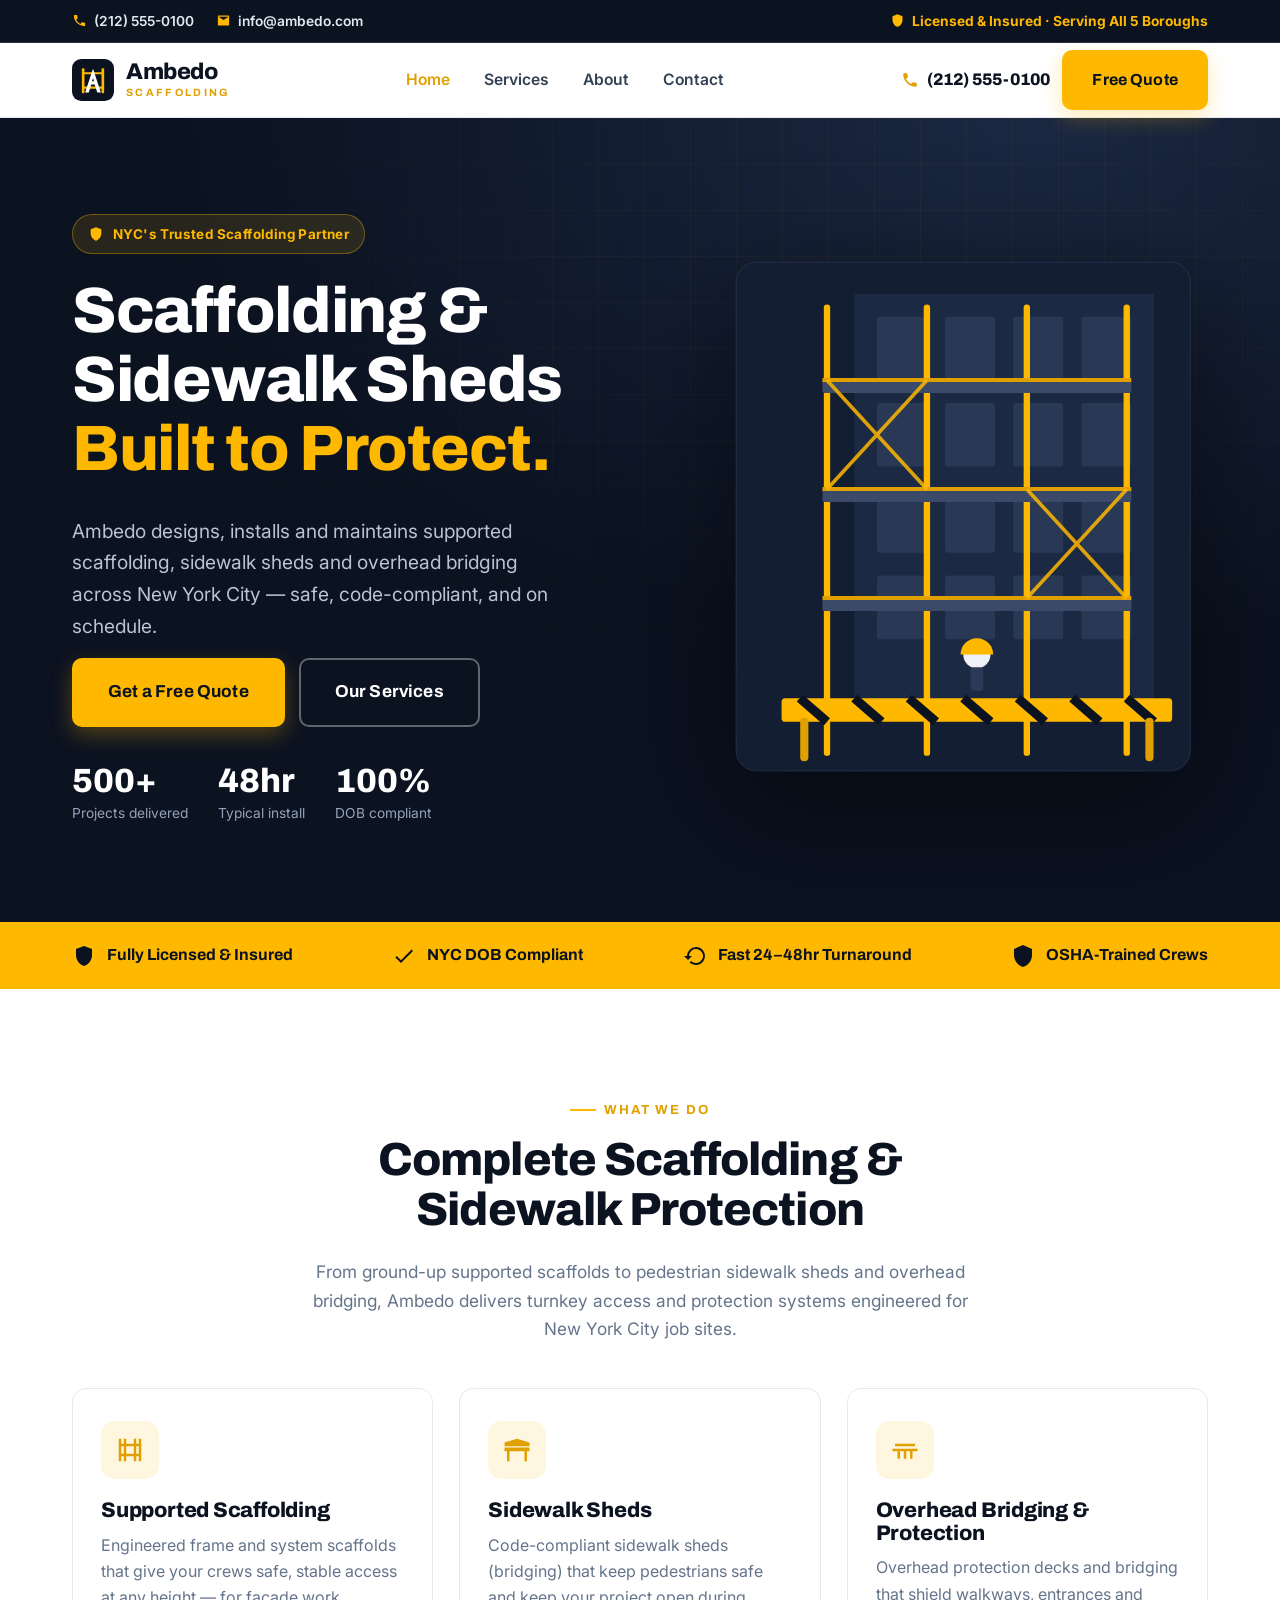
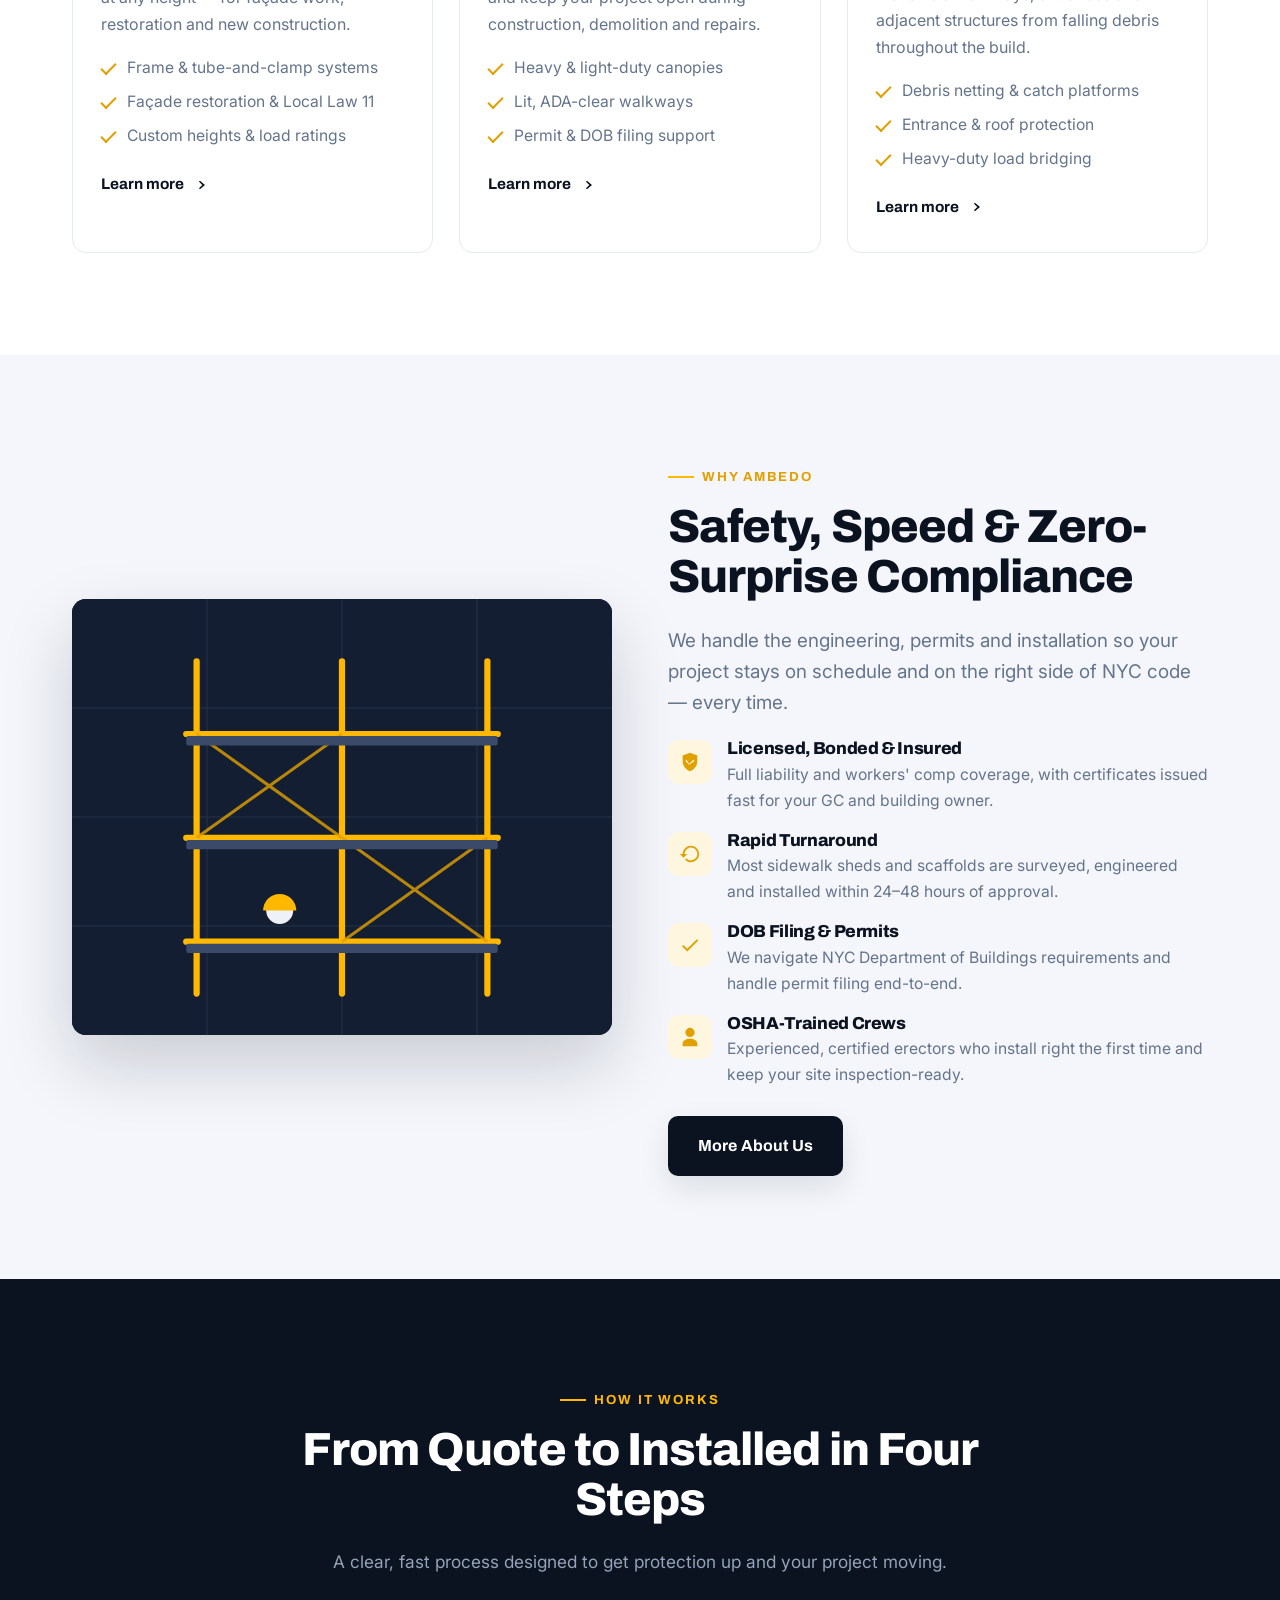
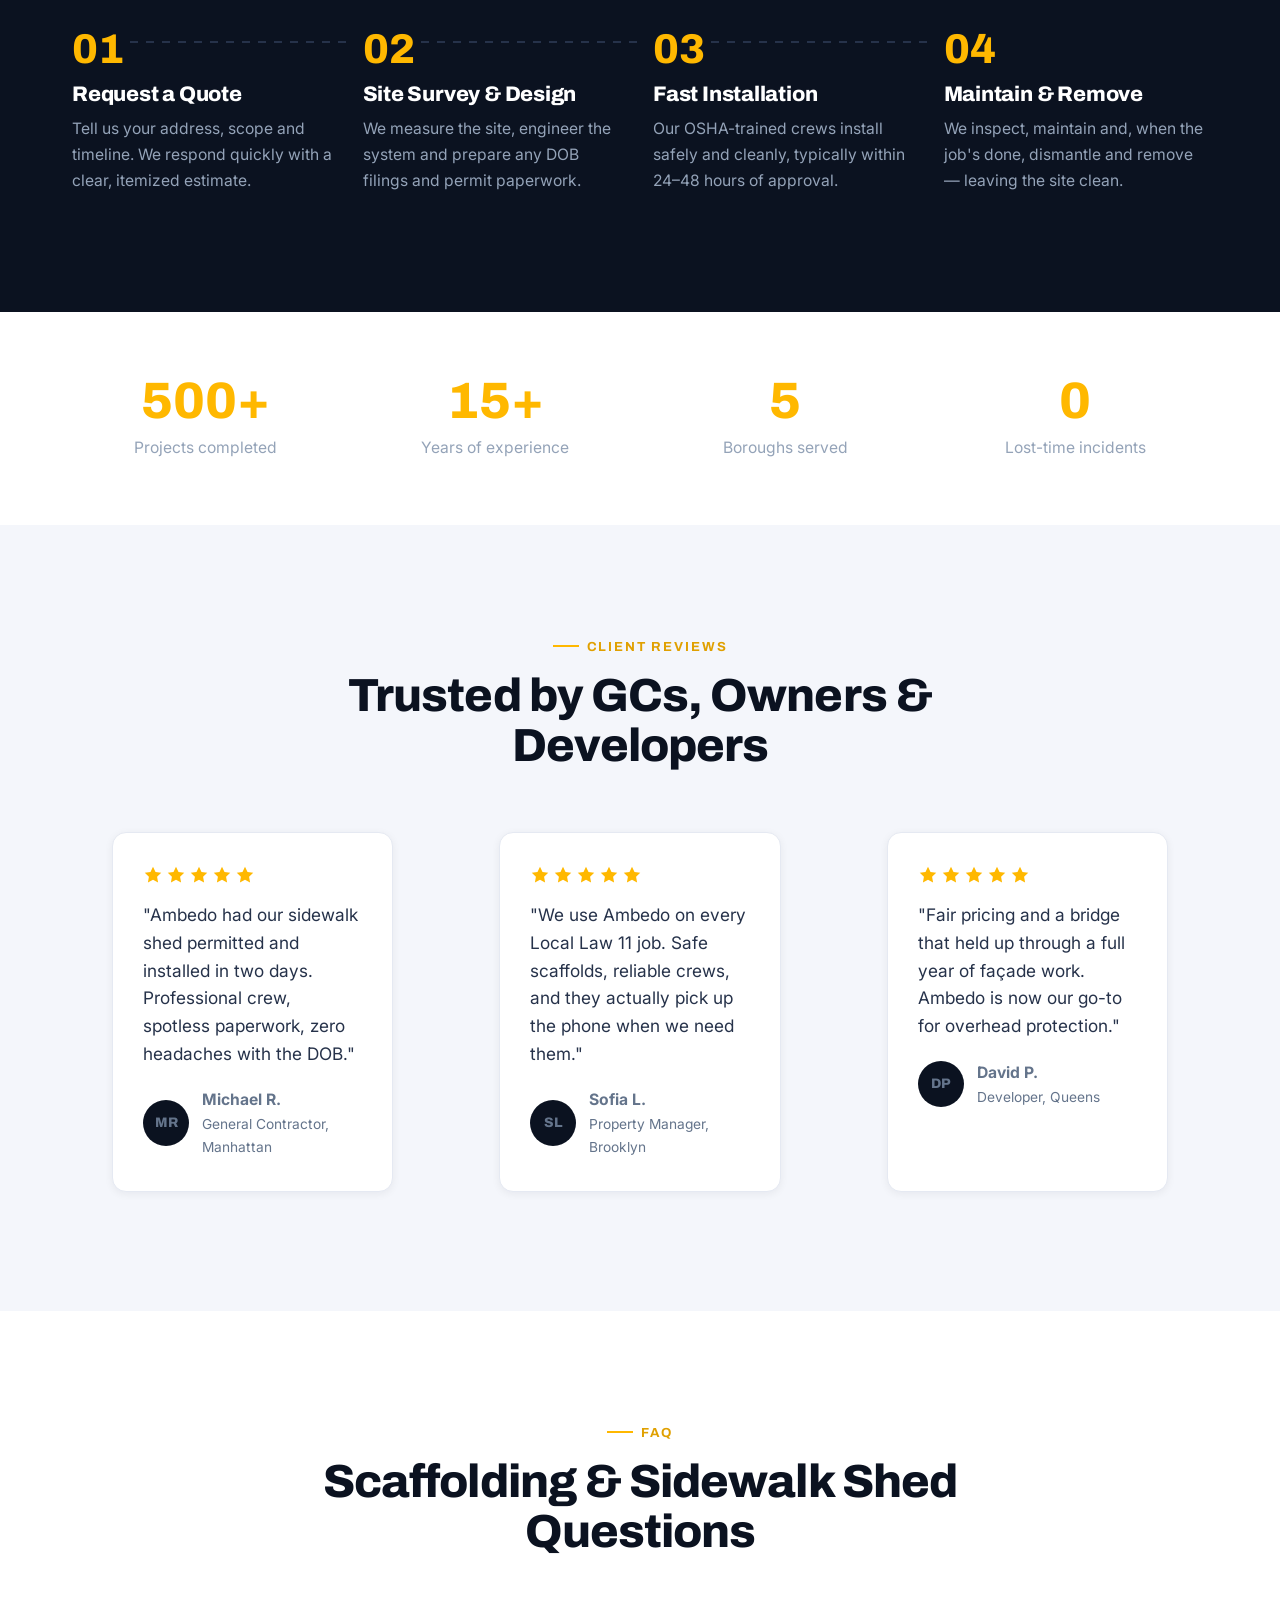
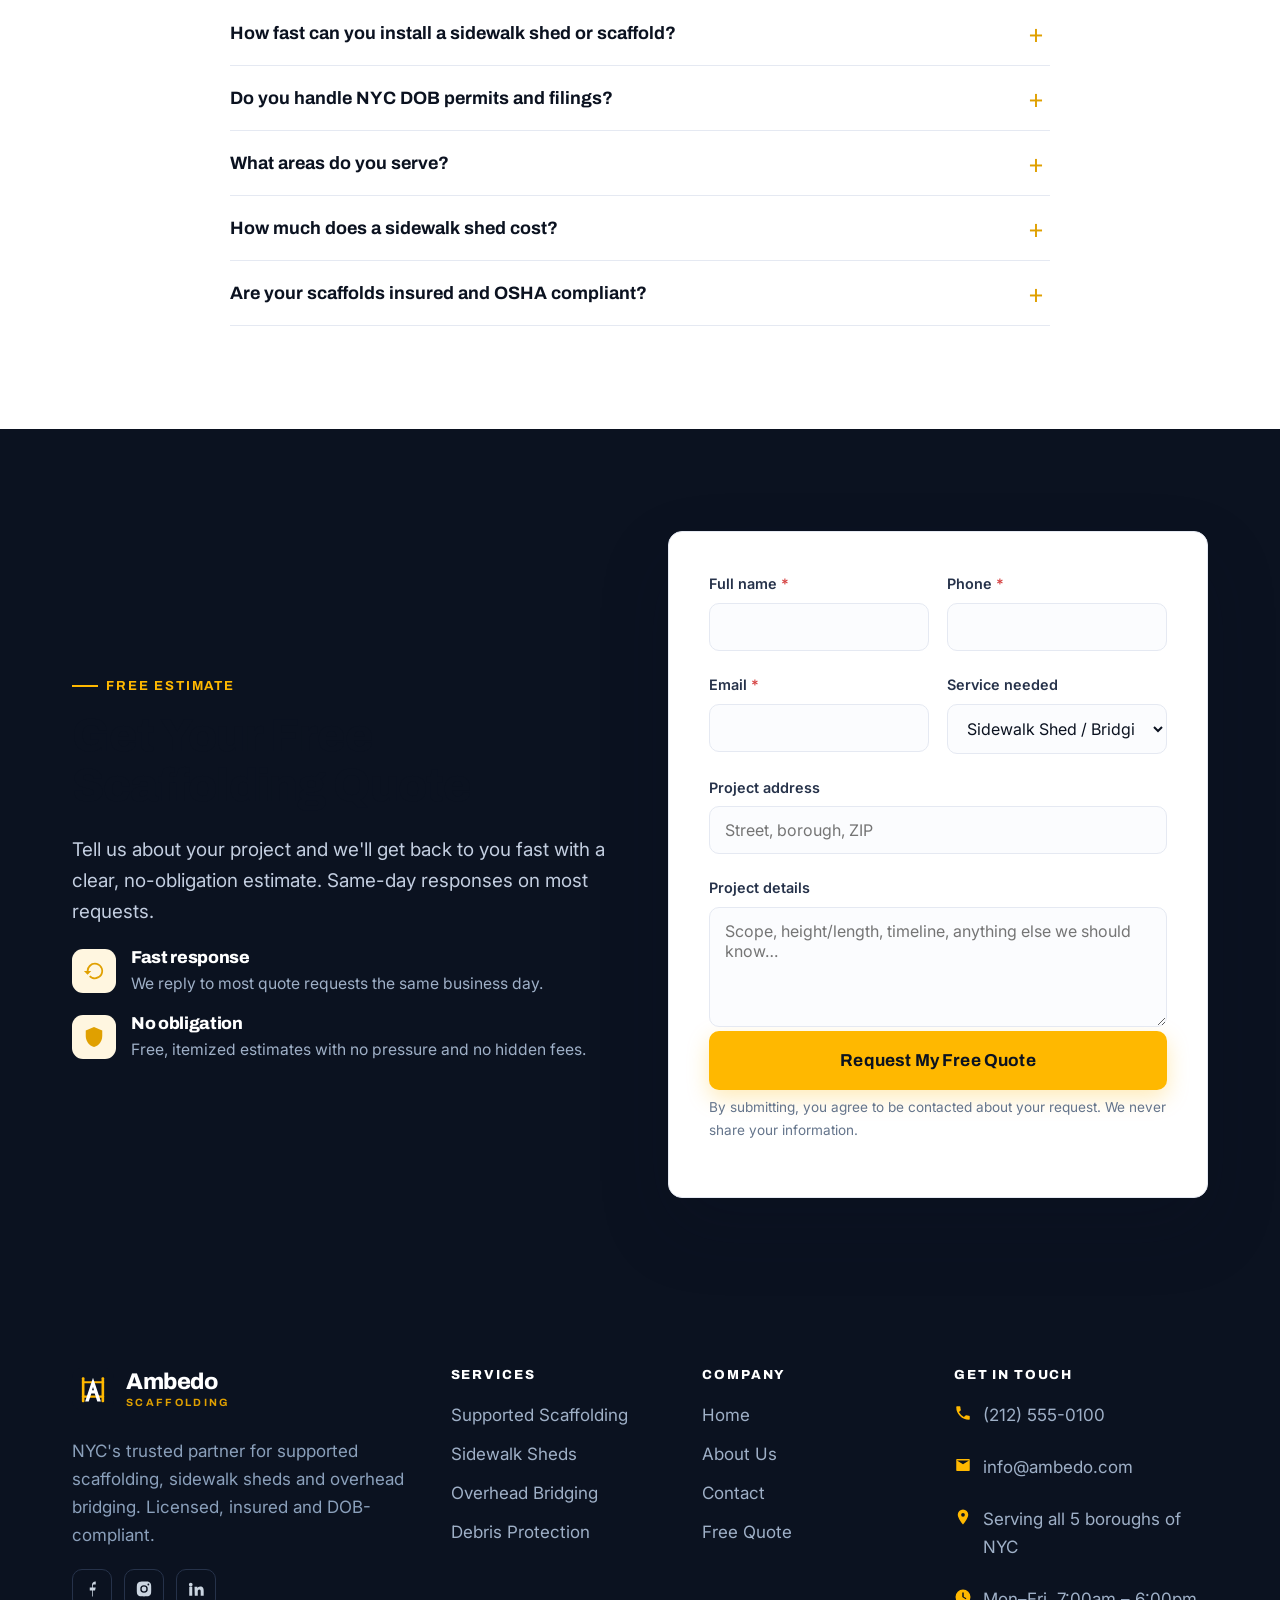
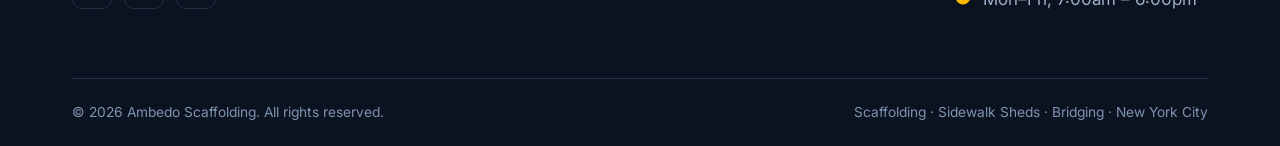
==== index.html @ cbef3834 "Build Ambedo scaffolding marketing website Fast, SEO-optimized static site for a NYC scaffolding com" ====
<!DOCTYPE html>
<html lang="en">
<head>
  <meta charset="utf-8">
  <meta name="viewport" content="width=device-width, initial-scale=1">
  <title>Ambedo Scaffolding NYC | Sidewalk Sheds, Bridging &amp; Scaffolding</title>
  <meta name="description" content="Ambedo is a licensed &amp; insured NYC scaffolding company specializing in supported scaffolding, sidewalk sheds and overhead bridging. Fast installs, DOB-compliant. Get a free quote today.">
  <meta name="keywords" content="scaffolding NYC, sidewalk shed, sidewalk bridging, overhead protection, supported scaffold, construction scaffolding, sidewalk shed rental New York, DOB scaffolding">
  <link rel="canonical" href="https://www.ambedo.com/">
  <meta name="robots" content="index, follow, max-image-preview:large">
  <meta name="theme-color" content="#0b1220">
  <meta name="geo.region" content="US-NY">
  <meta name="geo.placename" content="New York City">

  <!-- Open Graph / Twitter -->
  <meta property="og:type" content="website">
  <meta property="og:site_name" content="Ambedo Scaffolding">
  <meta property="og:title" content="Ambedo Scaffolding NYC | Sidewalk Sheds, Bridging &amp; Scaffolding">
  <meta property="og:description" content="Licensed &amp; insured NYC scaffolding, sidewalk sheds and overhead bridging. Fast, DOB-compliant installs. Get a free quote.">
  <meta property="og:url" content="https://www.ambedo.com/">
  <meta property="og:image" content="https://www.ambedo.com/images/og-image.svg">
  <meta name="twitter:card" content="summary_large_image">
  <meta name="twitter:title" content="Ambedo Scaffolding NYC | Sidewalk Sheds &amp; Bridging">
  <meta name="twitter:description" content="Licensed &amp; insured NYC scaffolding, sidewalk sheds and overhead bridging. Fast, DOB-compliant installs.">
  <meta name="twitter:image" content="https://www.ambedo.com/images/og-image.svg">

  <link rel="icon" href="/favicon.svg" type="image/svg+xml">
  <link rel="apple-touch-icon" href="/favicon.svg">
  <link rel="manifest" href="/site.webmanifest">

  <!-- Fonts -->
  <link rel="preconnect" href="https://fonts.googleapis.com">
  <link rel="preconnect" href="https://fonts.gstatic.com" crossorigin>
  <link href="https://fonts.googleapis.com/css2?family=Archivo:wght@600;700;800;900&family=Inter:wght@400;500;600;700&display=swap" rel="stylesheet">
  <link rel="stylesheet" href="/css/styles.css">

  <!-- Structured data: LocalBusiness -->
  <script type="application/ld+json">
  {
    "@context": "https://schema.org",
    "@type": "GeneralContractor",
    "@id": "https://www.ambedo.com/#business",
    "name": "Ambedo Scaffolding",
    "image": "https://www.ambedo.com/images/og-image.svg",
    "url": "https://www.ambedo.com/",
    "telephone": "+1-212-555-0100",
    "email": "info@ambedo.com",
    "priceRange": "$$",
    "description": "Licensed and insured NYC scaffolding contractor specializing in supported scaffolding, sidewalk sheds and overhead bridging.",
    "address": {
      "@type": "PostalAddress",
      "streetAddress": "123 Example Ave",
      "addressLocality": "New York",
      "addressRegion": "NY",
      "postalCode": "10001",
      "addressCountry": "US"
    },
    "areaServed": [
      { "@type": "City", "name": "Manhattan" },
      { "@type": "City", "name": "Brooklyn" },
      { "@type": "City", "name": "Queens" },
      { "@type": "City", "name": "The Bronx" },
      { "@type": "City", "name": "Staten Island" }
    ],
    "openingHoursSpecification": [{
      "@type": "OpeningHoursSpecification",
      "dayOfWeek": ["Monday","Tuesday","Wednesday","Thursday","Friday"],
      "opens": "07:00", "closes": "18:00"
    }],
    "hasOfferCatalog": {
      "@type": "OfferCatalog",
      "name": "Scaffolding Services",
      "itemListElement": [
        { "@type": "Offer", "itemOffered": { "@type": "Service", "name": "Supported Scaffolding" } },
        { "@type": "Offer", "itemOffered": { "@type": "Service", "name": "Sidewalk Sheds" } },
        { "@type": "Offer", "itemOffered": { "@type": "Service", "name": "Overhead Bridging & Protection" } }
      ]
    },
    "sameAs": []
  }
  </script>
  <!-- Structured data: Website -->
  <script type="application/ld+json">
  {
    "@context": "https://schema.org",
    "@type": "WebSite",
    "name": "Ambedo Scaffolding",
    "url": "https://www.ambedo.com/"
  }
  </script>
</head>
<body>
  <a class="skip-link" href="#main">Skip to content</a>

  <!-- ===== Top bar ===== -->
  <div class="topbar">
    <div class="container">
      <div class="topbar-left">
        <span><svg viewBox="0 0 24 24"><path d="M6.6 10.8a15.9 15.9 0 0 0 6.6 6.6l2.2-2.2a1 1 0 0 1 1-.25 11.4 11.4 0 0 0 3.6.58 1 1 0 0 1 1 1V20a1 1 0 0 1-1 1A17 17 0 0 1 3 4a1 1 0 0 1 1-1h3.5a1 1 0 0 1 1 1 11.4 11.4 0 0 0 .58 3.6 1 1 0 0 1-.25 1z"/></svg><a href="tel:+12125550100">(212) 555-0100</a></span>
        <span><svg viewBox="0 0 24 24"><path d="M4 4h16a1 1 0 0 1 1 1v14a1 1 0 0 1-1 1H4a1 1 0 0 1-1-1V5a1 1 0 0 1 1-1zm8 7 8-5H4z"/></svg><a href="mailto:info@ambedo.com">info@ambedo.com</a></span>
      </div>
      <span class="topbar-badge"><svg viewBox="0 0 24 24"><path d="M12 2 4 5v6c0 5 3.4 9.7 8 11 4.6-1.3 8-6 8-11V5z"/></svg>Licensed &amp; Insured · Serving All 5 Boroughs</span>
    </div>
  </div>

  <!-- ===== Header ===== -->
  <header class="site-header">
    <div class="container nav">
      <a class="brand" href="/" aria-label="Ambedo Scaffolding home">
        <img class="brand-mark" src="/favicon.svg" alt="" width="42" height="42">
        <span class="brand-text">
          <span class="brand-name">Ambedo</span>
          <span class="brand-sub">Scaffolding</span>
        </span>
      </a>
      <nav aria-label="Primary">
        <ul class="nav-links">
          <li><a href="/" class="active">Home</a></li>
          <li><a href="/services.html">Services</a></li>
          <li><a href="/about.html">About</a></li>
          <li><a href="/contact.html">Contact</a></li>
        </ul>
      </nav>
      <div class="nav-cta">
        <a class="nav-phone" href="tel:+12125550100"><svg viewBox="0 0 24 24"><path d="M6.6 10.8a15.9 15.9 0 0 0 6.6 6.6l2.2-2.2a1 1 0 0 1 1-.25 11.4 11.4 0 0 0 3.6.58 1 1 0 0 1 1 1V20a1 1 0 0 1-1 1A17 17 0 0 1 3 4a1 1 0 0 1 1-1h3.5a1 1 0 0 1 1 1 11.4 11.4 0 0 0 .58 3.6 1 1 0 0 1-.25 1z"/></svg>(212) 555-0100</a>
        <a class="btn" href="/contact.html">Free Quote</a>
      </div>
      <button class="nav-toggle" aria-label="Toggle menu" aria-expanded="false" aria-controls="primary-nav"><span></span></button>
    </div>
  </header>

  <main id="main">
    <!-- ===== Hero ===== -->
    <section class="hero">
      <div class="container">
        <div class="hero-copy">
          <span class="hero-badge"><svg viewBox="0 0 24 24"><path d="M12 2 4 5v6c0 5 3.4 9.7 8 11 4.6-1.3 8-6 8-11V5z"/></svg>NYC's Trusted Scaffolding Partner</span>
          <h1>Scaffolding &amp; Sidewalk Sheds <span class="hl">Built to Protect.</span></h1>
          <p>Ambedo designs, installs and maintains supported scaffolding, sidewalk sheds and overhead bridging across New York City — safe, code-compliant, and on schedule.</p>
          <div class="btn-row">
            <a class="btn btn--lg" href="/contact.html">Get a Free Quote</a>
            <a class="btn btn--ghost btn--lg" href="/services.html">Our Services</a>
          </div>
          <div class="hero-stats">
            <div class="hero-stat"><strong>500+</strong><span>Projects delivered</span></div>
            <div class="hero-stat"><strong>48hr</strong><span>Typical install</span></div>
            <div class="hero-stat"><strong>100%</strong><span>DOB compliant</span></div>
          </div>
        </div>
        <div class="hero-visual" aria-hidden="true">
          <svg viewBox="0 0 540 600" xmlns="http://www.w3.org/2000/svg">
            <rect x="20" y="20" width="500" height="560" rx="22" fill="#131e33" stroke="#26324a"/>
            <!-- building facade -->
            <rect x="150" y="55" width="330" height="470" fill="#1c2942"/>
            <g opacity="0.9">
              <g fill="#2b3a58">
                <rect x="175" y="80" width="55" height="70" rx="3"/>
                <rect x="250" y="80" width="55" height="70" rx="3"/>
                <rect x="325" y="80" width="55" height="70" rx="3"/>
                <rect x="400" y="80" width="55" height="70" rx="3"/>
                <rect x="175" y="175" width="55" height="70" rx="3"/>
                <rect x="250" y="175" width="55" height="70" rx="3"/>
                <rect x="325" y="175" width="55" height="70" rx="3"/>
                <rect x="400" y="175" width="55" height="70" rx="3"/>
                <rect x="175" y="270" width="55" height="70" rx="3"/>
                <rect x="250" y="270" width="55" height="70" rx="3"/>
                <rect x="325" y="270" width="55" height="70" rx="3"/>
                <rect x="400" y="270" width="55" height="70" rx="3"/>
                <rect x="175" y="365" width="55" height="70" rx="3"/>
                <rect x="250" y="365" width="55" height="70" rx="3"/>
                <rect x="325" y="365" width="55" height="70" rx="3"/>
                <rect x="400" y="365" width="55" height="70" rx="3"/>
              </g>
            </g>
            <!-- scaffold structure -->
            <g stroke="#ffb800" stroke-width="7" stroke-linecap="round">
              <!-- uprights -->
              <line x1="120" y1="70" x2="120" y2="560"/>
              <line x1="230" y1="70" x2="230" y2="560"/>
              <line x1="340" y1="70" x2="340" y2="560"/>
              <line x1="450" y1="70" x2="450" y2="560"/>
            </g>
            <g stroke="#e0a000" stroke-width="5">
              <!-- ledgers / platforms -->
              <line x1="115" y1="150" x2="455" y2="150"/>
              <line x1="115" y1="270" x2="455" y2="270"/>
              <line x1="115" y1="390" x2="455" y2="390"/>
            </g>
            <!-- planks -->
            <g fill="#3a4a68">
              <rect x="115" y="152" width="340" height="12" rx="2"/>
              <rect x="115" y="272" width="340" height="12" rx="2"/>
              <rect x="115" y="392" width="340" height="12" rx="2"/>
            </g>
            <!-- diagonal braces -->
            <g stroke="#ffb800" stroke-width="4" opacity="0.85">
              <line x1="120" y1="150" x2="230" y2="270"/>
              <line x1="230" y1="150" x2="120" y2="270"/>
              <line x1="340" y1="270" x2="450" y2="390"/>
              <line x1="450" y1="270" x2="340" y2="390"/>
            </g>
            <!-- sidewalk shed deck -->
            <rect x="70" y="500" width="430" height="26" rx="4" fill="#ffb800"/>
            <g stroke="#0b1220" stroke-width="10">
              <line x1="90" y1="500" x2="120" y2="526"/>
              <line x1="150" y1="500" x2="180" y2="526"/>
              <line x1="210" y1="500" x2="240" y2="526"/>
              <line x1="270" y1="500" x2="300" y2="526"/>
              <line x1="330" y1="500" x2="360" y2="526"/>
              <line x1="390" y1="500" x2="420" y2="526"/>
              <line x1="450" y1="500" x2="480" y2="526"/>
            </g>
            <!-- shed posts -->
            <g stroke="#e0a000" stroke-width="9" stroke-linecap="round">
              <line x1="95" y1="526" x2="95" y2="565"/>
              <line x1="475" y1="526" x2="475" y2="565"/>
            </g>
            <!-- hard hat worker -->
            <circle cx="285" cy="452" r="15" fill="#eef2f8"/>
            <path d="M267 452a18 18 0 0 1 36 0z" fill="#ffb800"/>
            <rect x="278" y="466" width="14" height="26" rx="4" fill="#2b3a58"/>
          </svg>
        </div>
      </div>
    </section>

    <!-- ===== Trust bar ===== -->
    <div class="trustbar">
      <div class="container">
        <span class="trust-item"><svg viewBox="0 0 24 24"><path d="M12 2 4 5v6c0 5 3.4 9.7 8 11 4.6-1.3 8-6 8-11V5z"/></svg>Fully Licensed &amp; Insured</span>
        <span class="trust-item"><svg viewBox="0 0 24 24"><path d="M9 16.2 4.8 12l-1.4 1.4L9 19 21 7l-1.4-1.4z"/></svg>NYC DOB Compliant</span>
        <span class="trust-item"><svg viewBox="0 0 24 24"><path d="M13 3a9 9 0 0 0-9 9H1l4 4 4-4H6a7 7 0 1 1 2 4.9l-1.4 1.5A9 9 0 1 0 13 3z"/></svg>Fast 24–48hr Turnaround</span>
        <span class="trust-item"><svg viewBox="0 0 24 24"><path d="M12 1 3 5v6c0 5.6 3.8 10.7 9 12 5.2-1.3 9-6.4 9-12V5z"/></svg>OSHA-Trained Crews</span>
      </div>
    </div>

    <!-- ===== Services ===== -->
    <section class="section" id="services">
      <div class="container">
        <div class="section-head center reveal">
          <span class="eyebrow">What We Do</span>
          <h2>Complete Scaffolding &amp; Sidewalk Protection</h2>
          <p>From ground-up supported scaffolds to pedestrian sidewalk sheds and overhead bridging, Ambedo delivers turnkey access and protection systems engineered for New York City job sites.</p>
        </div>
        <div class="grid grid-3">
          <article class="card reveal">
            <div class="card-icon"><svg viewBox="0 0 24 24"><path d="M3 3h2v18H3zM19 3h2v18h-2zM7 3h2v18H7zM15 3h2v18h-2zM3 7h18v2H3zM3 15h18v2H3z"/></svg></div>
            <h3>Supported Scaffolding</h3>
            <p>Engineered frame and system scaffolds that give your crews safe, stable access at any height — for façade work, restoration and new construction.</p>
            <ul class="card-list">
              <li>Frame &amp; tube-and-clamp systems</li>
              <li>Façade restoration &amp; Local Law 11</li>
              <li>Custom heights &amp; load ratings</li>
            </ul>
            <a class="card-link" href="/services.html#supported-scaffolding">Learn more <svg viewBox="0 0 24 24"><path d="M5 12h12l-5-5 1.4-1.4L21 12l-7.6 6.4L12 17l5-5H5z"/></svg></a>
          </article>
          <article class="card reveal">
            <div class="card-icon"><svg viewBox="0 0 24 24"><path d="M2 10h20v3H2zM4 13h2v8H4zM18 13h2v8h-2zM2 6l10-3 10 3v3H2z"/></svg></div>
            <h3>Sidewalk Sheds</h3>
            <p>Code-compliant sidewalk sheds (bridging) that keep pedestrians safe and keep your project open during construction, demolition and repairs.</p>
            <ul class="card-list">
              <li>Heavy &amp; light-duty canopies</li>
              <li>Lit, ADA-clear walkways</li>
              <li>Permit &amp; DOB filing support</li>
            </ul>
            <a class="card-link" href="/services.html#sidewalk-sheds">Learn more <svg viewBox="0 0 24 24"><path d="M5 12h12l-5-5 1.4-1.4L21 12l-7.6 6.4L12 17l5-5H5z"/></svg></a>
          </article>
          <article class="card reveal">
            <div class="card-icon"><svg viewBox="0 0 24 24"><path d="M2 11h20v2H2zM4 7h16v2H4zM6 13h2v6H6zM16 13h2v6h-2zM11 13h2v6h-2z"/></svg></div>
            <h3>Overhead Bridging &amp; Protection</h3>
            <p>Overhead protection decks and bridging that shield walkways, entrances and adjacent structures from falling debris throughout the build.</p>
            <ul class="card-list">
              <li>Debris netting &amp; catch platforms</li>
              <li>Entrance &amp; roof protection</li>
              <li>Heavy-duty load bridging</li>
            </ul>
            <a class="card-link" href="/services.html#bridging">Learn more <svg viewBox="0 0 24 24"><path d="M5 12h12l-5-5 1.4-1.4L21 12l-7.6 6.4L12 17l5-5H5z"/></svg></a>
          </article>
        </div>
      </div>
    </section>

    <!-- ===== Why choose us (split) ===== -->
    <section class="section section--mist">
      <div class="container split">
        <div class="split-media reveal">
          <div class="media-panel">
            <svg viewBox="0 0 520 420" xmlns="http://www.w3.org/2000/svg" aria-hidden="true">
              <rect width="520" height="420" fill="#131e33"/>
              <g stroke="#26324a" stroke-width="1">
                <path d="M0 105 H520 M0 210 H520 M0 315 H520 M130 0 V420 M260 0 V420 M390 0 V420"/>
              </g>
              <g stroke="#ffb800" stroke-width="6" stroke-linecap="round">
                <line x1="120" y1="60" x2="120" y2="380"/>
                <line x1="260" y1="60" x2="260" y2="380"/>
                <line x1="400" y1="60" x2="400" y2="380"/>
                <line x1="110" y1="130" x2="410" y2="130"/>
                <line x1="110" y1="230" x2="410" y2="230"/>
                <line x1="110" y1="330" x2="410" y2="330"/>
              </g>
              <g stroke="#e0a000" stroke-width="3" opacity="0.8">
                <line x1="120" y1="130" x2="260" y2="230"/>
                <line x1="260" y1="130" x2="120" y2="230"/>
                <line x1="260" y1="230" x2="400" y2="330"/>
                <line x1="400" y1="230" x2="260" y2="330"/>
              </g>
              <g fill="#3a4a68">
                <rect x="110" y="132" width="300" height="9" rx="2"/>
                <rect x="110" y="232" width="300" height="9" rx="2"/>
                <rect x="110" y="332" width="300" height="9" rx="2"/>
              </g>
              <circle cx="200" cy="300" r="13" fill="#eef2f8"/>
              <path d="M184 300a16 16 0 0 1 32 0z" fill="#ffb800"/>
            </svg>
          </div>
        </div>
        <div class="split-copy reveal">
          <span class="eyebrow">Why Ambedo</span>
          <h2>Safety, Speed &amp; Zero-Surprise Compliance</h2>
          <p class="lead">We handle the engineering, permits and installation so your project stays on schedule and on the right side of NYC code — every time.</p>
          <ul class="feature-list">
            <li>
              <span class="feature-ic"><svg viewBox="0 0 24 24"><path d="M12 2 4 5v6c0 5 3.4 9.7 8 11 4.6-1.3 8-6 8-11V5zm-1 13-4-4 1.4-1.4L11 14.2l4.6-4.6L17 11z"/></svg></span>
              <div><h4>Licensed, Bonded &amp; Insured</h4><p>Full liability and workers' comp coverage, with certificates issued fast for your GC and building owner.</p></div>
            </li>
            <li>
              <span class="feature-ic"><svg viewBox="0 0 24 24"><path d="M13 3a9 9 0 0 0-9 9H1l4 4 4-4H6a7 7 0 1 1 2 4.9l-1.4 1.5A9 9 0 1 0 13 3z"/></svg></span>
              <div><h4>Rapid Turnaround</h4><p>Most sidewalk sheds and scaffolds are surveyed, engineered and installed within 24–48 hours of approval.</p></div>
            </li>
            <li>
              <span class="feature-ic"><svg viewBox="0 0 24 24"><path d="M9 16.2 4.8 12l-1.4 1.4L9 19 21 7l-1.4-1.4z"/></svg></span>
              <div><h4>DOB Filing &amp; Permits</h4><p>We navigate NYC Department of Buildings requirements and handle permit filing end-to-end.</p></div>
            </li>
            <li>
              <span class="feature-ic"><svg viewBox="0 0 24 24"><path d="M12 12a5 5 0 1 0-5-5 5 5 0 0 0 5 5zm0 2c-4 0-8 2-8 5v3h16v-3c0-3-4-5-8-5z"/></svg></span>
              <div><h4>OSHA-Trained Crews</h4><p>Experienced, certified erectors who install right the first time and keep your site inspection-ready.</p></div>
            </li>
          </ul>
          <div class="btn-row" style="margin-top:28px">
            <a class="btn btn--dark" href="/about.html">More About Us</a>
          </div>
        </div>
      </div>
    </section>

    <!-- ===== Process ===== -->
    <section class="section section--ink">
      <div class="container">
        <div class="section-head center reveal">
          <span class="eyebrow">How It Works</span>
          <h2>From Quote to Installed in Four Steps</h2>
          <p>A clear, fast process designed to get protection up and your project moving.</p>
        </div>
        <div class="steps">
          <div class="step reveal"><div class="step-num">01</div><h3>Request a Quote</h3><p>Tell us your address, scope and timeline. We respond quickly with a clear, itemized estimate.</p></div>
          <div class="step reveal"><div class="step-num">02</div><h3>Site Survey &amp; Design</h3><p>We measure the site, engineer the system and prepare any DOB filings and permit paperwork.</p></div>
          <div class="step reveal"><div class="step-num">03</div><h3>Fast Installation</h3><p>Our OSHA-trained crews install safely and cleanly, typically within 24–48 hours of approval.</p></div>
          <div class="step reveal"><div class="step-num">04</div><h3>Maintain &amp; Remove</h3><p>We inspect, maintain and, when the job's done, dismantle and remove — leaving the site clean.</p></div>
        </div>
      </div>
    </section>

    <!-- ===== Stats ===== -->
    <section class="section section--tight">
      <div class="container">
        <div class="stats-band reveal">
          <div class="stat-big"><strong>500+</strong><span>Projects completed</span></div>
          <div class="stat-big"><strong>15+</strong><span>Years of experience</span></div>
          <div class="stat-big"><strong>5</strong><span>Boroughs served</span></div>
          <div class="stat-big"><strong>0</strong><span>Lost-time incidents</span></div>
        </div>
      </div>
    </section>

    <!-- ===== Testimonials ===== -->
    <section class="section section--mist">
      <div class="container">
        <div class="section-head center reveal">
          <span class="eyebrow">Client Reviews</span>
          <h2>Trusted by GCs, Owners &amp; Developers</h2>
        </div>
        <div class="grid grid-3">
          <figure class="quote-card reveal">
            <div class="stars" aria-label="5 out of 5 stars">
              <svg viewBox="0 0 24 24"><path d="m12 2 3 6.3 6.9 1-5 4.9 1.2 6.8L12 17.8 5.9 21l1.2-6.8-5-4.9 6.9-1z"/></svg><svg viewBox="0 0 24 24"><path d="m12 2 3 6.3 6.9 1-5 4.9 1.2 6.8L12 17.8 5.9 21l1.2-6.8-5-4.9 6.9-1z"/></svg><svg viewBox="0 0 24 24"><path d="m12 2 3 6.3 6.9 1-5 4.9 1.2 6.8L12 17.8 5.9 21l1.2-6.8-5-4.9 6.9-1z"/></svg><svg viewBox="0 0 24 24"><path d="m12 2 3 6.3 6.9 1-5 4.9 1.2 6.8L12 17.8 5.9 21l1.2-6.8-5-4.9 6.9-1z"/></svg><svg viewBox="0 0 24 24"><path d="m12 2 3 6.3 6.9 1-5 4.9 1.2 6.8L12 17.8 5.9 21l1.2-6.8-5-4.9 6.9-1z"/></svg>
            </div>
            <blockquote>"Ambedo had our sidewalk shed permitted and installed in two days. Professional crew, spotless paperwork, zero headaches with the DOB."</blockquote>
            <figcaption class="quote-meta"><span class="quote-avatar">MR</span><span><strong>Michael R.</strong><span>General Contractor, Manhattan</span></span></figcaption>
          </figure>
          <figure class="quote-card reveal">
            <div class="stars" aria-label="5 out of 5 stars">
              <svg viewBox="0 0 24 24"><path d="m12 2 3 6.3 6.9 1-5 4.9 1.2 6.8L12 17.8 5.9 21l1.2-6.8-5-4.9 6.9-1z"/></svg><svg viewBox="0 0 24 24"><path d="m12 2 3 6.3 6.9 1-5 4.9 1.2 6.8L12 17.8 5.9 21l1.2-6.8-5-4.9 6.9-1z"/></svg><svg viewBox="0 0 24 24"><path d="m12 2 3 6.3 6.9 1-5 4.9 1.2 6.8L12 17.8 5.9 21l1.2-6.8-5-4.9 6.9-1z"/></svg><svg viewBox="0 0 24 24"><path d="m12 2 3 6.3 6.9 1-5 4.9 1.2 6.8L12 17.8 5.9 21l1.2-6.8-5-4.9 6.9-1z"/></svg><svg viewBox="0 0 24 24"><path d="m12 2 3 6.3 6.9 1-5 4.9 1.2 6.8L12 17.8 5.9 21l1.2-6.8-5-4.9 6.9-1z"/></svg>
            </div>
            <blockquote>"We use Ambedo on every Local Law 11 job. Safe scaffolds, reliable crews, and they actually pick up the phone when we need them."</blockquote>
            <figcaption class="quote-meta"><span class="quote-avatar">SL</span><span><strong>Sofia L.</strong><span>Property Manager, Brooklyn</span></span></figcaption>
          </figure>
          <figure class="quote-card reveal">
            <div class="stars" aria-label="5 out of 5 stars">
              <svg viewBox="0 0 24 24"><path d="m12 2 3 6.3 6.9 1-5 4.9 1.2 6.8L12 17.8 5.9 21l1.2-6.8-5-4.9 6.9-1z"/></svg><svg viewBox="0 0 24 24"><path d="m12 2 3 6.3 6.9 1-5 4.9 1.2 6.8L12 17.8 5.9 21l1.2-6.8-5-4.9 6.9-1z"/></svg><svg viewBox="0 0 24 24"><path d="m12 2 3 6.3 6.9 1-5 4.9 1.2 6.8L12 17.8 5.9 21l1.2-6.8-5-4.9 6.9-1z"/></svg><svg viewBox="0 0 24 24"><path d="m12 2 3 6.3 6.9 1-5 4.9 1.2 6.8L12 17.8 5.9 21l1.2-6.8-5-4.9 6.9-1z"/></svg><svg viewBox="0 0 24 24"><path d="m12 2 3 6.3 6.9 1-5 4.9 1.2 6.8L12 17.8 5.9 21l1.2-6.8-5-4.9 6.9-1z"/></svg>
            </div>
            <blockquote>"Fair pricing and a bridge that held up through a full year of façade work. Ambedo is now our go-to for overhead protection."</blockquote>
            <figcaption class="quote-meta"><span class="quote-avatar">DP</span><span><strong>David P.</strong><span>Developer, Queens</span></span></figcaption>
          </figure>
        </div>
      </div>
    </section>

    <!-- ===== FAQ ===== -->
    <section class="section" id="faq">
      <div class="container">
        <div class="section-head center reveal">
          <span class="eyebrow">FAQ</span>
          <h2>Scaffolding &amp; Sidewalk Shed Questions</h2>
        </div>
        <div class="faq reveal">
          <div class="faq-item">
            <button class="faq-q" aria-expanded="false">How fast can you install a sidewalk shed or scaffold?</button>
            <div class="faq-a"><div class="faq-a-inner">Most standard sidewalk sheds and supported scaffolds are surveyed, engineered and installed within 24–48 hours of approval. Larger or specialty systems are scheduled around your project timeline.</div></div>
          </div>
          <div class="faq-item">
            <button class="faq-q" aria-expanded="false">Do you handle NYC DOB permits and filings?</button>
            <div class="faq-a"><div class="faq-a-inner">Yes. We prepare the required engineering and file with the NYC Department of Buildings on your behalf, so your sidewalk shed or scaffold is fully permitted and compliant.</div></div>
          </div>
          <div class="faq-item">
            <button class="faq-q" aria-expanded="false">What areas do you serve?</button>
            <div class="faq-a"><div class="faq-a-inner">We serve all five boroughs of New York City — Manhattan, Brooklyn, Queens, The Bronx and Staten Island — plus select surrounding areas. Contact us with your address to confirm.</div></div>
          </div>
          <div class="faq-item">
            <button class="faq-q" aria-expanded="false">How much does a sidewalk shed cost?</button>
            <div class="faq-a"><div class="faq-a-inner">Pricing depends on length, height, duration and site conditions. We provide free, itemized quotes with no hidden fees — request one and we'll respond quickly.</div></div>
          </div>
          <div class="faq-item">
            <button class="faq-q" aria-expanded="false">Are your scaffolds insured and OSHA compliant?</button>
            <div class="faq-a"><div class="faq-a-inner">Absolutely. Ambedo is fully licensed, bonded and insured, and every installation is performed by OSHA-trained crews to keep your site safe and inspection-ready.</div></div>
          </div>
        </div>
      </div>
    </section>

    <!-- ===== Quote CTA + form ===== -->
    <section class="section section--ink" id="quote">
      <div class="container split">
        <div class="split-copy reveal">
          <span class="eyebrow">Free Estimate</span>
          <h2>Get Your Free Scaffolding Quote</h2>
          <p class="lead" style="color:#c3cee0">Tell us about your project and we'll get back to you fast with a clear, no-obligation estimate. Same-day responses on most requests.</p>
          <ul class="feature-list">
            <li><span class="feature-ic"><svg viewBox="0 0 24 24"><path d="M13 3a9 9 0 0 0-9 9H1l4 4 4-4H6a7 7 0 1 1 2 4.9l-1.4 1.5A9 9 0 1 0 13 3z"/></svg></span><div><h4 style="color:#fff">Fast response</h4><p style="color:#9fb0c7">We reply to most quote requests the same business day.</p></div></li>
            <li><span class="feature-ic"><svg viewBox="0 0 24 24"><path d="M12 1 3 5v6c0 5.6 3.8 10.7 9 12 5.2-1.3 9-6.4 9-12V5z"/></svg></span><div><h4 style="color:#fff">No obligation</h4><p style="color:#9fb0c7">Free, itemized estimates with no pressure and no hidden fees.</p></div></li>
          </ul>
        </div>
        <div class="split-media reveal">
          <div class="form-wrap on-dark">
            <!-- Netlify Forms: submissions appear in your Netlify dashboard (Forms tab) -->
            <form name="quote" method="POST" data-netlify="true" netlify-honeypot="bot-field" action="/thank-you.html">
              <input type="hidden" name="form-name" value="quote">
              <p class="hp"><label>Don't fill this out if you're human: <input name="bot-field"></label></p>
              <div class="form-grid">
                <div class="field">
                  <label for="name">Full name <span class="req">*</span></label>
                  <input id="name" name="name" type="text" autocomplete="name" required>
                </div>
                <div class="field">
                  <label for="phone">Phone <span class="req">*</span></label>
                  <input id="phone" name="phone" type="tel" autocomplete="tel" required>
                </div>
                <div class="field">
                  <label for="email">Email <span class="req">*</span></label>
                  <input id="email" name="email" type="email" autocomplete="email" required>
                </div>
                <div class="field">
                  <label for="service">Service needed</label>
                  <select id="service" name="service">
                    <option value="Sidewalk Shed">Sidewalk Shed / Bridging</option>
                    <option value="Supported Scaffolding">Supported Scaffolding</option>
                    <option value="Overhead Protection">Overhead Bridging &amp; Protection</option>
                    <option value="Other">Other / Not sure</option>
                  </select>
                </div>
                <div class="field full">
                  <label for="address">Project address</label>
                  <input id="address" name="address" type="text" autocomplete="street-address" placeholder="Street, borough, ZIP">
                </div>
                <div class="field full">
                  <label for="message">Project details</label>
                  <textarea id="message" name="message" placeholder="Scope, height/length, timeline, anything else we should know…"></textarea>
                </div>
              </div>
              <button class="btn btn--lg btn--block" type="submit">Request My Free Quote</button>
              <p class="form-note">By submitting, you agree to be contacted about your request. We never share your information.</p>
            </form>
          </div>
        </div>
      </div>
    </section>
  </main>

  <!-- ===== Footer ===== -->
  <footer class="site-footer">
    <div class="container">
      <div class="footer-grid">
        <div class="footer-brand">
          <a class="brand" href="/" aria-label="Ambedo Scaffolding home">
            <img class="brand-mark" src="/favicon.svg" alt="" width="42" height="42">
            <span class="brand-text"><span class="brand-name">Ambedo</span><span class="brand-sub">Scaffolding</span></span>
          </a>
          <p>NYC's trusted partner for supported scaffolding, sidewalk sheds and overhead bridging. Licensed, insured and DOB-compliant.</p>
          <div class="social">
            <a href="#" aria-label="Facebook"><svg viewBox="0 0 24 24"><path d="M13 22v-8h3l1-4h-4V8c0-1.1.3-2 2-2h2V2.1C18.7 2 17.5 2 16.5 2 13.9 2 12 3.6 12 6.7V10H9v4h3v8z"/></svg></a>
            <a href="#" aria-label="Instagram"><svg viewBox="0 0 24 24"><path d="M12 2c2.7 0 3 0 4.1.1 1 0 1.7.2 2.3.4.6.3 1.1.6 1.6 1.1s.8 1 1.1 1.6c.2.6.4 1.3.4 2.3C21.6 8.7 21.6 9 21.6 12s0 3.3-.1 4.4c0 1-.2 1.7-.4 2.3a4.6 4.6 0 0 1-2.7 2.7c-.6.2-1.3.4-2.3.4-1.1.1-1.4.1-4.1.1s-3-.1-4.1-.1c-1 0-1.7-.2-2.3-.4a4.6 4.6 0 0 1-2.7-2.7c-.2-.6-.4-1.3-.4-2.3C2.4 15.3 2.4 15 2.4 12s0-3.3.1-4.4c0-1 .2-1.7.4-2.3A4.6 4.6 0 0 1 5.6 2.6c.6-.2 1.3-.4 2.3-.4C9 2 9.3 2 12 2zm0 5a5 5 0 1 0 0 10 5 5 0 0 0 0-10zm0 8.2A3.2 3.2 0 1 1 12 8.8a3.2 3.2 0 0 1 0 6.4zM17.8 7.2a1.2 1.2 0 1 0 0-2.4 1.2 1.2 0 0 0 0 2.4z"/></svg></a>
            <a href="#" aria-label="LinkedIn"><svg viewBox="0 0 24 24"><path d="M4.98 3.5a2.5 2.5 0 1 1 0 5 2.5 2.5 0 0 1 0-5zM3 9h4v12H3zM10 9h3.8v1.7h.05c.53-1 1.8-2 3.7-2 4 0 4.7 2.6 4.7 6V21h-4v-5.3c0-1.3 0-3-1.8-3s-2.1 1.4-2.1 2.9V21h-4z"/></svg></a>
          </div>
        </div>
        <div class="footer-col">
          <h4>Services</h4>
          <ul>
            <li><a href="/services.html#supported-scaffolding">Supported Scaffolding</a></li>
            <li><a href="/services.html#sidewalk-sheds">Sidewalk Sheds</a></li>
            <li><a href="/services.html#bridging">Overhead Bridging</a></li>
            <li><a href="/services.html#debris">Debris Protection</a></li>
          </ul>
        </div>
        <div class="footer-col">
          <h4>Company</h4>
          <ul>
            <li><a href="/">Home</a></li>
            <li><a href="/about.html">About Us</a></li>
            <li><a href="/contact.html">Contact</a></li>
            <li><a href="/contact.html">Free Quote</a></li>
          </ul>
        </div>
        <div class="footer-col">
          <h4>Get in Touch</h4>
          <ul class="footer-contact">
            <li><svg viewBox="0 0 24 24"><path d="M6.6 10.8a15.9 15.9 0 0 0 6.6 6.6l2.2-2.2a1 1 0 0 1 1-.25 11.4 11.4 0 0 0 3.6.58 1 1 0 0 1 1 1V20a1 1 0 0 1-1 1A17 17 0 0 1 3 4a1 1 0 0 1 1-1h3.5a1 1 0 0 1 1 1 11.4 11.4 0 0 0 .58 3.6 1 1 0 0 1-.25 1z"/></svg><a href="tel:+12125550100">(212) 555-0100</a></li>
            <li><svg viewBox="0 0 24 24"><path d="M4 4h16a1 1 0 0 1 1 1v14a1 1 0 0 1-1 1H4a1 1 0 0 1-1-1V5a1 1 0 0 1 1-1zm8 7 8-5H4z"/></svg><a href="mailto:info@ambedo.com">info@ambedo.com</a></li>
            <li><svg viewBox="0 0 24 24"><path d="M12 2a7 7 0 0 0-7 7c0 5 7 13 7 13s7-8 7-13a7 7 0 0 0-7-7zm0 9.5A2.5 2.5 0 1 1 12 6.5a2.5 2.5 0 0 1 0 5z"/></svg><span>Serving all 5 boroughs of NYC</span></li>
            <li><svg viewBox="0 0 24 24"><path d="M11.99 2a10 10 0 1 0 0 20 10 10 0 0 0 0-20zM13 11.6l3.5 2-.8 1.3L11 12V6h2z"/></svg><span>Mon–Fri, 7:00am – 6:00pm</span></li>
          </ul>
        </div>
      </div>
      <div class="footer-bottom">
        <span>© <span id="year">2026</span> Ambedo Scaffolding. All rights reserved.</span>
        <span>Scaffolding · Sidewalk Sheds · Bridging · New York City</span>
      </div>
    </div>
  </footer>

  <script src="/js/main.js" defer></script>
</body>
</html>
---- css/styles.css ----
/* ==========================================================================
   Ambedo Scaffolding — Design System & Styles
   Palette: industrial navy + safety amber. Fast, accessible, responsive.
   ========================================================================== */

:root {
  /* Brand colors */
  --ink: #0b1220;          /* near-black navy */
  --steel: #141d2e;        /* dark panel */
  --steel-2: #1e2a41;      /* raised panel */
  --amber: #ffb800;        /* safety amber */
  --amber-600: #e0a000;    /* amber hover */
  --amber-050: #fff6e0;    /* amber tint */
  --slate: #64748b;        /* muted text */
  --slate-2: #94a3b8;      /* lighter muted */
  --mist: #f4f6fb;         /* light section bg */
  --line: #e5e9f2;         /* borders on light */
  --line-dark: #26324a;    /* borders on dark */
  --white: #ffffff;
  --ink-70: rgba(11, 18, 32, 0.7);

  /* Typography */
  --font-body: "Inter", system-ui, -apple-system, "Segoe UI", Roboto, Helvetica, Arial, sans-serif;
  --font-display: "Archivo", var(--font-body);

  /* Spacing / radius / shadow */
  --container: 1180px;
  --radius: 14px;
  --radius-sm: 10px;
  --shadow-sm: 0 2px 8px rgba(11, 18, 32, 0.06);
  --shadow-md: 0 12px 30px rgba(11, 18, 32, 0.10);
  --shadow-lg: 0 30px 70px rgba(11, 18, 32, 0.18);
  --ease: cubic-bezier(0.22, 1, 0.36, 1);
}

/* ---------- Reset / base ---------- */
*,
*::before,
*::after { box-sizing: border-box; }

html { scroll-behavior: smooth; -webkit-text-size-adjust: 100%; }

body {
  margin: 0;
  font-family: var(--font-body);
  color: var(--ink);
  background: var(--white);
  line-height: 1.65;
  font-size: 17px;
  -webkit-font-smoothing: antialiased;
  text-rendering: optimizeLegibility;
}

img { max-width: 100%; display: block; height: auto; }

a { color: inherit; text-decoration: none; }

h1, h2, h3, h4 {
  font-family: var(--font-display);
  font-weight: 800;
  line-height: 1.08;
  letter-spacing: -0.02em;
  margin: 0 0 0.5em;
  color: var(--ink);
}

h1 { font-size: clamp(2.3rem, 5.2vw, 4rem); }
h2 { font-size: clamp(1.9rem, 3.8vw, 2.9rem); }
h3 { font-size: 1.32rem; letter-spacing: -0.01em; }

p { margin: 0 0 1rem; }

:focus-visible {
  outline: 3px solid var(--amber);
  outline-offset: 2px;
  border-radius: 4px;
}

/* ---------- Layout helpers ---------- */
.container {
  width: 100%;
  max-width: var(--container);
  margin-inline: auto;
  padding-inline: 22px;
}

.section { padding: clamp(56px, 8vw, 108px) 0; }
.section--mist { background: var(--mist); }
.section--ink { background: var(--ink); color: #dbe3f0; }
.section--tight { padding-block: clamp(40px, 5vw, 64px); }

.eyebrow {
  display: inline-flex;
  align-items: center;
  gap: 8px;
  font-family: var(--font-display);
  font-weight: 700;
  font-size: 0.82rem;
  letter-spacing: 0.14em;
  text-transform: uppercase;
  color: var(--amber-600);
  margin-bottom: 14px;
}
.section--ink .eyebrow { color: var(--amber); }
.eyebrow::before {
  content: "";
  width: 26px;
  height: 2px;
  background: var(--amber);
  display: inline-block;
}

.section-head { max-width: 680px; margin-bottom: 44px; }
.section-head.center { margin-inline: auto; text-align: center; }
.section-head p { color: var(--slate); font-size: 1.08rem; }
.section--ink .section-head h2 { color: #fff; }
.section--ink .section-head p { color: var(--slate-2); }

.lead { font-size: 1.18rem; color: var(--slate); }

/* ---------- Buttons ---------- */
.btn {
  --bg: var(--amber);
  --fg: var(--ink);
  display: inline-flex;
  align-items: center;
  justify-content: center;
  gap: 10px;
  padding: 15px 28px;
  font-family: var(--font-display);
  font-weight: 700;
  font-size: 1rem;
  letter-spacing: 0.01em;
  border-radius: 10px;
  border: 2px solid transparent;
  background: var(--bg);
  color: var(--fg);
  cursor: pointer;
  transition: transform 0.2s var(--ease), box-shadow 0.2s var(--ease), background 0.2s;
  box-shadow: 0 8px 22px rgba(255, 184, 0, 0.28);
  white-space: nowrap;
}
.btn:hover { background: var(--amber-600); transform: translateY(-2px); box-shadow: 0 12px 26px rgba(255, 184, 0, 0.36); }
.btn:active { transform: translateY(0); }

.btn--ghost {
  --bg: transparent;
  --fg: #fff;
  border-color: rgba(255, 255, 255, 0.35);
  box-shadow: none;
}
.btn--ghost:hover { background: rgba(255, 255, 255, 0.08); border-color: #fff; }

.btn--dark {
  --bg: var(--ink);
  --fg: #fff;
  box-shadow: var(--shadow-md);
}
.btn--dark:hover { background: var(--steel-2); }

.btn--lg { padding: 18px 34px; font-size: 1.08rem; }
.btn--block { display: flex; width: 100%; }

.btn-row { display: flex; flex-wrap: wrap; gap: 14px; }

/* ---------- Top bar ---------- */
.topbar {
  background: var(--ink);
  color: #cbd5e1;
  font-size: 0.86rem;
  border-bottom: 1px solid var(--line-dark);
}
.topbar .container {
  display: flex;
  justify-content: space-between;
  align-items: center;
  gap: 16px;
  min-height: 42px;
  flex-wrap: wrap;
}
.topbar a { color: #e2e8f0; font-weight: 600; }
.topbar a:hover { color: var(--amber); }
.topbar .topbar-left { display: flex; gap: 22px; flex-wrap: wrap; }
.topbar .topbar-left span { display: inline-flex; align-items: center; gap: 7px; }
.topbar svg { width: 15px; height: 15px; fill: var(--amber); flex: none; }
.topbar-badge {
  display: inline-flex; align-items: center; gap: 7px;
  color: var(--amber); font-weight: 700;
}

/* ---------- Header / nav ---------- */
.site-header {
  position: sticky;
  top: 0;
  z-index: 60;
  background: rgba(255, 255, 255, 0.92);
  backdrop-filter: saturate(140%) blur(10px);
  border-bottom: 1px solid var(--line);
}
.nav {
  display: flex;
  align-items: center;
  justify-content: space-between;
  min-height: 74px;
  gap: 18px;
}
.brand { display: inline-flex; align-items: center; gap: 12px; font-family: var(--font-display); }
.brand-mark { width: 42px; height: 42px; flex: none; }
.brand-text { display: flex; flex-direction: column; line-height: 1; }
.brand-name { font-size: 1.42rem; font-weight: 800; letter-spacing: -0.02em; color: var(--ink); }
.brand-sub { font-size: 0.66rem; font-weight: 700; letter-spacing: 0.22em; text-transform: uppercase; color: var(--amber-600); margin-top: 4px; }

.nav-links { display: flex; align-items: center; gap: 4px; list-style: none; margin: 0; padding: 0; }
.nav-links a {
  display: inline-block;
  padding: 10px 15px;
  font-weight: 600;
  font-size: 0.98rem;
  color: #334155;
  border-radius: 8px;
  transition: color 0.15s, background 0.15s;
}
.nav-links a:hover { color: var(--ink); background: var(--mist); }
.nav-links a.active { color: var(--amber-600); }

.nav-cta { display: flex; align-items: center; gap: 12px; }
.nav-phone { font-family: var(--font-display); font-weight: 800; font-size: 1.05rem; color: var(--ink); display: inline-flex; align-items: center; gap: 8px; }
.nav-phone svg { width: 18px; height: 18px; fill: var(--amber-600); }

.nav-toggle {
  display: none;
  width: 46px; height: 46px;
  border: 1px solid var(--line);
  background: #fff;
  border-radius: 10px;
  cursor: pointer;
  align-items: center;
  justify-content: center;
}
.nav-toggle span, .nav-toggle span::before, .nav-toggle span::after {
  content: "";
  display: block;
  width: 22px; height: 2px;
  background: var(--ink);
  position: relative;
  transition: transform 0.25s var(--ease), opacity 0.2s;
}
.nav-toggle span::before { position: absolute; top: -7px; }
.nav-toggle span::after { position: absolute; top: 7px; }
.nav-toggle[aria-expanded="true"] span { background: transparent; }
.nav-toggle[aria-expanded="true"] span::before { transform: translateY(7px) rotate(45deg); }
.nav-toggle[aria-expanded="true"] span::after { transform: translateY(-7px) rotate(-45deg); }

/* ---------- Hero ---------- */
.hero {
  position: relative;
  background: radial-gradient(120% 120% at 80% 0%, #1b2842 0%, var(--ink) 55%);
  color: #e8edf6;
  overflow: hidden;
}
.hero::before {
  content: "";
  position: absolute; inset: 0;
  background-image:
    linear-gradient(90deg, rgba(255,184,0,0.05) 1px, transparent 1px),
    linear-gradient(rgba(255,184,0,0.05) 1px, transparent 1px);
  background-size: 46px 46px;
  mask-image: radial-gradient(90% 80% at 70% 20%, #000 0%, transparent 75%);
  pointer-events: none;
}
.hero .container {
  position: relative;
  display: grid;
  grid-template-columns: 1.1fr 0.9fr;
  gap: 46px;
  align-items: center;
  padding-block: clamp(56px, 8vw, 96px);
}
.hero h1 { color: #fff; }
.hero h1 .hl { color: var(--amber); }
.hero p { color: #b9c4d6; font-size: 1.2rem; max-width: 40ch; }
.hero-badge {
  display: inline-flex; align-items: center; gap: 9px;
  padding: 8px 15px;
  background: rgba(255, 184, 0, 0.12);
  border: 1px solid rgba(255, 184, 0, 0.35);
  color: var(--amber);
  border-radius: 999px;
  font-size: 0.84rem;
  font-weight: 700;
  letter-spacing: 0.03em;
  margin-bottom: 22px;
}
.hero-badge svg { width: 16px; height: 16px; fill: var(--amber); }
.hero-stats {
  display: flex;
  gap: 30px;
  margin-top: 38px;
  flex-wrap: wrap;
}
.hero-stat strong {
  display: block;
  font-family: var(--font-display);
  font-size: 2.1rem;
  font-weight: 800;
  color: #fff;
  line-height: 1;
}
.hero-stat span { font-size: 0.86rem; color: var(--slate-2); }
.hero-visual { position: relative; }
.hero-visual svg { width: 100%; height: auto; filter: drop-shadow(0 30px 60px rgba(0,0,0,0.5)); }

/* ---------- Trust bar ---------- */
.trustbar {
  background: var(--amber);
  color: var(--ink);
}
.trustbar .container {
  display: flex;
  flex-wrap: wrap;
  justify-content: space-between;
  gap: 18px 30px;
  padding-block: 20px;
}
.trustbar .trust-item {
  display: inline-flex;
  align-items: center;
  gap: 11px;
  font-family: var(--font-display);
  font-weight: 700;
  font-size: 1rem;
}
.trustbar svg { width: 24px; height: 24px; fill: var(--ink); flex: none; }

/* ---------- Service cards ---------- */
.grid { display: grid; gap: 26px; }
.grid-3 { grid-template-columns: repeat(3, 1fr); }
.grid-2 { grid-template-columns: repeat(2, 1fr); }
.grid-4 { grid-template-columns: repeat(4, 1fr); }

.card {
  background: #fff;
  border: 1px solid var(--line);
  border-radius: var(--radius);
  padding: 32px 28px;
  transition: transform 0.25s var(--ease), box-shadow 0.25s var(--ease), border-color 0.25s;
  position: relative;
  overflow: hidden;
}
.card::after {
  content: "";
  position: absolute; left: 0; top: 0; bottom: 0;
  width: 4px; background: var(--amber);
  transform: scaleY(0); transform-origin: top;
  transition: transform 0.3s var(--ease);
}
.card:hover { transform: translateY(-6px); box-shadow: var(--shadow-md); border-color: transparent; }
.card:hover::after { transform: scaleY(1); }
.card-icon {
  width: 58px; height: 58px;
  border-radius: 14px;
  background: var(--amber-050);
  display: grid; place-items: center;
  margin-bottom: 20px;
}
.card-icon svg { width: 30px; height: 30px; fill: var(--amber-600); }
.card h3 { margin-bottom: 10px; }
.card p { color: var(--slate); margin-bottom: 18px; font-size: 1rem; }
.card-link {
  font-family: var(--font-display);
  font-weight: 700;
  color: var(--ink);
  display: inline-flex; align-items: center; gap: 7px;
  font-size: 0.96rem;
}
.card-link svg { width: 16px; height: 16px; fill: currentColor; transition: transform 0.2s; }
.card-link:hover { color: var(--amber-600); }
.card-link:hover svg { transform: translateX(4px); }

.card-list { list-style: none; margin: 0 0 20px; padding: 0; }
.card-list li { position: relative; padding-left: 26px; margin-bottom: 8px; color: var(--slate); font-size: 0.98rem; }
.card-list li::before {
  content: ""; position: absolute; left: 0; top: 8px;
  width: 15px; height: 8px; border-left: 2.5px solid var(--amber-600);
  border-bottom: 2.5px solid var(--amber-600); transform: rotate(-45deg);
}

/* ---------- Feature / split ---------- */
.split { display: grid; grid-template-columns: 1fr 1fr; gap: 56px; align-items: center; }
.split--reverse .split-media { order: 2; }
.feature-list { list-style: none; margin: 22px 0 0; padding: 0; display: grid; gap: 18px; }
.feature-list li { display: flex; gap: 15px; }
.feature-ic {
  flex: none; width: 44px; height: 44px; border-radius: 11px;
  background: var(--amber-050); display: grid; place-items: center;
}
.feature-ic svg { width: 22px; height: 22px; fill: var(--amber-600); }
.feature-list h4 { margin: 0 0 3px; font-family: var(--font-display); font-size: 1.08rem; }
.feature-list p { margin: 0; color: var(--slate); font-size: 0.98rem; }

.media-panel {
  border-radius: var(--radius);
  overflow: hidden;
  background: var(--ink);
  box-shadow: var(--shadow-lg);
}
.media-panel svg { width: 100%; height: auto; display: block; }

/* ---------- Process steps ---------- */
.steps { display: grid; grid-template-columns: repeat(4, 1fr); gap: 26px; counter-reset: step; }
.step { position: relative; padding-top: 8px; }
.step-num {
  font-family: var(--font-display);
  font-weight: 800; font-size: 2.6rem;
  color: var(--amber);
  line-height: 1; margin-bottom: 12px;
  -webkit-text-stroke: 0;
}
.section--ink .step h3 { color: #fff; }
.step p { color: var(--slate); font-size: 0.98rem; }
.section--ink .step p { color: var(--slate-2); }
.step::before {
  content: ""; position: absolute; top: 20px; left: 58px; right: -13px;
  height: 2px; background: repeating-linear-gradient(90deg, var(--line-dark) 0 8px, transparent 8px 16px);
}
.step:last-child::before { display: none; }

/* ---------- Stats band ---------- */
.stats-band { display: grid; grid-template-columns: repeat(4, 1fr); gap: 24px; text-align: center; }
.stat-big strong {
  font-family: var(--font-display); font-weight: 800;
  font-size: clamp(2.4rem, 4vw, 3.4rem); color: var(--amber); display: block; line-height: 1;
}
.stat-big span { color: var(--slate-2); font-size: 0.98rem; margin-top: 8px; display: block; }

/* ---------- Testimonials ---------- */
.quote-card {
  background: #fff; border: 1px solid var(--line); border-radius: var(--radius);
  padding: 32px 30px; box-shadow: var(--shadow-sm);
}
.quote-card .stars { display: flex; gap: 3px; margin-bottom: 16px; }
.quote-card .stars svg { width: 20px; height: 20px; fill: var(--amber); }
.quote-card blockquote { margin: 0 0 20px; font-size: 1.08rem; color: #26324a; line-height: 1.6; }
.quote-meta { display: flex; align-items: center; gap: 13px; }
.quote-avatar {
  width: 46px; height: 46px; border-radius: 50%;
  background: var(--ink); color: var(--amber);
  display: grid; place-items: center; font-family: var(--font-display); font-weight: 800;
  flex: none;
}
.quote-meta strong { display: block; font-size: 0.98rem; }
.quote-meta span { color: var(--slate); font-size: 0.86rem; }

/* ---------- FAQ ---------- */
.faq { max-width: 820px; margin-inline: auto; }
.faq-item { border-bottom: 1px solid var(--line); }
.faq-q {
  width: 100%; text-align: left; background: none; border: none; cursor: pointer;
  padding: 22px 44px 22px 0; position: relative;
  font-family: var(--font-display); font-weight: 700; font-size: 1.12rem; color: var(--ink);
}
.faq-q::after {
  content: "+"; position: absolute; right: 6px; top: 50%; transform: translateY(-50%);
  font-size: 1.6rem; color: var(--amber-600); font-weight: 400; transition: transform 0.25s;
}
.faq-q[aria-expanded="true"]::after { content: "−"; }
.faq-a { max-height: 0; overflow: hidden; transition: max-height 0.3s var(--ease); }
.faq-a-inner { padding: 0 44px 24px 0; color: var(--slate); }

/* ---------- CTA band ---------- */
.cta-band {
  background: linear-gradient(120deg, var(--ink) 0%, #1c2a45 100%);
  color: #fff; border-radius: 20px; padding: clamp(38px, 5vw, 60px);
  display: grid; grid-template-columns: 1.4fr 1fr; gap: 32px; align-items: center;
  position: relative; overflow: hidden;
}
.cta-band::before {
  content: ""; position: absolute; right: -60px; top: -60px; width: 320px; height: 320px;
  background: radial-gradient(circle, rgba(255,184,0,0.22), transparent 70%);
}
.cta-band h2 { color: #fff; position: relative; }
.cta-band p { color: #c3cee0; position: relative; margin: 0; }
.cta-band .btn-row { position: relative; justify-content: flex-end; }

/* ---------- Forms ---------- */
.form-wrap {
  background: #fff; border: 1px solid var(--line); border-radius: var(--radius);
  padding: clamp(26px, 4vw, 40px); box-shadow: var(--shadow-md);
}
.form-wrap.on-dark { box-shadow: var(--shadow-lg); }
.form-grid { display: grid; grid-template-columns: 1fr 1fr; gap: 18px; }
.field { display: flex; flex-direction: column; gap: 7px; margin-bottom: 4px; }
.field.full { grid-column: 1 / -1; }
.field label { font-weight: 600; font-size: 0.9rem; color: #26324a; }
.field label .req { color: #d64545; }
.field input, .field select, .field textarea {
  font-family: var(--font-body); font-size: 1rem;
  padding: 13px 15px; border: 1.5px solid var(--line); border-radius: 10px;
  background: #fbfcfe; color: var(--ink); transition: border-color 0.15s, box-shadow 0.15s;
  width: 100%;
}
.field textarea { resize: vertical; min-height: 120px; }
.field input:focus, .field select:focus, .field textarea:focus {
  outline: none; border-color: var(--amber); box-shadow: 0 0 0 4px rgba(255,184,0,0.16); background: #fff;
}
.form-note { font-size: 0.85rem; color: var(--slate); margin-top: 6px; }
.hp { position: absolute; left: -5000px; opacity: 0; height: 0; overflow: hidden; }

/* ---------- Contact info blocks ---------- */
.info-list { list-style: none; margin: 0; padding: 0; display: grid; gap: 22px; }
.info-list li { display: flex; gap: 16px; }
.info-ic {
  flex: none; width: 50px; height: 50px; border-radius: 12px; background: var(--amber-050);
  display: grid; place-items: center;
}
.info-ic svg { width: 24px; height: 24px; fill: var(--amber-600); }
.info-list h4 { margin: 0 0 3px; font-size: 1.05rem; font-family: var(--font-display); }
.info-list a, .info-list p { color: var(--slate); margin: 0; }
.info-list a:hover { color: var(--amber-600); }

/* ---------- Page hero (inner pages) ---------- */
.page-hero {
  background: radial-gradient(120% 140% at 85% 0%, #1b2842 0%, var(--ink) 60%);
  color: #fff; position: relative; overflow: hidden;
}
.page-hero::before {
  content: ""; position: absolute; inset: 0;
  background-image: linear-gradient(90deg, rgba(255,184,0,0.04) 1px, transparent 1px), linear-gradient(rgba(255,184,0,0.04) 1px, transparent 1px);
  background-size: 46px 46px;
  mask-image: radial-gradient(80% 80% at 80% 10%, #000, transparent 70%);
}
.page-hero .container { position: relative; padding-block: clamp(52px, 7vw, 84px); }
.page-hero h1 { color: #fff; max-width: 18ch; }
.page-hero p { color: #b9c4d6; font-size: 1.16rem; max-width: 60ch; }
.crumbs { display: flex; gap: 8px; font-size: 0.88rem; color: var(--slate-2); margin-bottom: 18px; }
.crumbs a { color: var(--amber); font-weight: 600; }
.crumbs span { color: var(--slate); }

/* ---------- Detailed service block ---------- */
.svc-block { display: grid; grid-template-columns: 1fr 1fr; gap: 50px; align-items: center; padding-block: clamp(40px, 6vw, 72px); }
.svc-block:not(:last-child) { border-bottom: 1px solid var(--line); }
.svc-block.flip .svc-media { order: 2; }
.svc-block h2 { font-size: clamp(1.7rem, 3vw, 2.3rem); }
.svc-tag {
  display: inline-block; font-family: var(--font-display); font-weight: 700; font-size: 0.78rem;
  letter-spacing: 0.14em; text-transform: uppercase; color: var(--amber-600);
  background: var(--amber-050); padding: 6px 13px; border-radius: 999px; margin-bottom: 16px;
}

/* ---------- Footer ---------- */
.site-footer { background: var(--ink); color: #9fb0c7; padding-top: 68px; }
.footer-grid { display: grid; grid-template-columns: 1.6fr 1fr 1fr 1.2fr; gap: 40px; padding-bottom: 52px; }
.footer-brand .brand-name { color: #fff; }
.footer-brand p { margin: 18px 0; max-width: 32ch; color: #8ba0bb; }
.footer-col h4 {
  color: #fff; font-family: var(--font-display); font-size: 0.82rem; letter-spacing: 0.14em;
  text-transform: uppercase; margin-bottom: 18px;
}
.footer-col ul { list-style: none; margin: 0; padding: 0; display: grid; gap: 11px; }
.footer-col a:hover { color: var(--amber); }
.footer-contact li { display: flex; gap: 11px; margin-bottom: 13px; }
.footer-contact svg { width: 18px; height: 18px; fill: var(--amber); flex: none; margin-top: 3px; }
.social { display: flex; gap: 12px; margin-top: 20px; }
.social a {
  width: 40px; height: 40px; border-radius: 10px; border: 1px solid var(--line-dark);
  display: grid; place-items: center; transition: background 0.2s, border-color 0.2s;
}
.social a:hover { background: var(--amber); border-color: var(--amber); }
.social svg { width: 18px; height: 18px; fill: #cbd5e1; }
.social a:hover svg { fill: var(--ink); }
.footer-bottom {
  border-top: 1px solid var(--line-dark); padding: 22px 0;
  display: flex; justify-content: space-between; gap: 14px; flex-wrap: wrap;
  font-size: 0.86rem; color: #7f93af;
}
.footer-bottom a:hover { color: var(--amber); }

/* ---------- Utility ---------- */
.text-center { text-align: center; }
.mt-0 { margin-top: 0; }
.mb-0 { margin-bottom: 0; }
.reveal { opacity: 0; transform: translateY(24px); transition: opacity 0.6s var(--ease), transform 0.6s var(--ease); }
.reveal.in { opacity: 1; transform: none; }

/* Skip link */
.skip-link {
  position: absolute; left: 12px; top: -60px; z-index: 200;
  background: var(--amber); color: var(--ink); padding: 10px 18px; border-radius: 8px;
  font-weight: 700; transition: top 0.2s;
}
.skip-link:focus { top: 12px; }

/* ---------- Responsive ---------- */
@media (max-width: 1024px) {
  .footer-grid { grid-template-columns: 1fr 1fr; gap: 36px; }
  .hero .container { gap: 34px; }
}

@media (max-width: 900px) {
  .grid-3, .grid-4 { grid-template-columns: repeat(2, 1fr); }
  .steps { grid-template-columns: repeat(2, 1fr); }
  .step::before { display: none; }
  .stats-band { grid-template-columns: repeat(2, 1fr); gap: 32px 20px; }
  .hero .container { grid-template-columns: 1fr; }
  .hero-visual { max-width: 480px; }
  .split, .svc-block, .cta-band { grid-template-columns: 1fr; gap: 34px; }
  .split--reverse .split-media, .svc-block.flip .svc-media { order: 0; }
  .cta-band .btn-row { justify-content: flex-start; }
}

@media (max-width: 760px) {
  body { font-size: 16px; }
  .nav-links, .nav-phone { display: none; }
  .nav-toggle { display: inline-flex; }
  .site-header.open .nav-links {
    display: flex; position: absolute; top: 100%; left: 0; right: 0;
    flex-direction: column; align-items: stretch; gap: 2px;
    background: #fff; padding: 14px; border-bottom: 1px solid var(--line);
    box-shadow: var(--shadow-md);
  }
  .site-header.open .nav-links a { padding: 13px 16px; }
  .topbar .topbar-left { gap: 16px; font-size: 0.8rem; }
  .form-grid { grid-template-columns: 1fr; }
  .footer-grid { grid-template-columns: 1fr; }
  .trustbar .container { justify-content: flex-start; }
}

@media (max-width: 480px) {
  .grid-3, .grid-4, .grid-2 { grid-template-columns: 1fr; }
  .stats-band { grid-template-columns: 1fr 1fr; }
  .hero-stats { gap: 22px; }
  .btn { width: 100%; }
  .btn-row .btn { flex: 1 1 auto; }
}

@media (prefers-reduced-motion: reduce) {
  * { scroll-behavior: auto !important; }
  .reveal { opacity: 1 !important; transform: none !important; transition: none !important; }
}
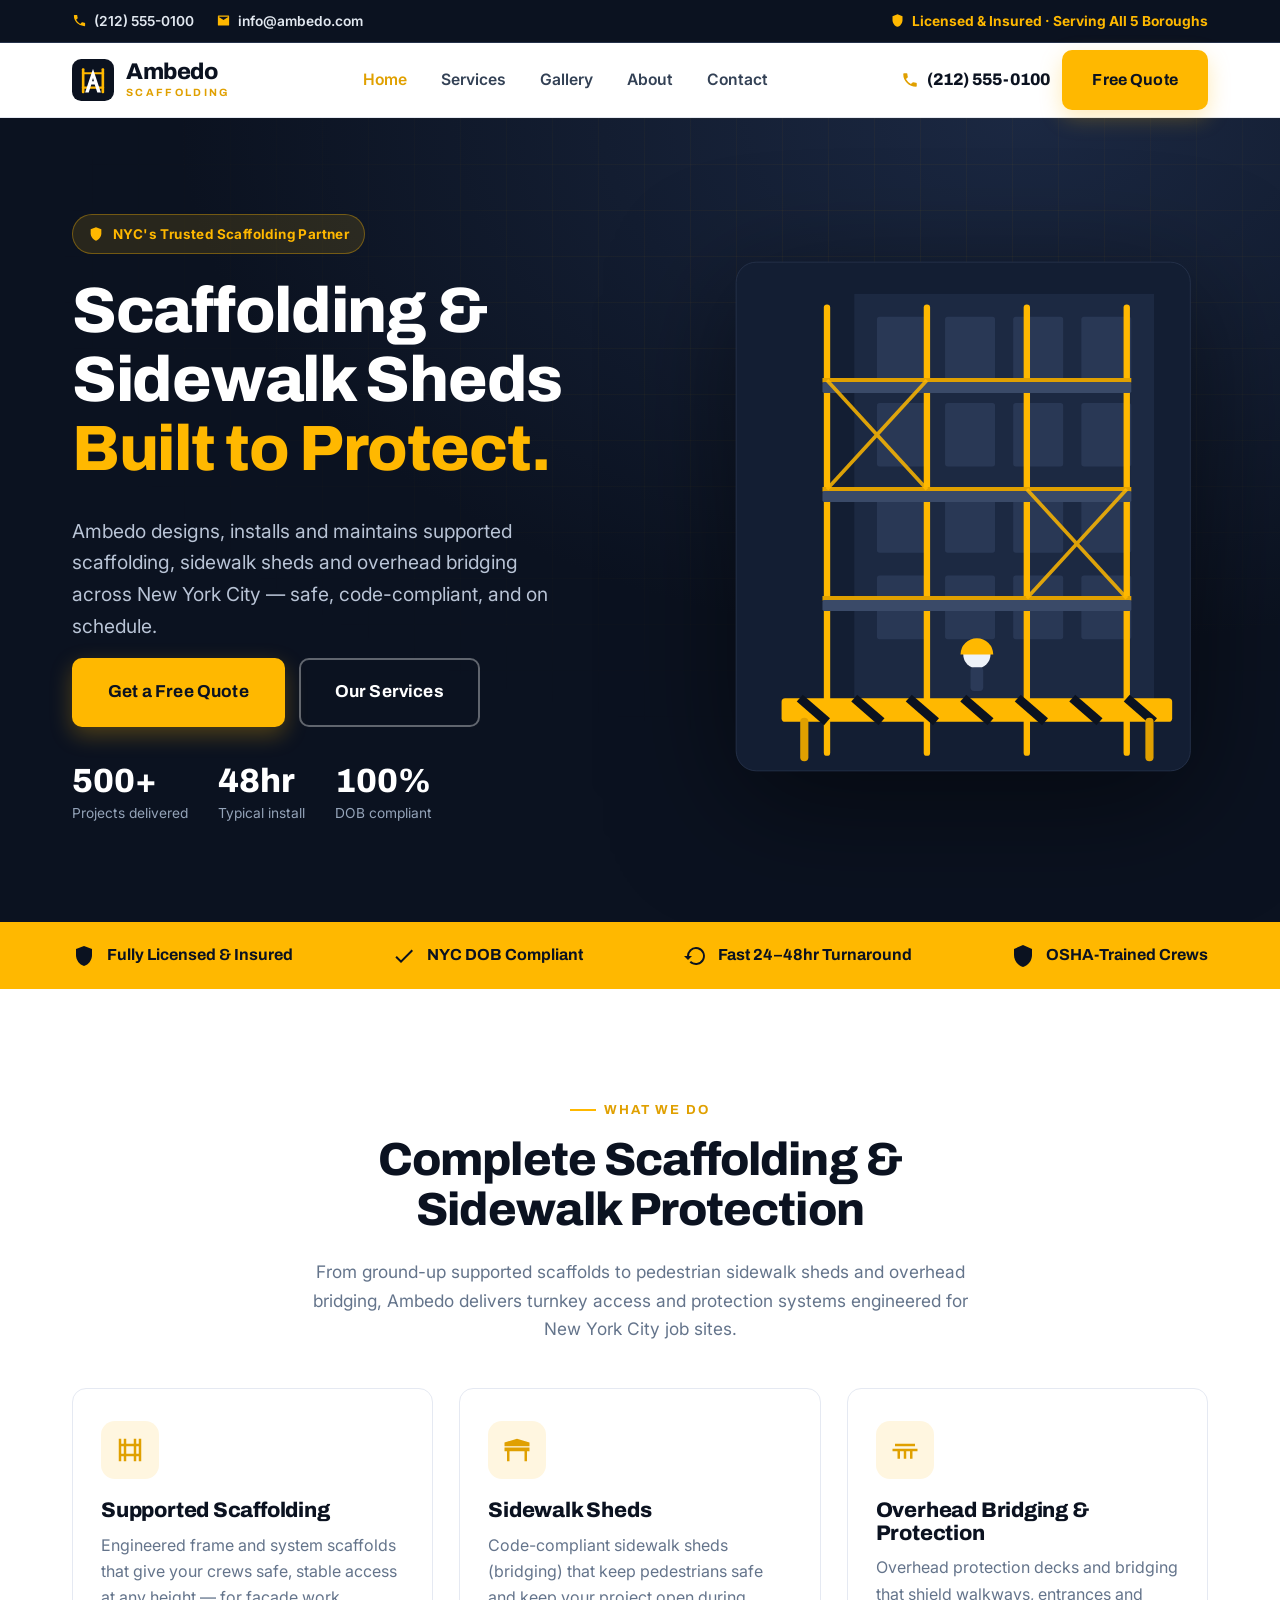
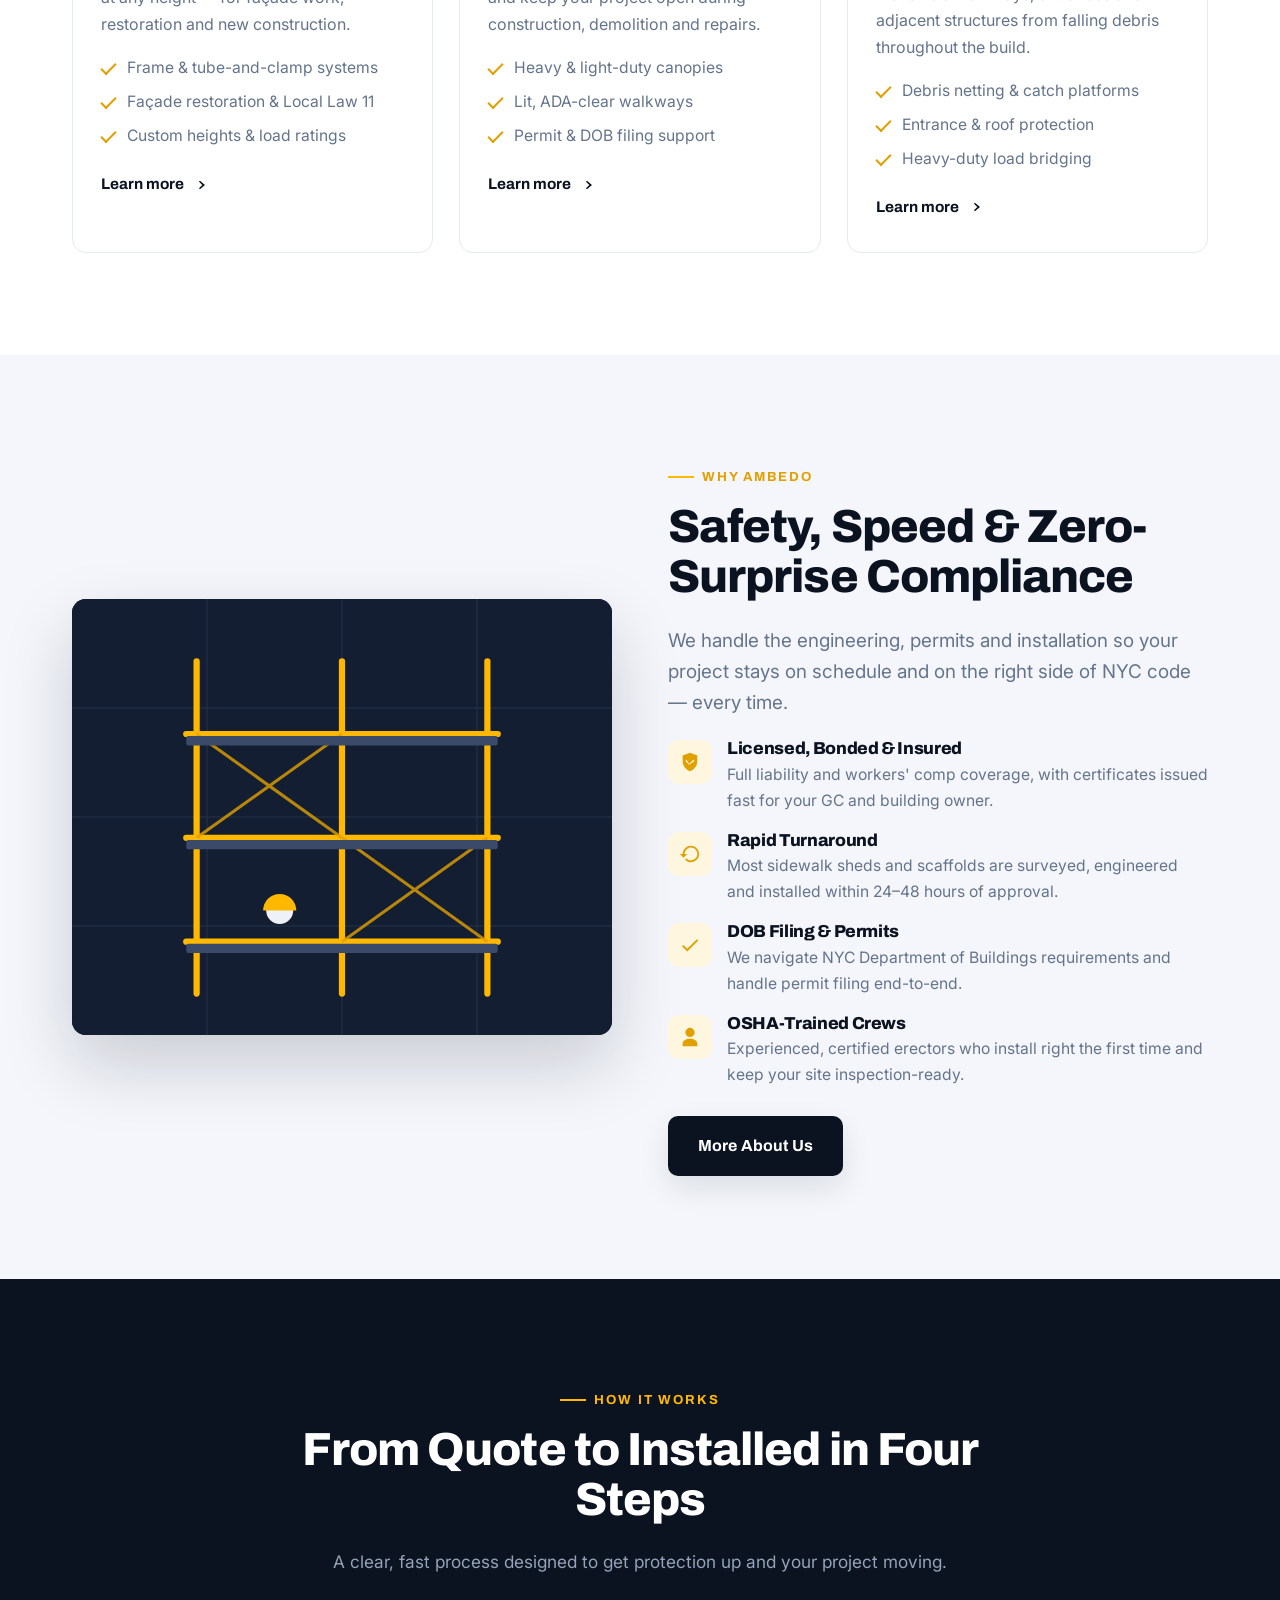
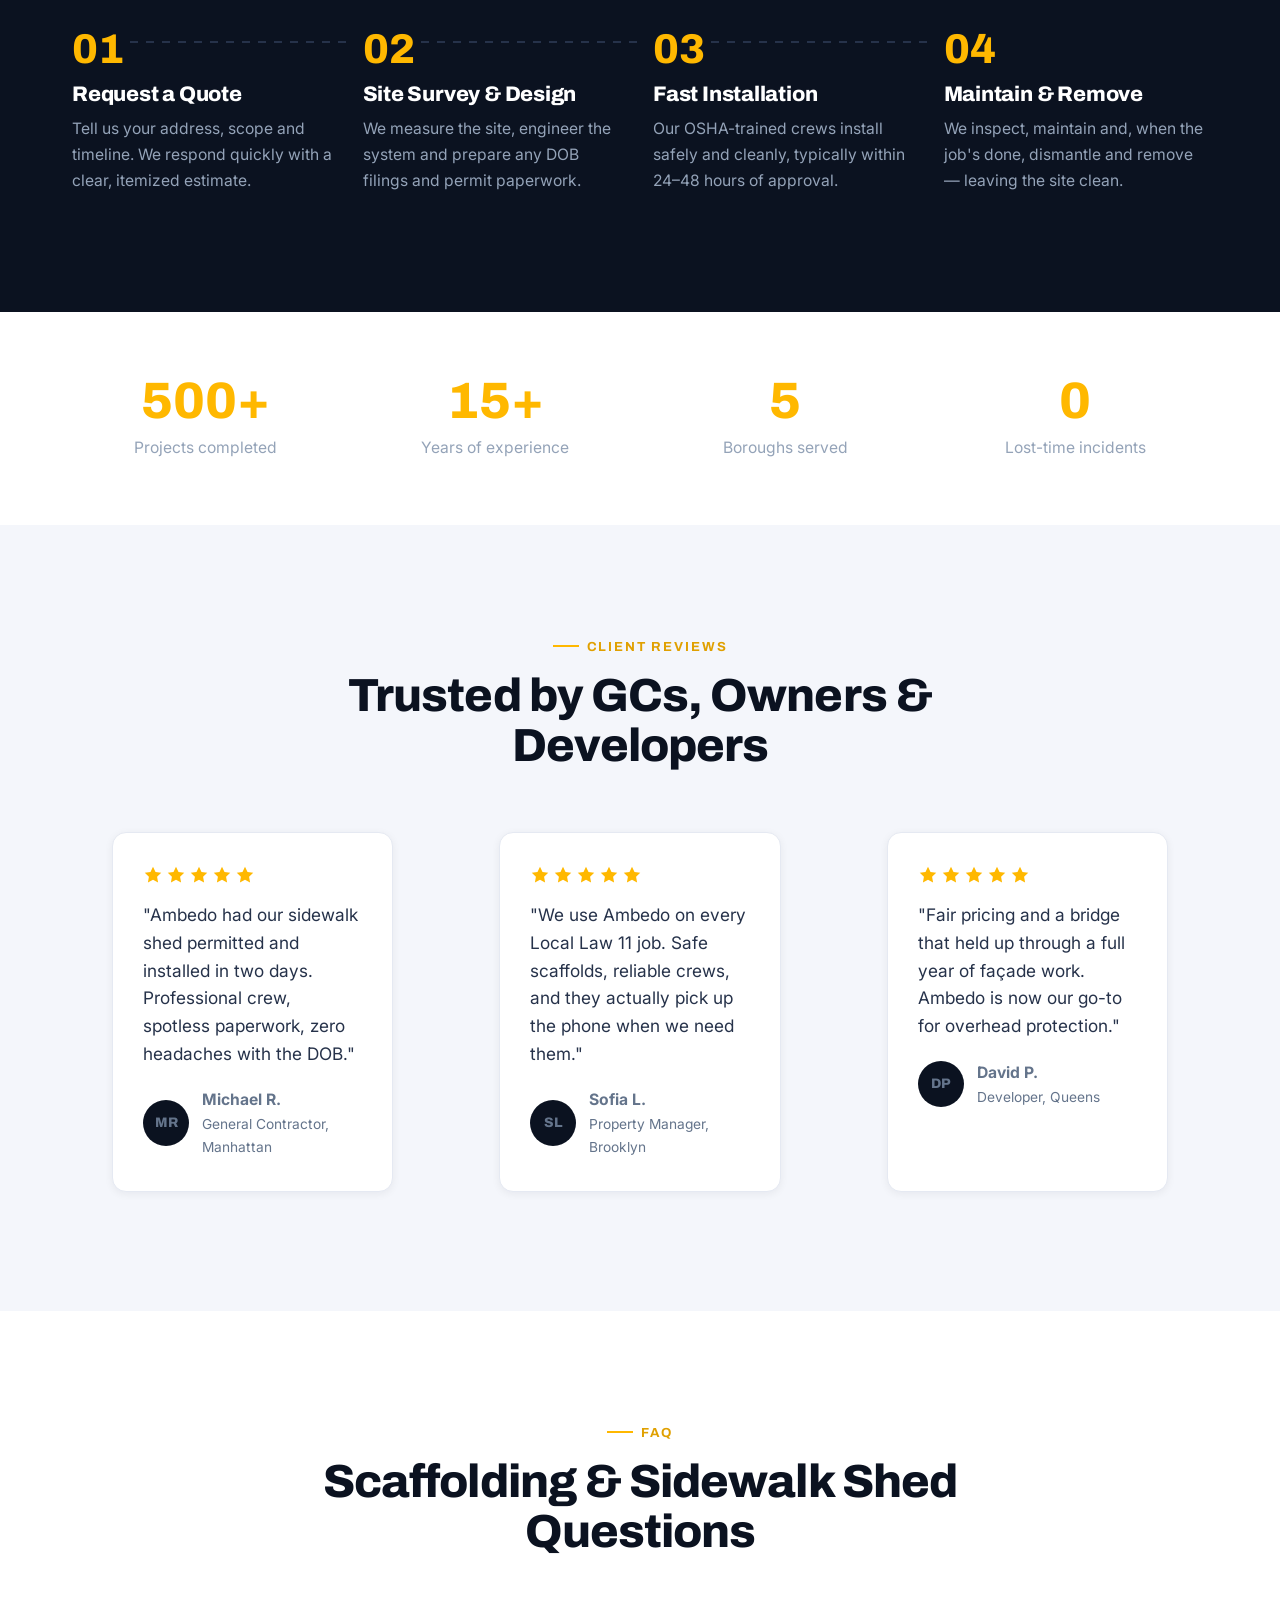
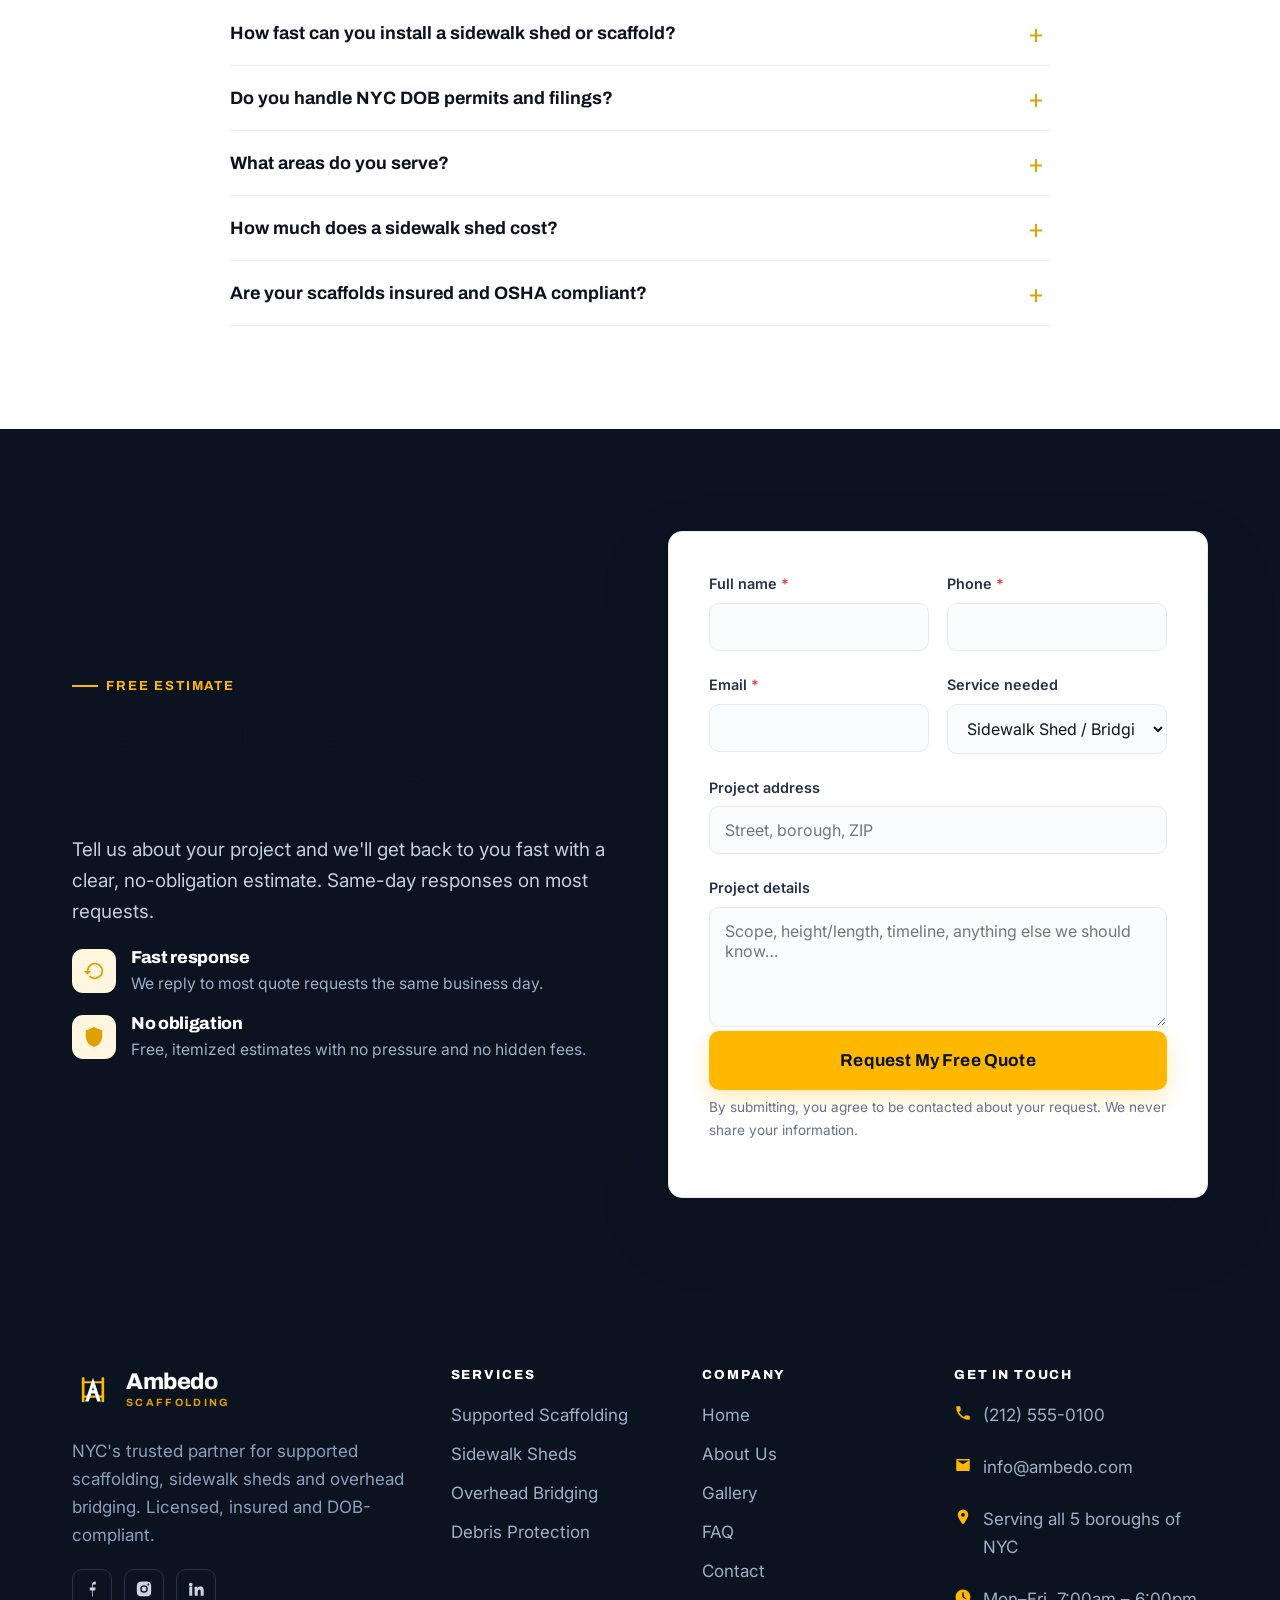
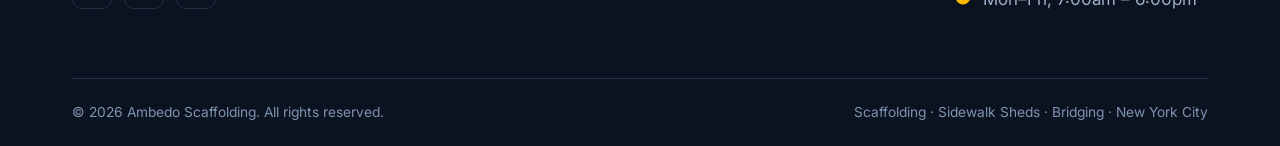
==== commit 544216cc: "Add service landing pages, gallery, FAQ page and conversion hook Expands the site for Google Ads and" ====
--- a/index.html
+++ b/index.html
@@ -117,6 +117,7 @@
         <ul class="nav-links">
           <li><a href="/" class="active">Home</a></li>
           <li><a href="/services.html">Services</a></li>
+          <li><a href="/gallery.html">Gallery</a></li>
           <li><a href="/about.html">About</a></li>
           <li><a href="/contact.html">Contact</a></li>
         </ul>
@@ -252,7 +253,7 @@
               <li>Façade restoration &amp; Local Law 11</li>
               <li>Custom heights &amp; load ratings</li>
             </ul>
-            <a class="card-link" href="/services.html#supported-scaffolding">Learn more <svg viewBox="0 0 24 24"><path d="M5 12h12l-5-5 1.4-1.4L21 12l-7.6 6.4L12 17l5-5H5z"/></svg></a>
+            <a class="card-link" href="/scaffolding.html">Learn more <svg viewBox="0 0 24 24"><path d="M5 12h12l-5-5 1.4-1.4L21 12l-7.6 6.4L12 17l5-5H5z"/></svg></a>
           </article>
           <article class="card reveal">
             <div class="card-icon"><svg viewBox="0 0 24 24"><path d="M2 10h20v3H2zM4 13h2v8H4zM18 13h2v8h-2zM2 6l10-3 10 3v3H2z"/></svg></div>
@@ -263,7 +264,7 @@
               <li>Lit, ADA-clear walkways</li>
               <li>Permit &amp; DOB filing support</li>
             </ul>
-            <a class="card-link" href="/services.html#sidewalk-sheds">Learn more <svg viewBox="0 0 24 24"><path d="M5 12h12l-5-5 1.4-1.4L21 12l-7.6 6.4L12 17l5-5H5z"/></svg></a>
+            <a class="card-link" href="/sidewalk-sheds.html">Learn more <svg viewBox="0 0 24 24"><path d="M5 12h12l-5-5 1.4-1.4L21 12l-7.6 6.4L12 17l5-5H5z"/></svg></a>
           </article>
           <article class="card reveal">
             <div class="card-icon"><svg viewBox="0 0 24 24"><path d="M2 11h20v2H2zM4 7h16v2H4zM6 13h2v6H6zM16 13h2v6h-2zM11 13h2v6h-2z"/></svg></div>
@@ -274,7 +275,7 @@
               <li>Entrance &amp; roof protection</li>
               <li>Heavy-duty load bridging</li>
             </ul>
-            <a class="card-link" href="/services.html#bridging">Learn more <svg viewBox="0 0 24 24"><path d="M5 12h12l-5-5 1.4-1.4L21 12l-7.6 6.4L12 17l5-5H5z"/></svg></a>
+            <a class="card-link" href="/bridging.html">Learn more <svg viewBox="0 0 24 24"><path d="M5 12h12l-5-5 1.4-1.4L21 12l-7.6 6.4L12 17l5-5H5z"/></svg></a>
           </article>
         </div>
       </div>
@@ -514,9 +515,9 @@
         <div class="footer-col">
           <h4>Services</h4>
           <ul>
-            <li><a href="/services.html#supported-scaffolding">Supported Scaffolding</a></li>
-            <li><a href="/services.html#sidewalk-sheds">Sidewalk Sheds</a></li>
-            <li><a href="/services.html#bridging">Overhead Bridging</a></li>
+            <li><a href="/scaffolding.html">Supported Scaffolding</a></li>
+            <li><a href="/sidewalk-sheds.html">Sidewalk Sheds</a></li>
+            <li><a href="/bridging.html">Overhead Bridging</a></li>
             <li><a href="/services.html#debris">Debris Protection</a></li>
           </ul>
         </div>
@@ -525,8 +526,9 @@
           <ul>
             <li><a href="/">Home</a></li>
             <li><a href="/about.html">About Us</a></li>
+            <li><a href="/gallery.html">Gallery</a></li>
+            <li><a href="/faq.html">FAQ</a></li>
             <li><a href="/contact.html">Contact</a></li>
-            <li><a href="/contact.html">Free Quote</a></li>
           </ul>
         </div>
         <div class="footer-col">
--- a/css/styles.css
+++ b/css/styles.css
@@ -575,6 +575,30 @@
 }
 .footer-bottom a:hover { color: var(--amber); }
 
+/* ---------- Gallery ---------- */
+.gallery-grid { display: grid; grid-template-columns: repeat(3, 1fr); gap: 24px; }
+.project {
+  position: relative; border-radius: var(--radius); overflow: hidden;
+  border: 1px solid var(--line); background: var(--ink);
+  box-shadow: var(--shadow-sm); transition: transform 0.25s var(--ease), box-shadow 0.25s var(--ease);
+}
+.project:hover { transform: translateY(-6px); box-shadow: var(--shadow-md); }
+.project svg { width: 100%; height: auto; display: block; }
+.project-tag {
+  position: absolute; top: 14px; left: 14px;
+  font-family: var(--font-display); font-weight: 700; font-size: 0.72rem;
+  letter-spacing: 0.1em; text-transform: uppercase; color: var(--ink);
+  background: var(--amber); padding: 5px 11px; border-radius: 999px;
+}
+.project-cap {
+  position: absolute; left: 0; right: 0; bottom: 0;
+  padding: 34px 18px 16px;
+  background: linear-gradient(transparent, rgba(11,18,32,0.92));
+  color: #fff;
+}
+.project-cap h3 { color: #fff; font-size: 1.1rem; margin: 0 0 2px; }
+.project-cap span { color: var(--slate-2); font-size: 0.85rem; }
+
 /* ---------- Utility ---------- */
 .text-center { text-align: center; }
 .mt-0 { margin-top: 0; }
@@ -598,6 +622,7 @@
 
 @media (max-width: 900px) {
   .grid-3, .grid-4 { grid-template-columns: repeat(2, 1fr); }
+  .gallery-grid { grid-template-columns: repeat(2, 1fr); }
   .steps { grid-template-columns: repeat(2, 1fr); }
   .step::before { display: none; }
   .stats-band { grid-template-columns: repeat(2, 1fr); gap: 32px 20px; }
@@ -627,6 +652,7 @@
 
 @media (max-width: 480px) {
   .grid-3, .grid-4, .grid-2 { grid-template-columns: 1fr; }
+  .gallery-grid { grid-template-columns: 1fr; }
   .stats-band { grid-template-columns: 1fr 1fr; }
   .hero-stats { gap: 22px; }
   .btn { width: 100%; }
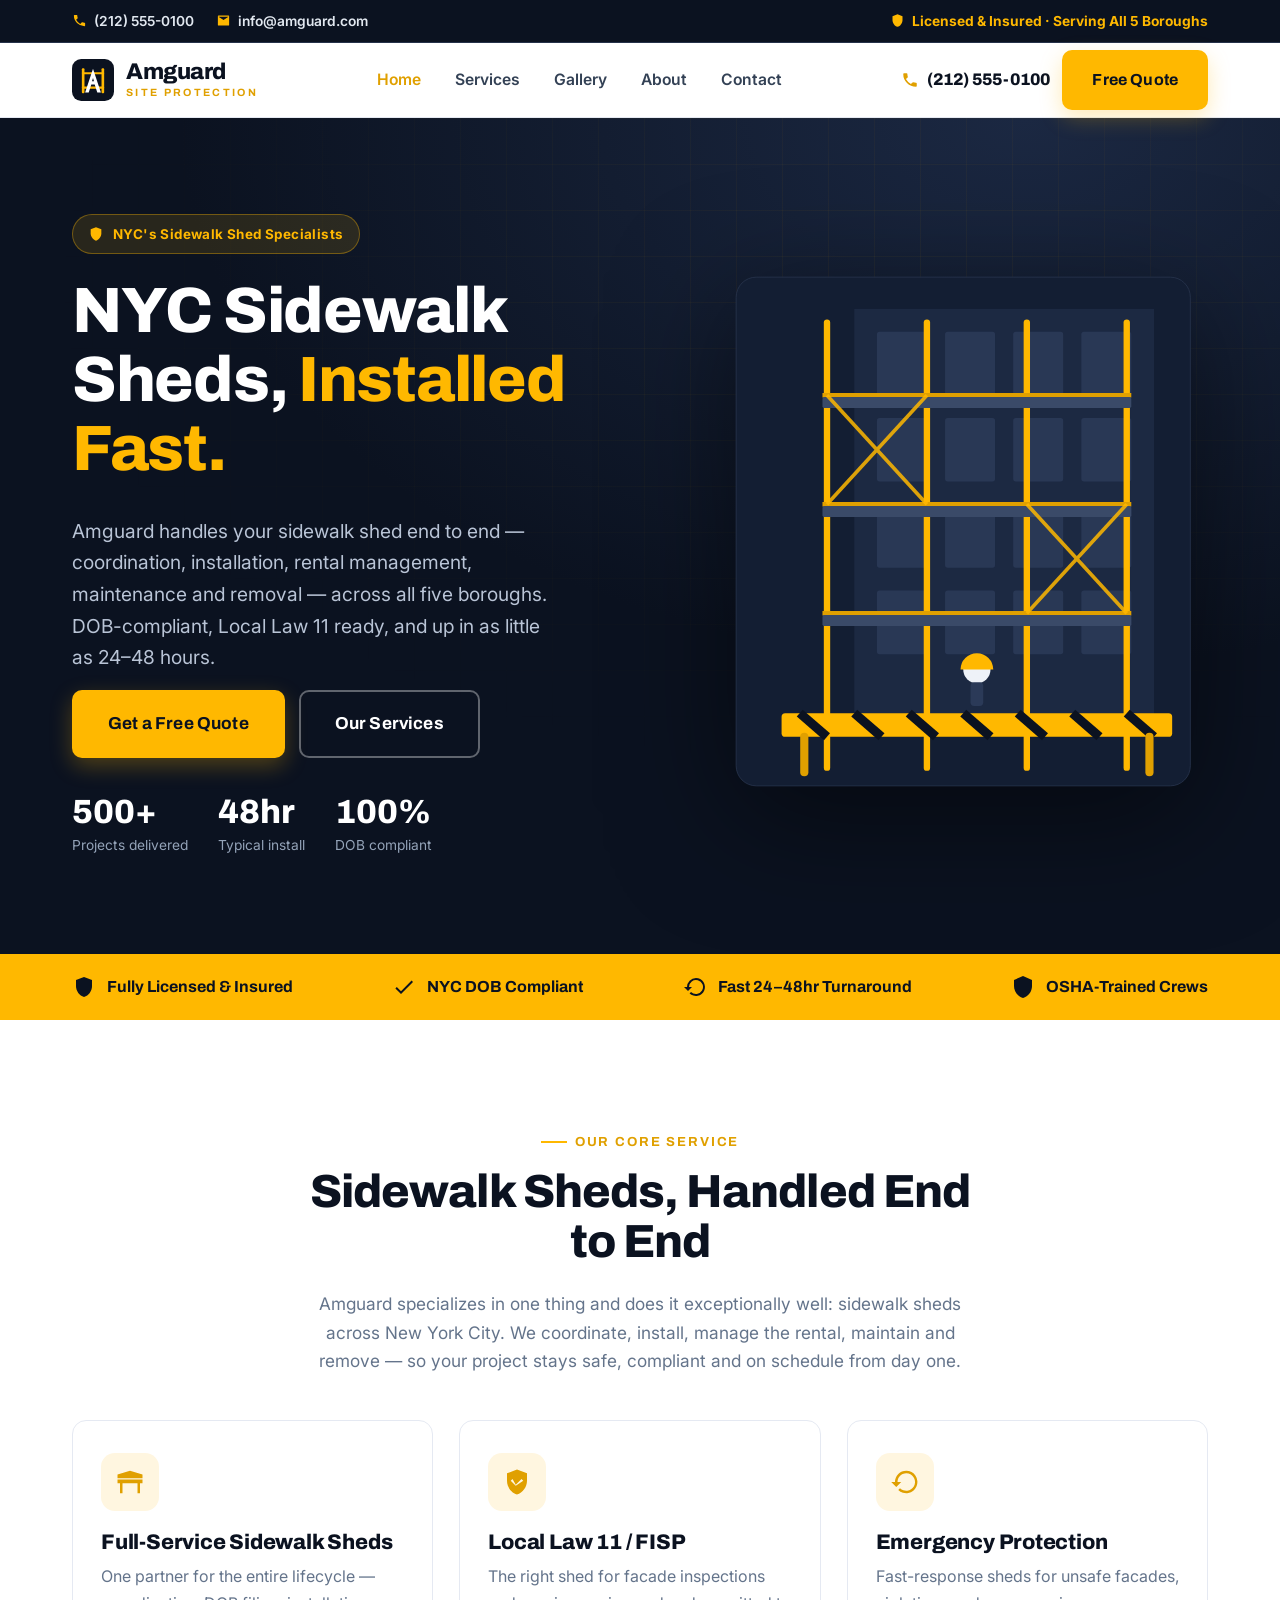
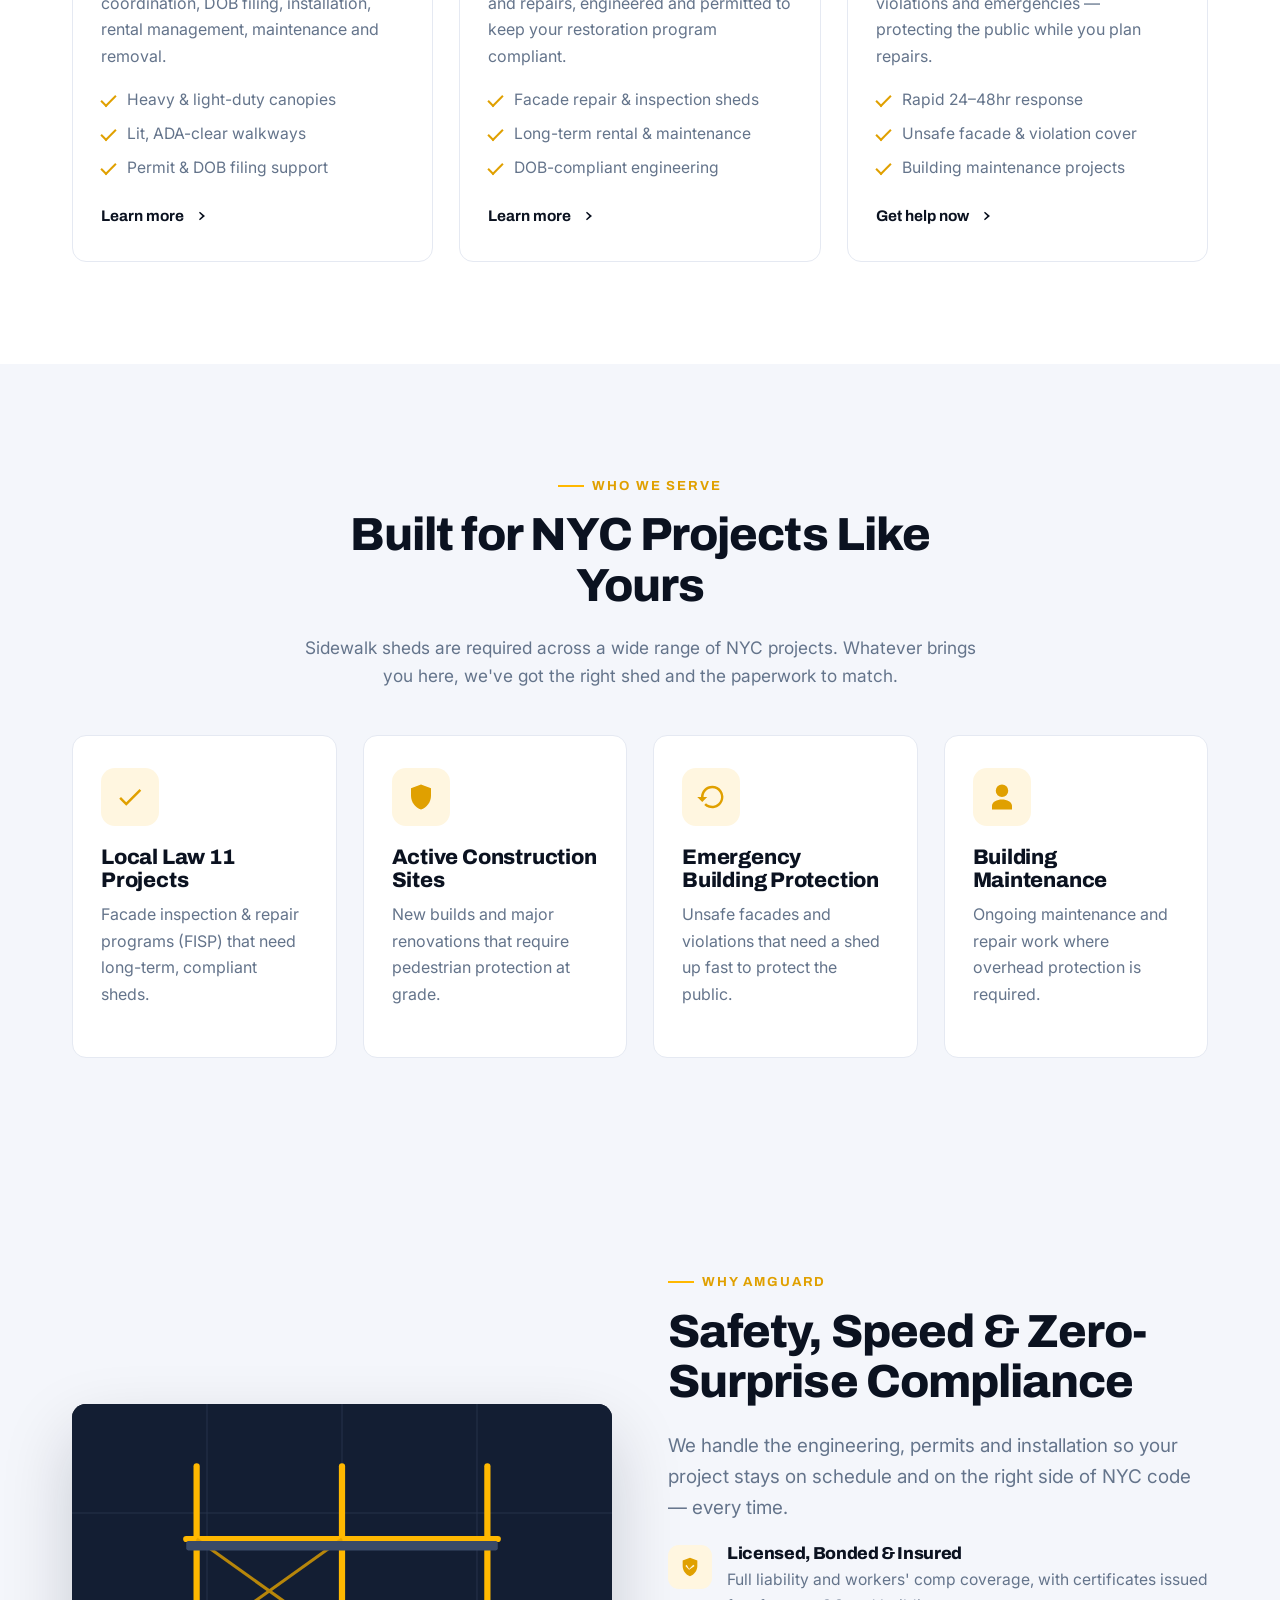
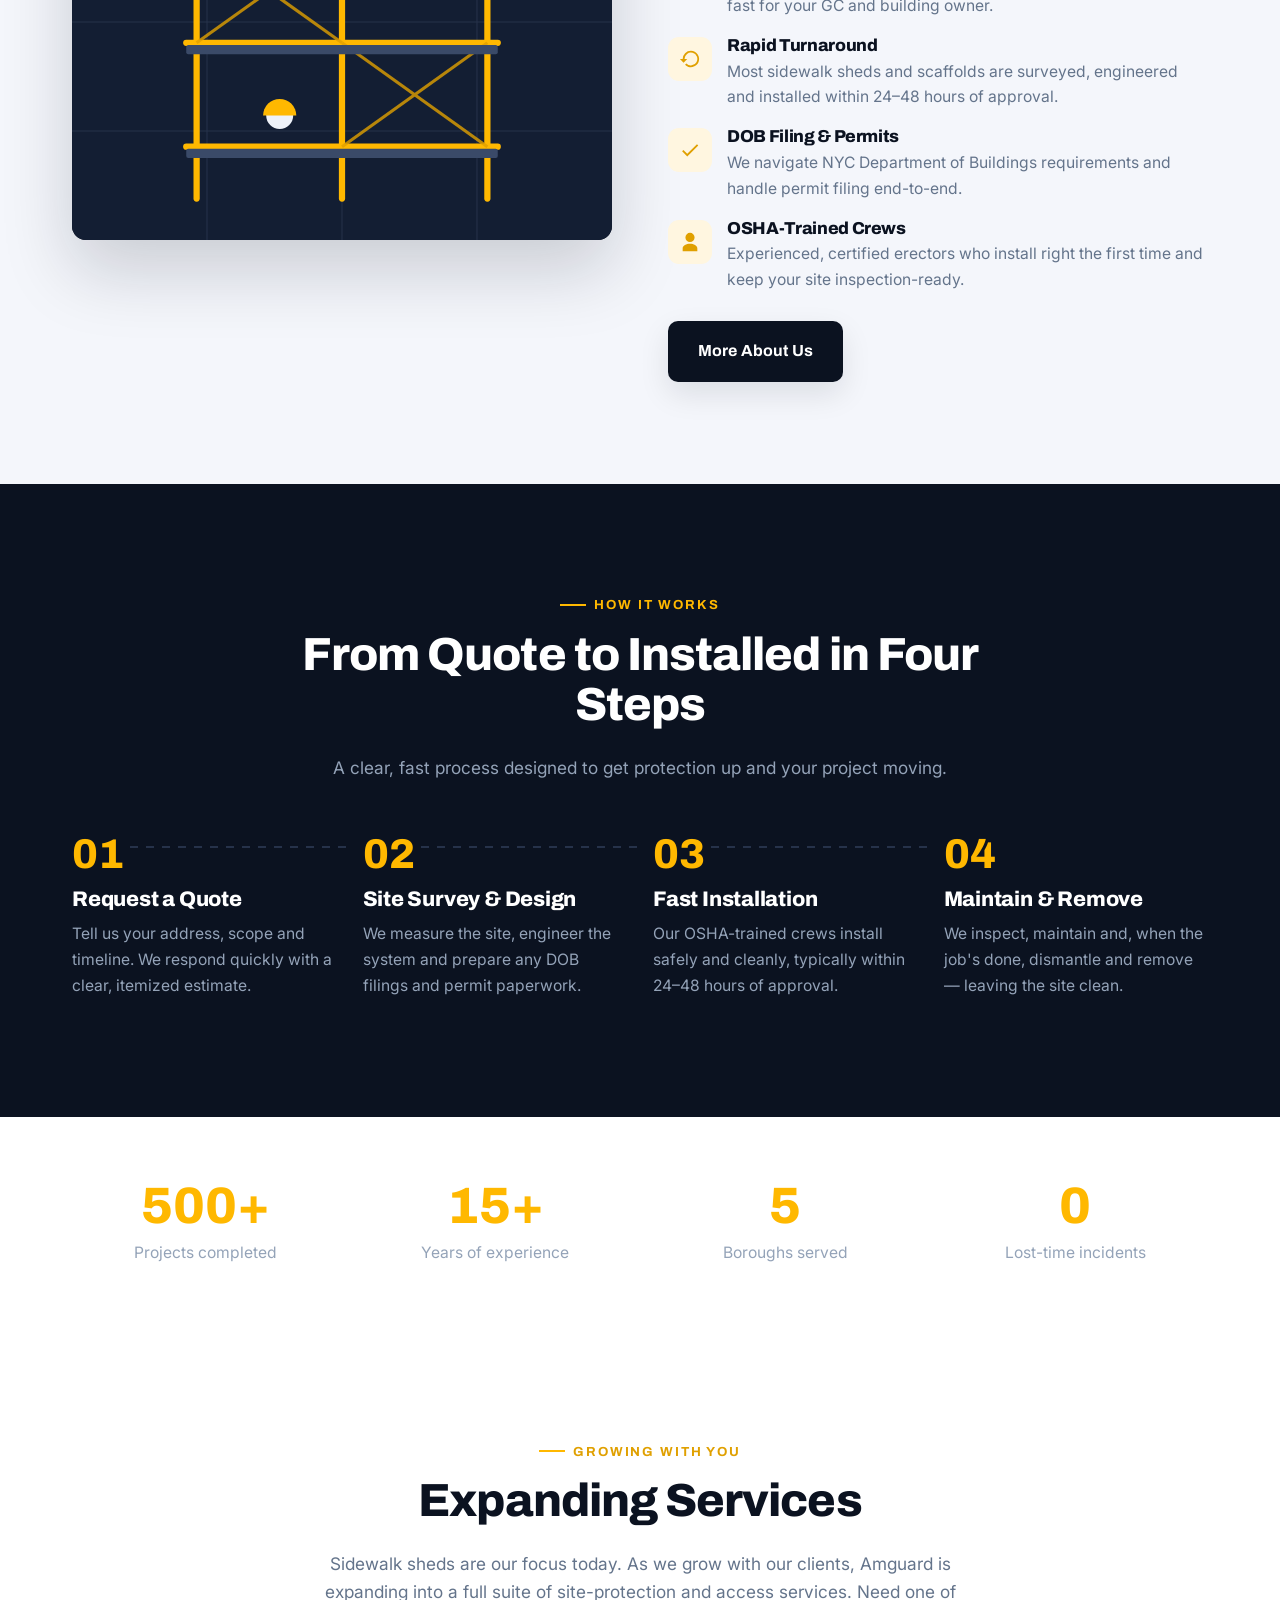
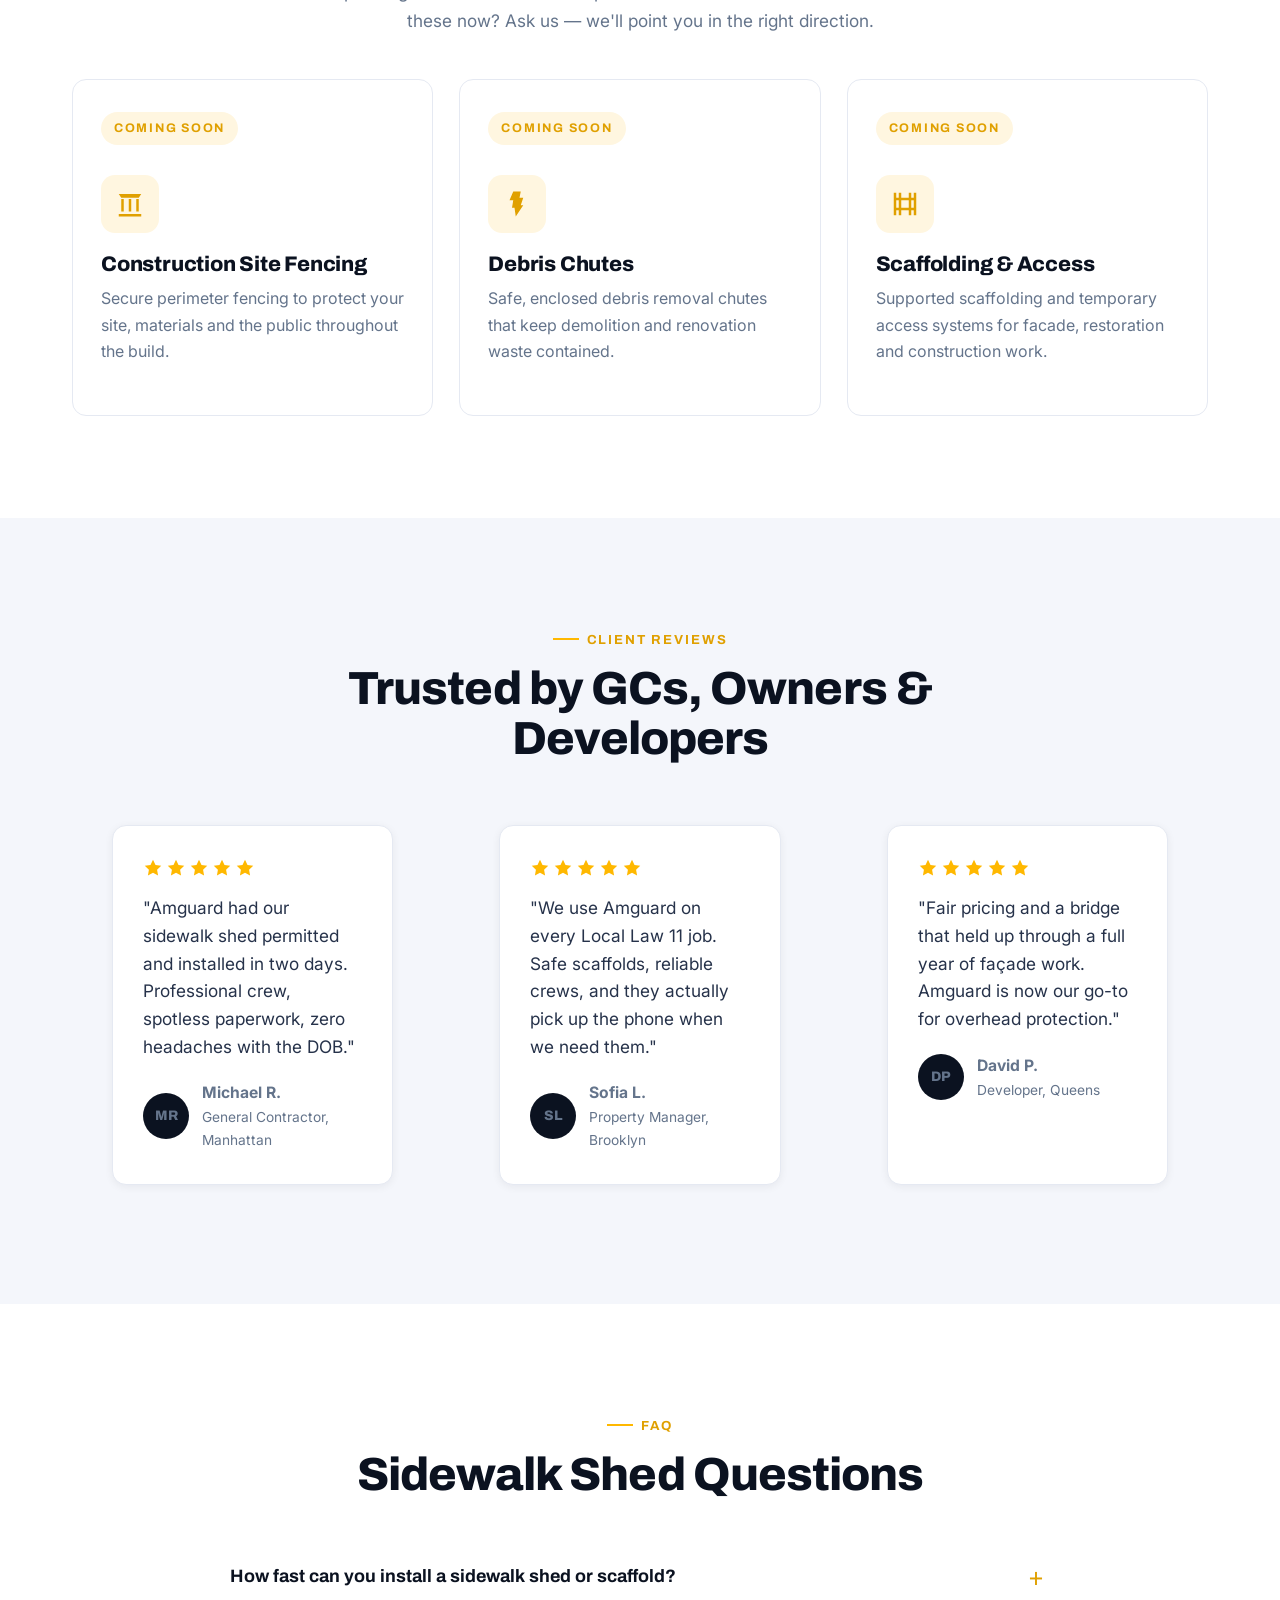
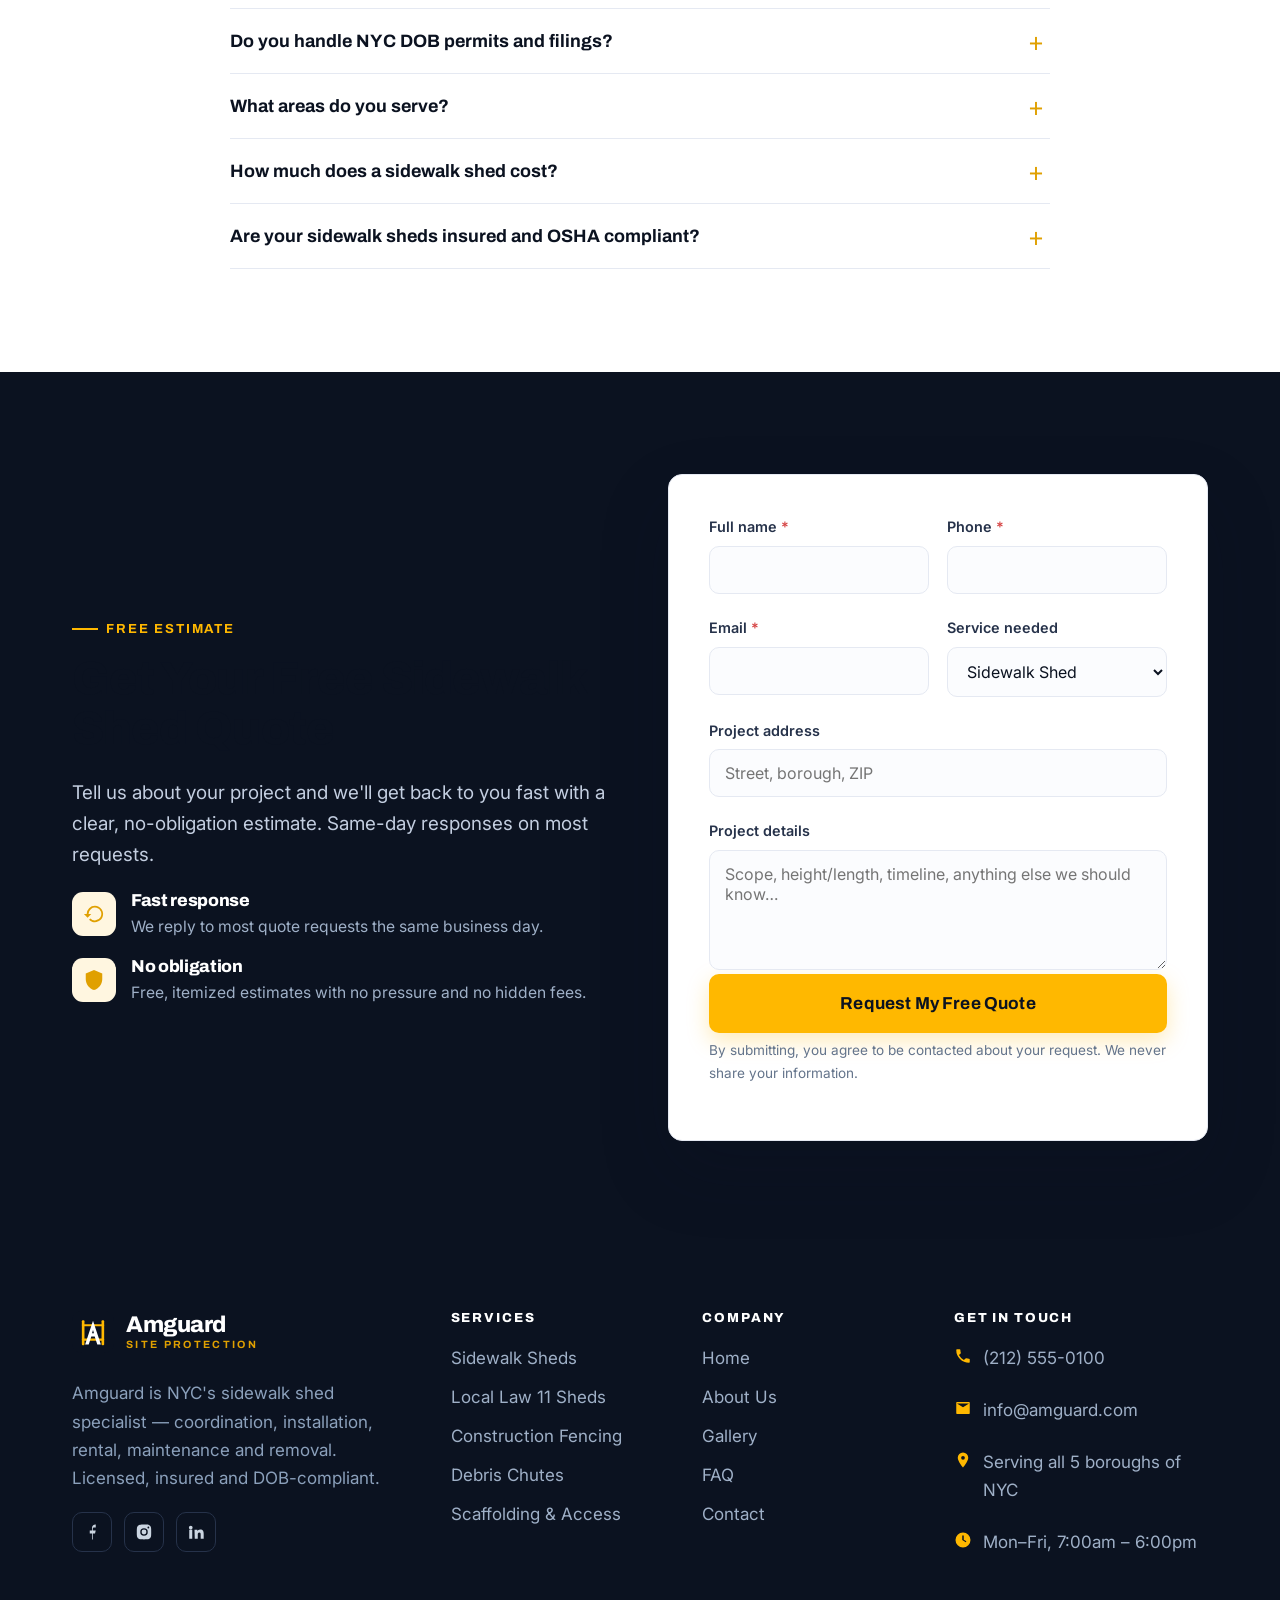
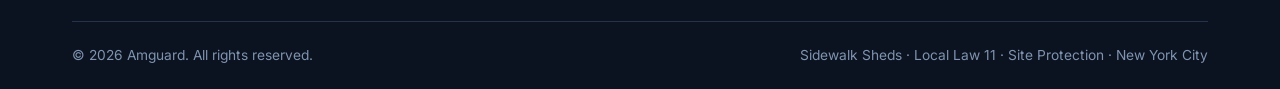
==== commit bd176eb5: "Rebrand to Amguard and reposition around sidewalk sheds Business pivot: renamed Ambedo → Amguard and" ====
--- a/index.html
+++ b/index.html
@@ -3,10 +3,10 @@
 <head>
   <meta charset="utf-8">
   <meta name="viewport" content="width=device-width, initial-scale=1">
-  <title>Ambedo Scaffolding NYC | Sidewalk Sheds, Bridging &amp; Scaffolding</title>
-  <meta name="description" content="Ambedo is a licensed &amp; insured NYC scaffolding company specializing in supported scaffolding, sidewalk sheds and overhead bridging. Fast installs, DOB-compliant. Get a free quote today.">
-  <meta name="keywords" content="scaffolding NYC, sidewalk shed, sidewalk bridging, overhead protection, supported scaffold, construction scaffolding, sidewalk shed rental New York, DOB scaffolding">
-  <link rel="canonical" href="https://www.ambedo.com/">
+  <title>Sidewalk Sheds NYC | Install, Rental &amp; Removal | Amguard</title>
+  <meta name="description" content="Amguard is NYC's sidewalk shed specialist — installation, rental management, maintenance and removal. DOB-compliant &amp; Local Law 11 ready, installed in 24–48 hours. Licensed &amp; insured. Free quote.">
+  <meta name="keywords" content="sidewalk shed NYC, sidewalk shed rental, sidewalk shed installation, sidewalk bridging, Local Law 11 sidewalk shed, DOB sidewalk shed, pedestrian protection NYC, emergency building protection">
+  <link rel="canonical" href="https://www.amguard.com/">
   <meta name="robots" content="index, follow, max-image-preview:large">
   <meta name="theme-color" content="#0b1220">
   <meta name="geo.region" content="US-NY">
@@ -14,15 +14,15 @@
 
   <!-- Open Graph / Twitter -->
   <meta property="og:type" content="website">
-  <meta property="og:site_name" content="Ambedo Scaffolding">
-  <meta property="og:title" content="Ambedo Scaffolding NYC | Sidewalk Sheds, Bridging &amp; Scaffolding">
-  <meta property="og:description" content="Licensed &amp; insured NYC scaffolding, sidewalk sheds and overhead bridging. Fast, DOB-compliant installs. Get a free quote.">
-  <meta property="og:url" content="https://www.ambedo.com/">
-  <meta property="og:image" content="https://www.ambedo.com/images/og-image.svg">
+  <meta property="og:site_name" content="Amguard">
+  <meta property="og:title" content="Sidewalk Sheds NYC | Install, Rental &amp; Removal | Amguard">
+  <meta property="og:description" content="NYC's sidewalk shed specialist — install, rental, maintenance &amp; removal. DOB-compliant, Local Law 11 ready, up in 24–48 hours. Get a free quote.">
+  <meta property="og:url" content="https://www.amguard.com/">
+  <meta property="og:image" content="https://www.amguard.com/images/og-image.svg">
   <meta name="twitter:card" content="summary_large_image">
-  <meta name="twitter:title" content="Ambedo Scaffolding NYC | Sidewalk Sheds &amp; Bridging">
-  <meta name="twitter:description" content="Licensed &amp; insured NYC scaffolding, sidewalk sheds and overhead bridging. Fast, DOB-compliant installs.">
-  <meta name="twitter:image" content="https://www.ambedo.com/images/og-image.svg">
+  <meta name="twitter:title" content="Sidewalk Sheds NYC | Amguard">
+  <meta name="twitter:description" content="NYC's sidewalk shed specialist — install, rental, maintenance &amp; removal. DOB-compliant, up in 24–48 hours.">
+  <meta name="twitter:image" content="https://www.amguard.com/images/og-image.svg">
 
   <link rel="icon" href="/favicon.svg" type="image/svg+xml">
   <link rel="apple-touch-icon" href="/favicon.svg">
@@ -39,14 +39,14 @@
   {
     "@context": "https://schema.org",
     "@type": "GeneralContractor",
-    "@id": "https://www.ambedo.com/#business",
-    "name": "Ambedo Scaffolding",
-    "image": "https://www.ambedo.com/images/og-image.svg",
-    "url": "https://www.ambedo.com/",
+    "@id": "https://www.amguard.com/#business",
+    "name": "Amguard",
+    "image": "https://www.amguard.com/images/og-image.svg",
+    "url": "https://www.amguard.com/",
     "telephone": "+1-212-555-0100",
-    "email": "info@ambedo.com",
+    "email": "info@amguard.com",
     "priceRange": "$$",
-    "description": "Licensed and insured NYC scaffolding contractor specializing in supported scaffolding, sidewalk sheds and overhead bridging.",
+    "description": "Licensed and insured NYC sidewalk shed specialist — coordination, installation, rental management, maintenance and removal for Local Law 11, construction, emergency protection and building maintenance projects.",
     "address": {
       "@type": "PostalAddress",
       "streetAddress": "123 Example Ave",
@@ -69,11 +69,14 @@
     }],
     "hasOfferCatalog": {
       "@type": "OfferCatalog",
-      "name": "Scaffolding Services",
+      "name": "Amguard Services",
       "itemListElement": [
-        { "@type": "Offer", "itemOffered": { "@type": "Service", "name": "Supported Scaffolding" } },
         { "@type": "Offer", "itemOffered": { "@type": "Service", "name": "Sidewalk Sheds" } },
-        { "@type": "Offer", "itemOffered": { "@type": "Service", "name": "Overhead Bridging & Protection" } }
+        { "@type": "Offer", "itemOffered": { "@type": "Service", "name": "Local Law 11 Sidewalk Sheds" } },
+        { "@type": "Offer", "itemOffered": { "@type": "Service", "name": "Sidewalk Shed Rental & Maintenance" } },
+        { "@type": "Offer", "itemOffered": { "@type": "Service", "name": "Construction Site Fencing" } },
+        { "@type": "Offer", "itemOffered": { "@type": "Service", "name": "Debris Chutes" } },
+        { "@type": "Offer", "itemOffered": { "@type": "Service", "name": "Scaffolding & Temporary Access Systems" } }
       ]
     },
     "sameAs": []
@@ -84,8 +87,8 @@
   {
     "@context": "https://schema.org",
     "@type": "WebSite",
-    "name": "Ambedo Scaffolding",
-    "url": "https://www.ambedo.com/"
+    "name": "Amguard",
+    "url": "https://www.amguard.com/"
   }
   </script>
 </head>
@@ -97,7 +100,7 @@
     <div class="container">
       <div class="topbar-left">
         <span><svg viewBox="0 0 24 24"><path d="M6.6 10.8a15.9 15.9 0 0 0 6.6 6.6l2.2-2.2a1 1 0 0 1 1-.25 11.4 11.4 0 0 0 3.6.58 1 1 0 0 1 1 1V20a1 1 0 0 1-1 1A17 17 0 0 1 3 4a1 1 0 0 1 1-1h3.5a1 1 0 0 1 1 1 11.4 11.4 0 0 0 .58 3.6 1 1 0 0 1-.25 1z"/></svg><a href="tel:+12125550100">(212) 555-0100</a></span>
-        <span><svg viewBox="0 0 24 24"><path d="M4 4h16a1 1 0 0 1 1 1v14a1 1 0 0 1-1 1H4a1 1 0 0 1-1-1V5a1 1 0 0 1 1-1zm8 7 8-5H4z"/></svg><a href="mailto:info@ambedo.com">info@ambedo.com</a></span>
+        <span><svg viewBox="0 0 24 24"><path d="M4 4h16a1 1 0 0 1 1 1v14a1 1 0 0 1-1 1H4a1 1 0 0 1-1-1V5a1 1 0 0 1 1-1zm8 7 8-5H4z"/></svg><a href="mailto:info@amguard.com">info@amguard.com</a></span>
       </div>
       <span class="topbar-badge"><svg viewBox="0 0 24 24"><path d="M12 2 4 5v6c0 5 3.4 9.7 8 11 4.6-1.3 8-6 8-11V5z"/></svg>Licensed &amp; Insured · Serving All 5 Boroughs</span>
     </div>
@@ -106,11 +109,11 @@
   <!-- ===== Header ===== -->
   <header class="site-header">
     <div class="container nav">
-      <a class="brand" href="/" aria-label="Ambedo Scaffolding home">
+      <a class="brand" href="/" aria-label="Amguard home">
         <img class="brand-mark" src="/favicon.svg" alt="" width="42" height="42">
         <span class="brand-text">
-          <span class="brand-name">Ambedo</span>
-          <span class="brand-sub">Scaffolding</span>
+          <span class="brand-name">Amguard</span>
+          <span class="brand-sub">Site Protection</span>
         </span>
       </a>
       <nav aria-label="Primary">
@@ -135,9 +138,9 @@
     <section class="hero">
       <div class="container">
         <div class="hero-copy">
-          <span class="hero-badge"><svg viewBox="0 0 24 24"><path d="M12 2 4 5v6c0 5 3.4 9.7 8 11 4.6-1.3 8-6 8-11V5z"/></svg>NYC's Trusted Scaffolding Partner</span>
-          <h1>Scaffolding &amp; Sidewalk Sheds <span class="hl">Built to Protect.</span></h1>
-          <p>Ambedo designs, installs and maintains supported scaffolding, sidewalk sheds and overhead bridging across New York City — safe, code-compliant, and on schedule.</p>
+          <span class="hero-badge"><svg viewBox="0 0 24 24"><path d="M12 2 4 5v6c0 5 3.4 9.7 8 11 4.6-1.3 8-6 8-11V5z"/></svg>NYC's Sidewalk Shed Specialists</span>
+          <h1>NYC Sidewalk Sheds, <span class="hl">Installed Fast.</span></h1>
+          <p>Amguard handles your sidewalk shed end to end — coordination, installation, rental management, maintenance and removal — across all five boroughs. DOB-compliant, Local Law 11 ready, and up in as little as 24–48 hours.</p>
           <div class="btn-row">
             <a class="btn btn--lg" href="/contact.html">Get a Free Quote</a>
             <a class="btn btn--ghost btn--lg" href="/services.html">Our Services</a>
@@ -235,30 +238,19 @@
       </div>
     </div>
 
-    <!-- ===== Services ===== -->
+    <!-- ===== Core service: Sidewalk Sheds ===== -->
     <section class="section" id="services">
       <div class="container">
         <div class="section-head center reveal">
-          <span class="eyebrow">What We Do</span>
-          <h2>Complete Scaffolding &amp; Sidewalk Protection</h2>
-          <p>From ground-up supported scaffolds to pedestrian sidewalk sheds and overhead bridging, Ambedo delivers turnkey access and protection systems engineered for New York City job sites.</p>
+          <span class="eyebrow">Our Core Service</span>
+          <h2>Sidewalk Sheds, Handled End to End</h2>
+          <p>Amguard specializes in one thing and does it exceptionally well: sidewalk sheds across New York City. We coordinate, install, manage the rental, maintain and remove — so your project stays safe, compliant and on schedule from day one.</p>
         </div>
         <div class="grid grid-3">
           <article class="card reveal">
-            <div class="card-icon"><svg viewBox="0 0 24 24"><path d="M3 3h2v18H3zM19 3h2v18h-2zM7 3h2v18H7zM15 3h2v18h-2zM3 7h18v2H3zM3 15h18v2H3z"/></svg></div>
-            <h3>Supported Scaffolding</h3>
-            <p>Engineered frame and system scaffolds that give your crews safe, stable access at any height — for façade work, restoration and new construction.</p>
-            <ul class="card-list">
-              <li>Frame &amp; tube-and-clamp systems</li>
-              <li>Façade restoration &amp; Local Law 11</li>
-              <li>Custom heights &amp; load ratings</li>
-            </ul>
-            <a class="card-link" href="/scaffolding.html">Learn more <svg viewBox="0 0 24 24"><path d="M5 12h12l-5-5 1.4-1.4L21 12l-7.6 6.4L12 17l5-5H5z"/></svg></a>
-          </article>
-          <article class="card reveal">
             <div class="card-icon"><svg viewBox="0 0 24 24"><path d="M2 10h20v3H2zM4 13h2v8H4zM18 13h2v8h-2zM2 6l10-3 10 3v3H2z"/></svg></div>
-            <h3>Sidewalk Sheds</h3>
-            <p>Code-compliant sidewalk sheds (bridging) that keep pedestrians safe and keep your project open during construction, demolition and repairs.</p>
+            <h3>Full-Service Sidewalk Sheds</h3>
+            <p>One partner for the entire lifecycle — coordination, DOB filing, installation, rental management, maintenance and removal.</p>
             <ul class="card-list">
               <li>Heavy &amp; light-duty canopies</li>
               <li>Lit, ADA-clear walkways</li>
@@ -267,16 +259,44 @@
             <a class="card-link" href="/sidewalk-sheds.html">Learn more <svg viewBox="0 0 24 24"><path d="M5 12h12l-5-5 1.4-1.4L21 12l-7.6 6.4L12 17l5-5H5z"/></svg></a>
           </article>
           <article class="card reveal">
-            <div class="card-icon"><svg viewBox="0 0 24 24"><path d="M2 11h20v2H2zM4 7h16v2H4zM6 13h2v6H6zM16 13h2v6h-2zM11 13h2v6h-2z"/></svg></div>
-            <h3>Overhead Bridging &amp; Protection</h3>
-            <p>Overhead protection decks and bridging that shield walkways, entrances and adjacent structures from falling debris throughout the build.</p>
+            <div class="card-icon"><svg viewBox="0 0 24 24"><path d="M12 2 4 5v6c0 5 3.4 9.7 8 11 4.6-1.3 8-6 8-11V5zm-1 13-4-4 1.4-1.4L11 14.2l4.6-4.6L17 11z"/></svg></div>
+            <h3>Local Law 11 / FISP</h3>
+            <p>The right shed for facade inspections and repairs, engineered and permitted to keep your restoration program compliant.</p>
             <ul class="card-list">
-              <li>Debris netting &amp; catch platforms</li>
-              <li>Entrance &amp; roof protection</li>
-              <li>Heavy-duty load bridging</li>
+              <li>Facade repair &amp; inspection sheds</li>
+              <li>Long-term rental &amp; maintenance</li>
+              <li>DOB-compliant engineering</li>
             </ul>
-            <a class="card-link" href="/bridging.html">Learn more <svg viewBox="0 0 24 24"><path d="M5 12h12l-5-5 1.4-1.4L21 12l-7.6 6.4L12 17l5-5H5z"/></svg></a>
+            <a class="card-link" href="/sidewalk-sheds.html#who-we-serve">Learn more <svg viewBox="0 0 24 24"><path d="M5 12h12l-5-5 1.4-1.4L21 12l-7.6 6.4L12 17l5-5H5z"/></svg></a>
           </article>
+          <article class="card reveal">
+            <div class="card-icon"><svg viewBox="0 0 24 24"><path d="M13 3a9 9 0 0 0-9 9H1l4 4 4-4H6a7 7 0 1 1 2 4.9l-1.4 1.5A9 9 0 1 0 13 3z"/></svg></div>
+            <h3>Emergency Protection</h3>
+            <p>Fast-response sheds for unsafe facades, violations and emergencies — protecting the public while you plan repairs.</p>
+            <ul class="card-list">
+              <li>Rapid 24–48hr response</li>
+              <li>Unsafe facade &amp; violation cover</li>
+              <li>Building maintenance projects</li>
+            </ul>
+            <a class="card-link" href="/contact.html">Get help now <svg viewBox="0 0 24 24"><path d="M5 12h12l-5-5 1.4-1.4L21 12l-7.6 6.4L12 17l5-5H5z"/></svg></a>
+          </article>
+        </div>
+      </div>
+    </section>
+
+    <!-- ===== Who we serve ===== -->
+    <section class="section section--mist" id="who-we-serve">
+      <div class="container">
+        <div class="section-head center reveal">
+          <span class="eyebrow">Who We Serve</span>
+          <h2>Built for NYC Projects Like Yours</h2>
+          <p>Sidewalk sheds are required across a wide range of NYC projects. Whatever brings you here, we've got the right shed and the paperwork to match.</p>
+        </div>
+        <div class="grid grid-4">
+          <div class="card reveal"><div class="card-icon"><svg viewBox="0 0 24 24"><path d="M9 16.2 4.8 12l-1.4 1.4L9 19 21 7l-1.4-1.4z"/></svg></div><h3>Local Law 11 Projects</h3><p class="mb-0">Facade inspection &amp; repair programs (FISP) that need long-term, compliant sheds.</p></div>
+          <div class="card reveal"><div class="card-icon"><svg viewBox="0 0 24 24"><path d="M12 2 4 5v6c0 5 3.4 9.7 8 11 4.6-1.3 8-6 8-11V5z"/></svg></div><h3>Active Construction Sites</h3><p class="mb-0">New builds and major renovations that require pedestrian protection at grade.</p></div>
+          <div class="card reveal"><div class="card-icon"><svg viewBox="0 0 24 24"><path d="M13 3a9 9 0 0 0-9 9H1l4 4 4-4H6a7 7 0 1 1 2 4.9l-1.4 1.5A9 9 0 1 0 13 3z"/></svg></div><h3>Emergency Building Protection</h3><p class="mb-0">Unsafe facades and violations that need a shed up fast to protect the public.</p></div>
+          <div class="card reveal"><div class="card-icon"><svg viewBox="0 0 24 24"><path d="M12 12a5 5 0 1 0-5-5 5 5 0 0 0 5 5zm0 2c-4 0-8 2-8 5v3h16v-3c0-3-4-5-8-5z"/></svg></div><h3>Building Maintenance</h3><p class="mb-0">Ongoing maintenance and repair work where overhead protection is required.</p></div>
         </div>
       </div>
     </section>
@@ -316,7 +336,7 @@
           </div>
         </div>
         <div class="split-copy reveal">
-          <span class="eyebrow">Why Ambedo</span>
+          <span class="eyebrow">Why Amguard</span>
           <h2>Safety, Speed &amp; Zero-Surprise Compliance</h2>
           <p class="lead">We handle the engineering, permits and installation so your project stays on schedule and on the right side of NYC code — every time.</p>
           <ul class="feature-list">
@@ -373,6 +393,37 @@
       </div>
     </section>
 
+    <!-- ===== Expanding services ===== -->
+    <section class="section" id="expanding">
+      <div class="container">
+        <div class="section-head center reveal">
+          <span class="eyebrow">Growing With You</span>
+          <h2>Expanding Services</h2>
+          <p>Sidewalk sheds are our focus today. As we grow with our clients, Amguard is expanding into a full suite of site-protection and access services. Need one of these now? Ask us — we'll point you in the right direction.</p>
+        </div>
+        <div class="grid grid-3">
+          <div class="card reveal">
+            <span class="svc-tag">Coming Soon</span>
+            <div class="card-icon" style="margin-top:14px"><svg viewBox="0 0 24 24"><path d="M3 20h18v2H3zM5 8h2v10H5zM11 8h2v10h-2zM17 8h2v10h-2zM3 4h18l-2 3H5z"/></svg></div>
+            <h3>Construction Site Fencing</h3>
+            <p class="mb-0">Secure perimeter fencing to protect your site, materials and the public throughout the build.</p>
+          </div>
+          <div class="card reveal">
+            <span class="svc-tag">Coming Soon</span>
+            <div class="card-icon" style="margin-top:14px"><svg viewBox="0 0 24 24"><path d="M9 2h6l-1 5h3l-2 6h2l-6 9-1-7H8l1-6H6z"/></svg></div>
+            <h3>Debris Chutes</h3>
+            <p class="mb-0">Safe, enclosed debris removal chutes that keep demolition and renovation waste contained.</p>
+          </div>
+          <div class="card reveal">
+            <span class="svc-tag">Coming Soon</span>
+            <div class="card-icon" style="margin-top:14px"><svg viewBox="0 0 24 24"><path d="M3 3h2v18H3zM19 3h2v18h-2zM7 3h2v18H7zM15 3h2v18h-2zM3 7h18v2H3zM3 15h18v2H3z"/></svg></div>
+            <h3>Scaffolding &amp; Access</h3>
+            <p class="mb-0">Supported scaffolding and temporary access systems for facade, restoration and construction work.</p>
+          </div>
+        </div>
+      </div>
+    </section>
+
     <!-- ===== Testimonials ===== -->
     <section class="section section--mist">
       <div class="container">
@@ -385,21 +436,21 @@
             <div class="stars" aria-label="5 out of 5 stars">
               <svg viewBox="0 0 24 24"><path d="m12 2 3 6.3 6.9 1-5 4.9 1.2 6.8L12 17.8 5.9 21l1.2-6.8-5-4.9 6.9-1z"/></svg><svg viewBox="0 0 24 24"><path d="m12 2 3 6.3 6.9 1-5 4.9 1.2 6.8L12 17.8 5.9 21l1.2-6.8-5-4.9 6.9-1z"/></svg><svg viewBox="0 0 24 24"><path d="m12 2 3 6.3 6.9 1-5 4.9 1.2 6.8L12 17.8 5.9 21l1.2-6.8-5-4.9 6.9-1z"/></svg><svg viewBox="0 0 24 24"><path d="m12 2 3 6.3 6.9 1-5 4.9 1.2 6.8L12 17.8 5.9 21l1.2-6.8-5-4.9 6.9-1z"/></svg><svg viewBox="0 0 24 24"><path d="m12 2 3 6.3 6.9 1-5 4.9 1.2 6.8L12 17.8 5.9 21l1.2-6.8-5-4.9 6.9-1z"/></svg>
             </div>
-            <blockquote>"Ambedo had our sidewalk shed permitted and installed in two days. Professional crew, spotless paperwork, zero headaches with the DOB."</blockquote>
+            <blockquote>"Amguard had our sidewalk shed permitted and installed in two days. Professional crew, spotless paperwork, zero headaches with the DOB."</blockquote>
             <figcaption class="quote-meta"><span class="quote-avatar">MR</span><span><strong>Michael R.</strong><span>General Contractor, Manhattan</span></span></figcaption>
           </figure>
           <figure class="quote-card reveal">
             <div class="stars" aria-label="5 out of 5 stars">
               <svg viewBox="0 0 24 24"><path d="m12 2 3 6.3 6.9 1-5 4.9 1.2 6.8L12 17.8 5.9 21l1.2-6.8-5-4.9 6.9-1z"/></svg><svg viewBox="0 0 24 24"><path d="m12 2 3 6.3 6.9 1-5 4.9 1.2 6.8L12 17.8 5.9 21l1.2-6.8-5-4.9 6.9-1z"/></svg><svg viewBox="0 0 24 24"><path d="m12 2 3 6.3 6.9 1-5 4.9 1.2 6.8L12 17.8 5.9 21l1.2-6.8-5-4.9 6.9-1z"/></svg><svg viewBox="0 0 24 24"><path d="m12 2 3 6.3 6.9 1-5 4.9 1.2 6.8L12 17.8 5.9 21l1.2-6.8-5-4.9 6.9-1z"/></svg><svg viewBox="0 0 24 24"><path d="m12 2 3 6.3 6.9 1-5 4.9 1.2 6.8L12 17.8 5.9 21l1.2-6.8-5-4.9 6.9-1z"/></svg>
             </div>
-            <blockquote>"We use Ambedo on every Local Law 11 job. Safe scaffolds, reliable crews, and they actually pick up the phone when we need them."</blockquote>
+            <blockquote>"We use Amguard on every Local Law 11 job. Safe scaffolds, reliable crews, and they actually pick up the phone when we need them."</blockquote>
             <figcaption class="quote-meta"><span class="quote-avatar">SL</span><span><strong>Sofia L.</strong><span>Property Manager, Brooklyn</span></span></figcaption>
           </figure>
           <figure class="quote-card reveal">
             <div class="stars" aria-label="5 out of 5 stars">
               <svg viewBox="0 0 24 24"><path d="m12 2 3 6.3 6.9 1-5 4.9 1.2 6.8L12 17.8 5.9 21l1.2-6.8-5-4.9 6.9-1z"/></svg><svg viewBox="0 0 24 24"><path d="m12 2 3 6.3 6.9 1-5 4.9 1.2 6.8L12 17.8 5.9 21l1.2-6.8-5-4.9 6.9-1z"/></svg><svg viewBox="0 0 24 24"><path d="m12 2 3 6.3 6.9 1-5 4.9 1.2 6.8L12 17.8 5.9 21l1.2-6.8-5-4.9 6.9-1z"/></svg><svg viewBox="0 0 24 24"><path d="m12 2 3 6.3 6.9 1-5 4.9 1.2 6.8L12 17.8 5.9 21l1.2-6.8-5-4.9 6.9-1z"/></svg><svg viewBox="0 0 24 24"><path d="m12 2 3 6.3 6.9 1-5 4.9 1.2 6.8L12 17.8 5.9 21l1.2-6.8-5-4.9 6.9-1z"/></svg>
             </div>
-            <blockquote>"Fair pricing and a bridge that held up through a full year of façade work. Ambedo is now our go-to for overhead protection."</blockquote>
+            <blockquote>"Fair pricing and a bridge that held up through a full year of façade work. Amguard is now our go-to for overhead protection."</blockquote>
             <figcaption class="quote-meta"><span class="quote-avatar">DP</span><span><strong>David P.</strong><span>Developer, Queens</span></span></figcaption>
           </figure>
         </div>
@@ -411,7 +462,7 @@
       <div class="container">
         <div class="section-head center reveal">
           <span class="eyebrow">FAQ</span>
-          <h2>Scaffolding &amp; Sidewalk Shed Questions</h2>
+          <h2>Sidewalk Shed Questions</h2>
         </div>
         <div class="faq reveal">
           <div class="faq-item">
@@ -431,8 +482,8 @@
             <div class="faq-a"><div class="faq-a-inner">Pricing depends on length, height, duration and site conditions. We provide free, itemized quotes with no hidden fees — request one and we'll respond quickly.</div></div>
           </div>
           <div class="faq-item">
-            <button class="faq-q" aria-expanded="false">Are your scaffolds insured and OSHA compliant?</button>
-            <div class="faq-a"><div class="faq-a-inner">Absolutely. Ambedo is fully licensed, bonded and insured, and every installation is performed by OSHA-trained crews to keep your site safe and inspection-ready.</div></div>
+            <button class="faq-q" aria-expanded="false">Are your sidewalk sheds insured and OSHA compliant?</button>
+            <div class="faq-a"><div class="faq-a-inner">Absolutely. Amguard is fully licensed, bonded and insured, and every installation is performed by OSHA-trained crews to keep your site safe and inspection-ready.</div></div>
           </div>
         </div>
       </div>
@@ -443,7 +494,7 @@
       <div class="container split">
         <div class="split-copy reveal">
           <span class="eyebrow">Free Estimate</span>
-          <h2>Get Your Free Scaffolding Quote</h2>
+          <h2>Get Your Free Sidewalk Shed Quote</h2>
           <p class="lead" style="color:#c3cee0">Tell us about your project and we'll get back to you fast with a clear, no-obligation estimate. Same-day responses on most requests.</p>
           <ul class="feature-list">
             <li><span class="feature-ic"><svg viewBox="0 0 24 24"><path d="M13 3a9 9 0 0 0-9 9H1l4 4 4-4H6a7 7 0 1 1 2 4.9l-1.4 1.5A9 9 0 1 0 13 3z"/></svg></span><div><h4 style="color:#fff">Fast response</h4><p style="color:#9fb0c7">We reply to most quote requests the same business day.</p></div></li>
@@ -472,9 +523,13 @@
                 <div class="field">
                   <label for="service">Service needed</label>
                   <select id="service" name="service">
-                    <option value="Sidewalk Shed">Sidewalk Shed / Bridging</option>
-                    <option value="Supported Scaffolding">Supported Scaffolding</option>
-                    <option value="Overhead Protection">Overhead Bridging &amp; Protection</option>
+                    <option value="Sidewalk Shed">Sidewalk Shed</option>
+                    <option value="Local Law 11 Shed">Local Law 11 / FISP Shed</option>
+                    <option value="Emergency Protection">Emergency Building Protection</option>
+                    <option value="Shed Rental / Maintenance">Shed Rental / Maintenance</option>
+                    <option value="Construction Fencing">Construction Fencing (coming soon)</option>
+                    <option value="Debris Chutes">Debris Chutes (coming soon)</option>
+                    <option value="Scaffolding">Scaffolding &amp; Access (coming soon)</option>
                     <option value="Other">Other / Not sure</option>
                   </select>
                 </div>
@@ -501,11 +556,11 @@
     <div class="container">
       <div class="footer-grid">
         <div class="footer-brand">
-          <a class="brand" href="/" aria-label="Ambedo Scaffolding home">
+          <a class="brand" href="/" aria-label="Amguard home">
             <img class="brand-mark" src="/favicon.svg" alt="" width="42" height="42">
-            <span class="brand-text"><span class="brand-name">Ambedo</span><span class="brand-sub">Scaffolding</span></span>
+            <span class="brand-text"><span class="brand-name">Amguard</span><span class="brand-sub">Site Protection</span></span>
           </a>
-          <p>NYC's trusted partner for supported scaffolding, sidewalk sheds and overhead bridging. Licensed, insured and DOB-compliant.</p>
+          <p>Amguard is NYC's sidewalk shed specialist — coordination, installation, rental, maintenance and removal. Licensed, insured and DOB-compliant.</p>
           <div class="social">
             <a href="#" aria-label="Facebook"><svg viewBox="0 0 24 24"><path d="M13 22v-8h3l1-4h-4V8c0-1.1.3-2 2-2h2V2.1C18.7 2 17.5 2 16.5 2 13.9 2 12 3.6 12 6.7V10H9v4h3v8z"/></svg></a>
             <a href="#" aria-label="Instagram"><svg viewBox="0 0 24 24"><path d="M12 2c2.7 0 3 0 4.1.1 1 0 1.7.2 2.3.4.6.3 1.1.6 1.6 1.1s.8 1 1.1 1.6c.2.6.4 1.3.4 2.3C21.6 8.7 21.6 9 21.6 12s0 3.3-.1 4.4c0 1-.2 1.7-.4 2.3a4.6 4.6 0 0 1-2.7 2.7c-.6.2-1.3.4-2.3.4-1.1.1-1.4.1-4.1.1s-3-.1-4.1-.1c-1 0-1.7-.2-2.3-.4a4.6 4.6 0 0 1-2.7-2.7c-.2-.6-.4-1.3-.4-2.3C2.4 15.3 2.4 15 2.4 12s0-3.3.1-4.4c0-1 .2-1.7.4-2.3A4.6 4.6 0 0 1 5.6 2.6c.6-.2 1.3-.4 2.3-.4C9 2 9.3 2 12 2zm0 5a5 5 0 1 0 0 10 5 5 0 0 0 0-10zm0 8.2A3.2 3.2 0 1 1 12 8.8a3.2 3.2 0 0 1 0 6.4zM17.8 7.2a1.2 1.2 0 1 0 0-2.4 1.2 1.2 0 0 0 0 2.4z"/></svg></a>
@@ -515,10 +570,11 @@
         <div class="footer-col">
           <h4>Services</h4>
           <ul>
-            <li><a href="/scaffolding.html">Supported Scaffolding</a></li>
             <li><a href="/sidewalk-sheds.html">Sidewalk Sheds</a></li>
-            <li><a href="/bridging.html">Overhead Bridging</a></li>
-            <li><a href="/services.html#debris">Debris Protection</a></li>
+            <li><a href="/sidewalk-sheds.html#who-we-serve">Local Law 11 Sheds</a></li>
+            <li><a href="/services.html#expanding">Construction Fencing</a></li>
+            <li><a href="/services.html#expanding">Debris Chutes</a></li>
+            <li><a href="/scaffolding.html">Scaffolding &amp; Access</a></li>
           </ul>
         </div>
         <div class="footer-col">
@@ -535,15 +591,15 @@
           <h4>Get in Touch</h4>
           <ul class="footer-contact">
             <li><svg viewBox="0 0 24 24"><path d="M6.6 10.8a15.9 15.9 0 0 0 6.6 6.6l2.2-2.2a1 1 0 0 1 1-.25 11.4 11.4 0 0 0 3.6.58 1 1 0 0 1 1 1V20a1 1 0 0 1-1 1A17 17 0 0 1 3 4a1 1 0 0 1 1-1h3.5a1 1 0 0 1 1 1 11.4 11.4 0 0 0 .58 3.6 1 1 0 0 1-.25 1z"/></svg><a href="tel:+12125550100">(212) 555-0100</a></li>
-            <li><svg viewBox="0 0 24 24"><path d="M4 4h16a1 1 0 0 1 1 1v14a1 1 0 0 1-1 1H4a1 1 0 0 1-1-1V5a1 1 0 0 1 1-1zm8 7 8-5H4z"/></svg><a href="mailto:info@ambedo.com">info@ambedo.com</a></li>
+            <li><svg viewBox="0 0 24 24"><path d="M4 4h16a1 1 0 0 1 1 1v14a1 1 0 0 1-1 1H4a1 1 0 0 1-1-1V5a1 1 0 0 1 1-1zm8 7 8-5H4z"/></svg><a href="mailto:info@amguard.com">info@amguard.com</a></li>
             <li><svg viewBox="0 0 24 24"><path d="M12 2a7 7 0 0 0-7 7c0 5 7 13 7 13s7-8 7-13a7 7 0 0 0-7-7zm0 9.5A2.5 2.5 0 1 1 12 6.5a2.5 2.5 0 0 1 0 5z"/></svg><span>Serving all 5 boroughs of NYC</span></li>
             <li><svg viewBox="0 0 24 24"><path d="M11.99 2a10 10 0 1 0 0 20 10 10 0 0 0 0-20zM13 11.6l3.5 2-.8 1.3L11 12V6h2z"/></svg><span>Mon–Fri, 7:00am – 6:00pm</span></li>
           </ul>
         </div>
       </div>
       <div class="footer-bottom">
-        <span>© <span id="year">2026</span> Ambedo Scaffolding. All rights reserved.</span>
-        <span>Scaffolding · Sidewalk Sheds · Bridging · New York City</span>
+        <span>© <span id="year">2026</span> Amguard. All rights reserved.</span>
+        <span>Sidewalk Sheds · Local Law 11 · Site Protection · New York City</span>
       </div>
     </div>
   </footer>
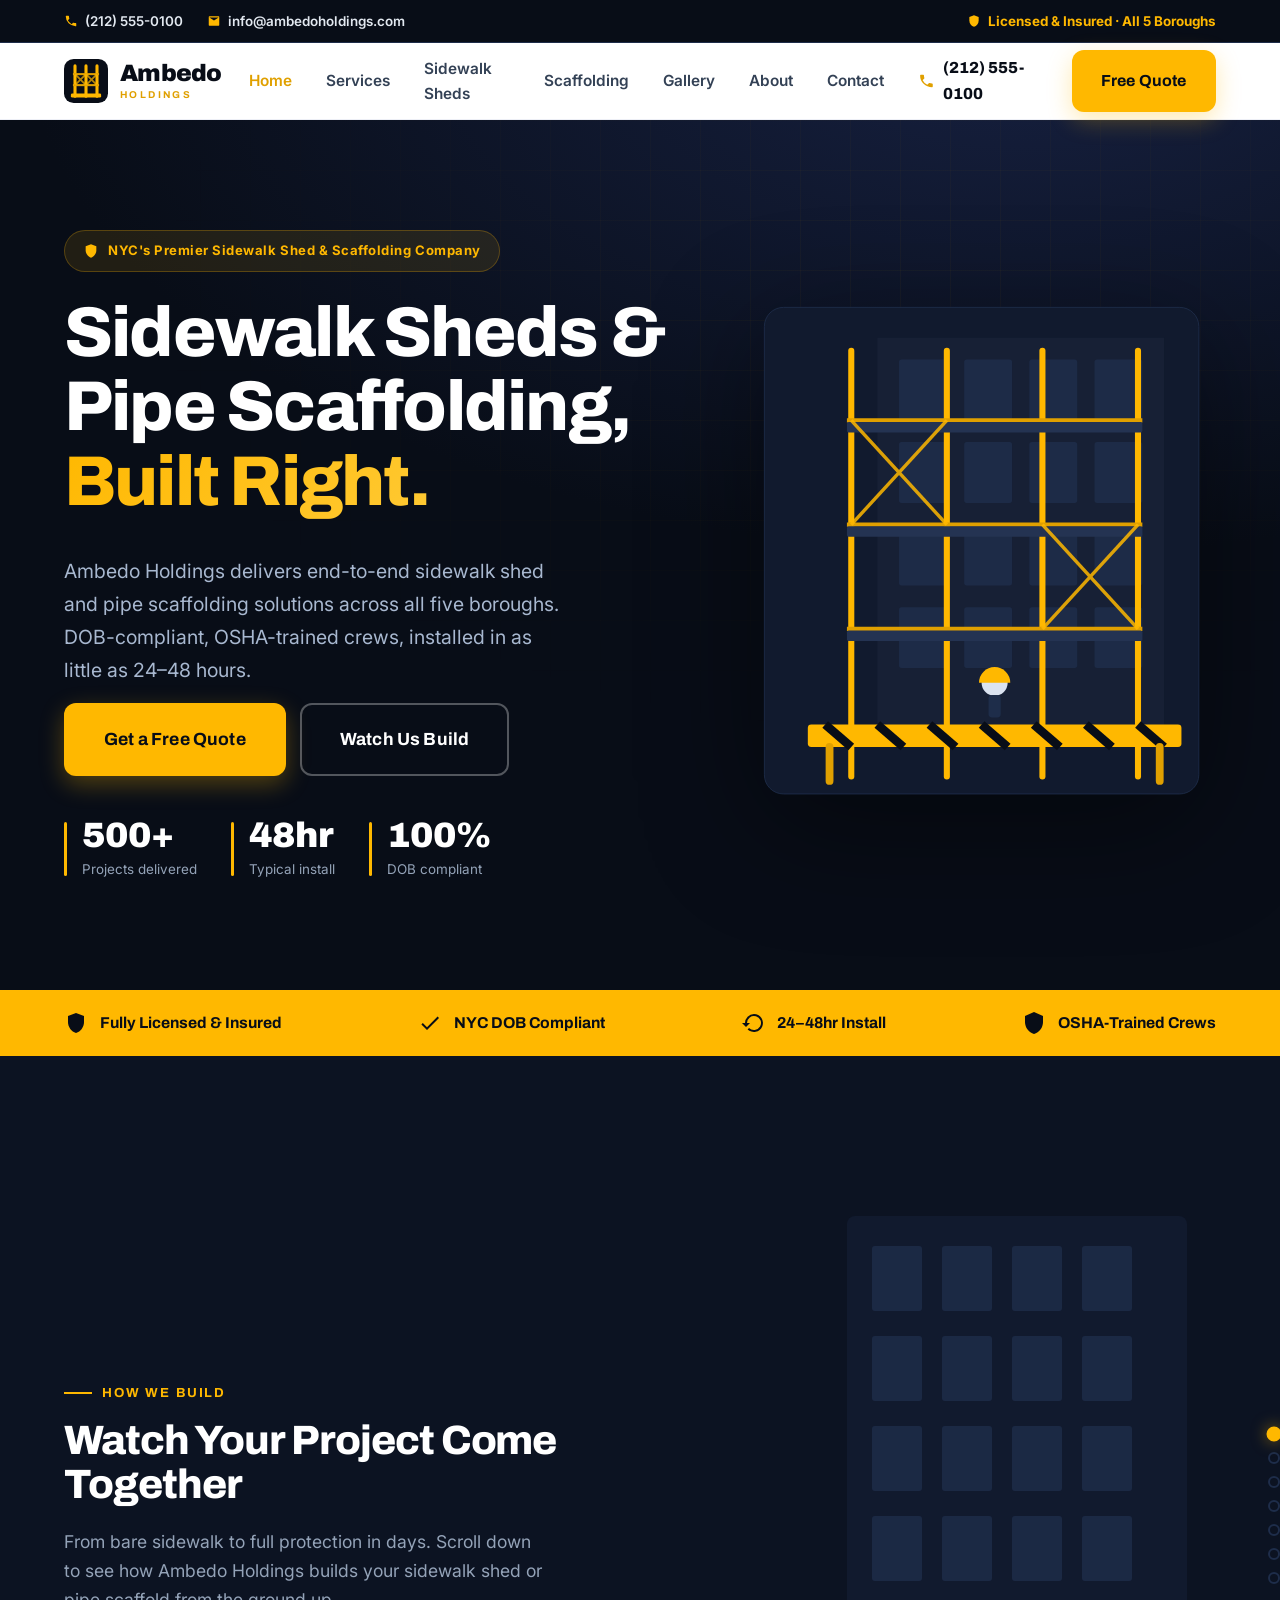
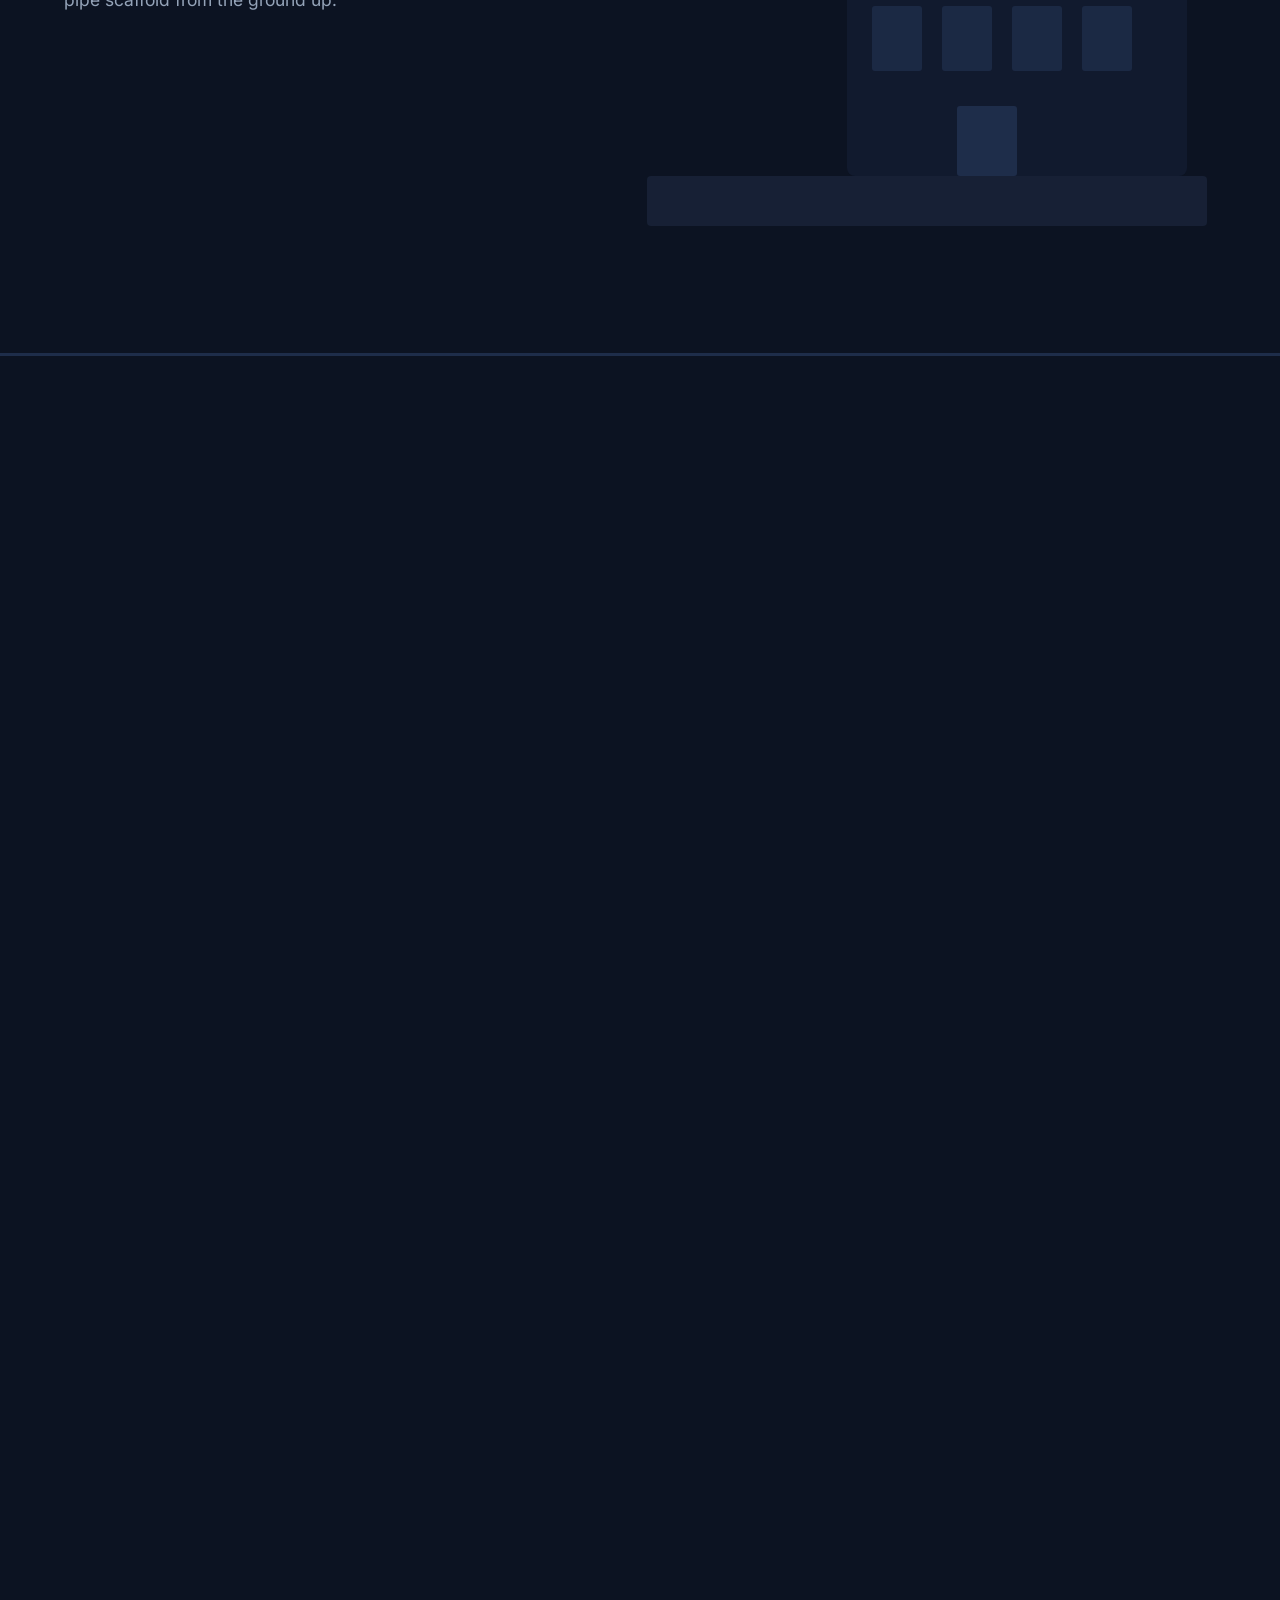
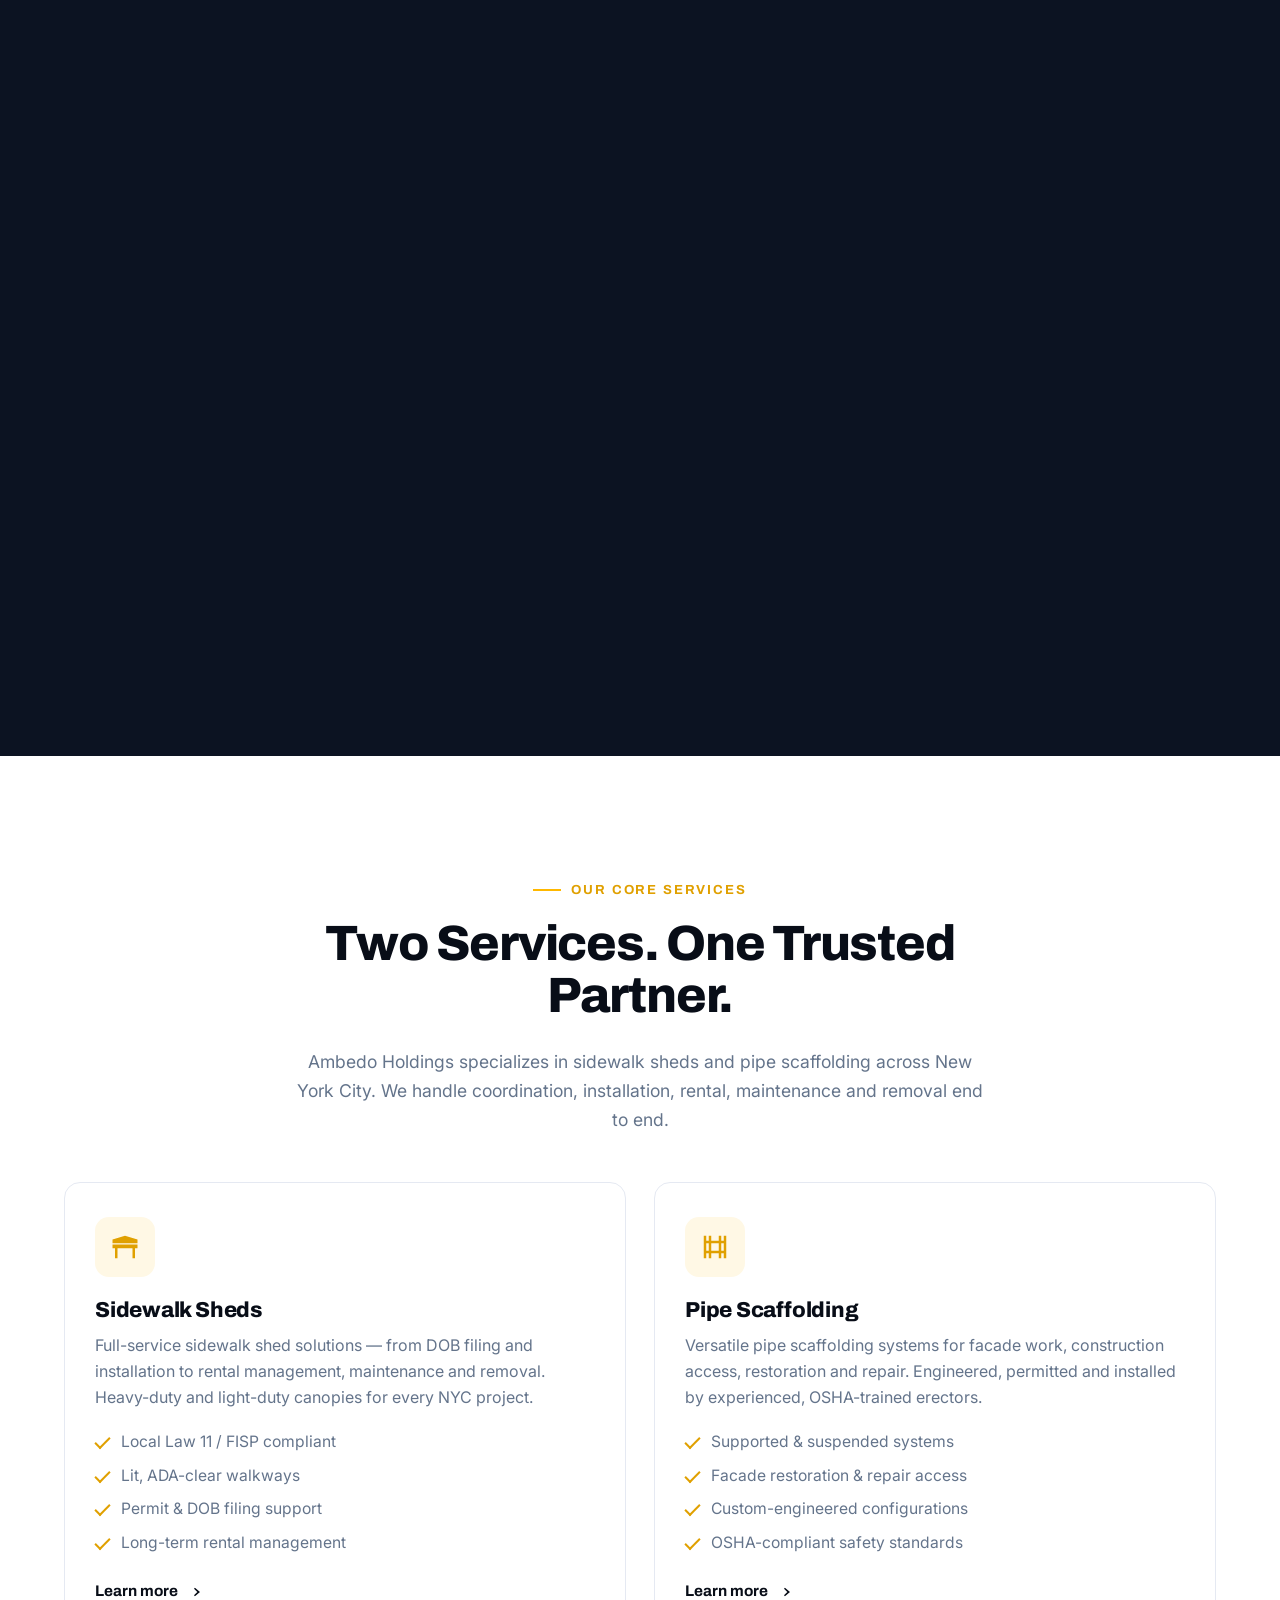
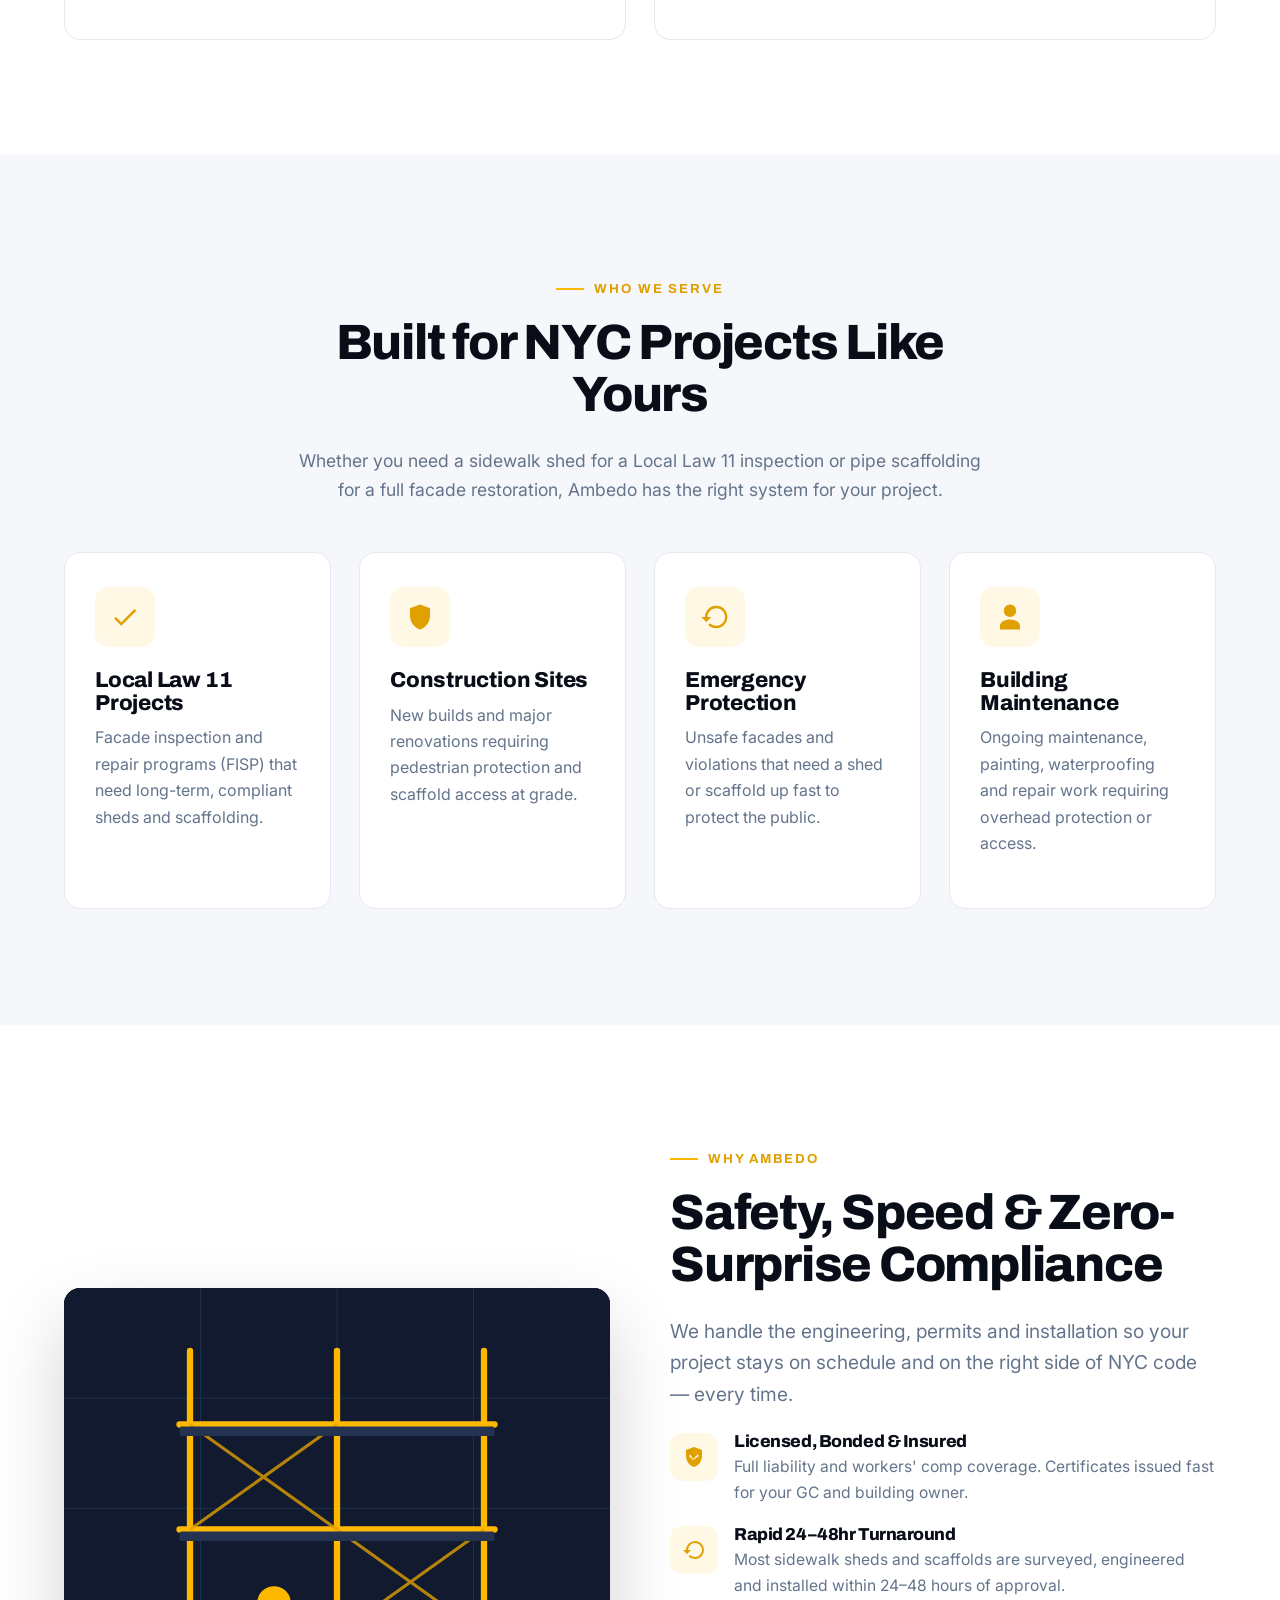
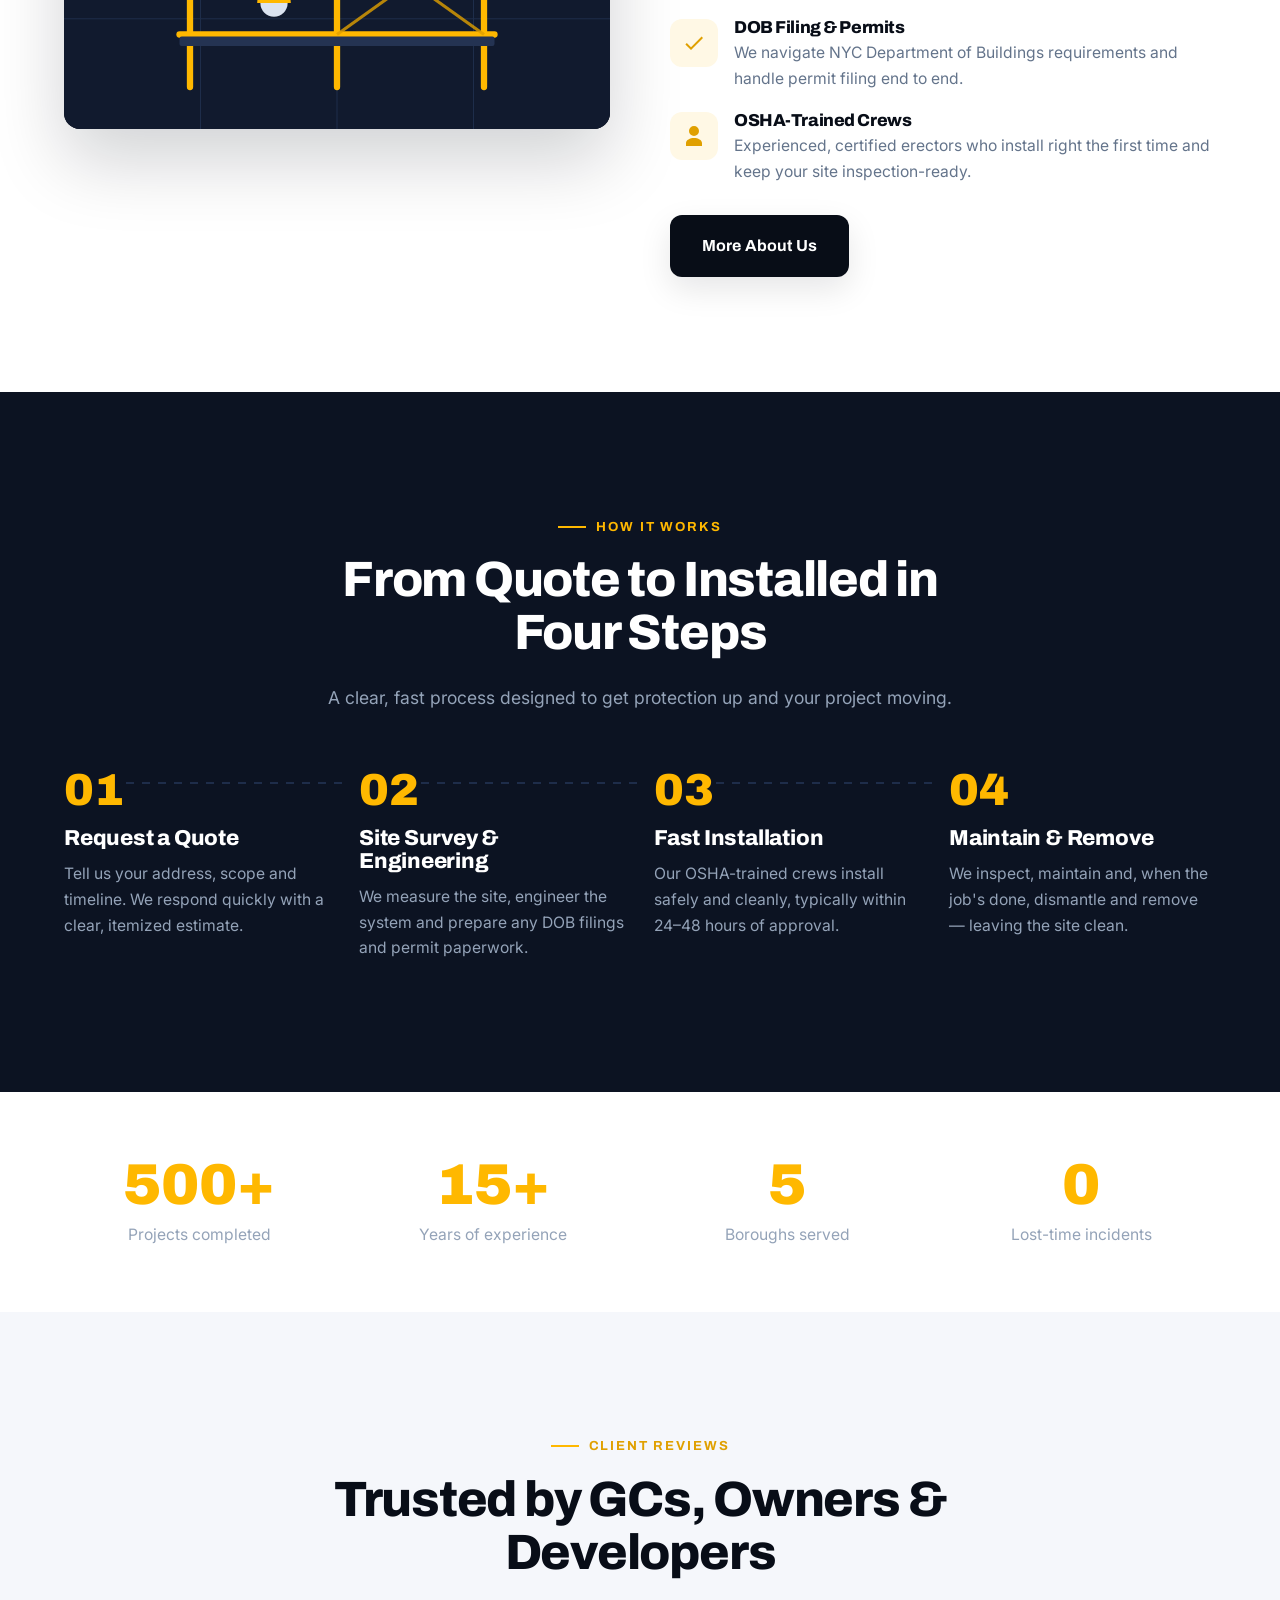
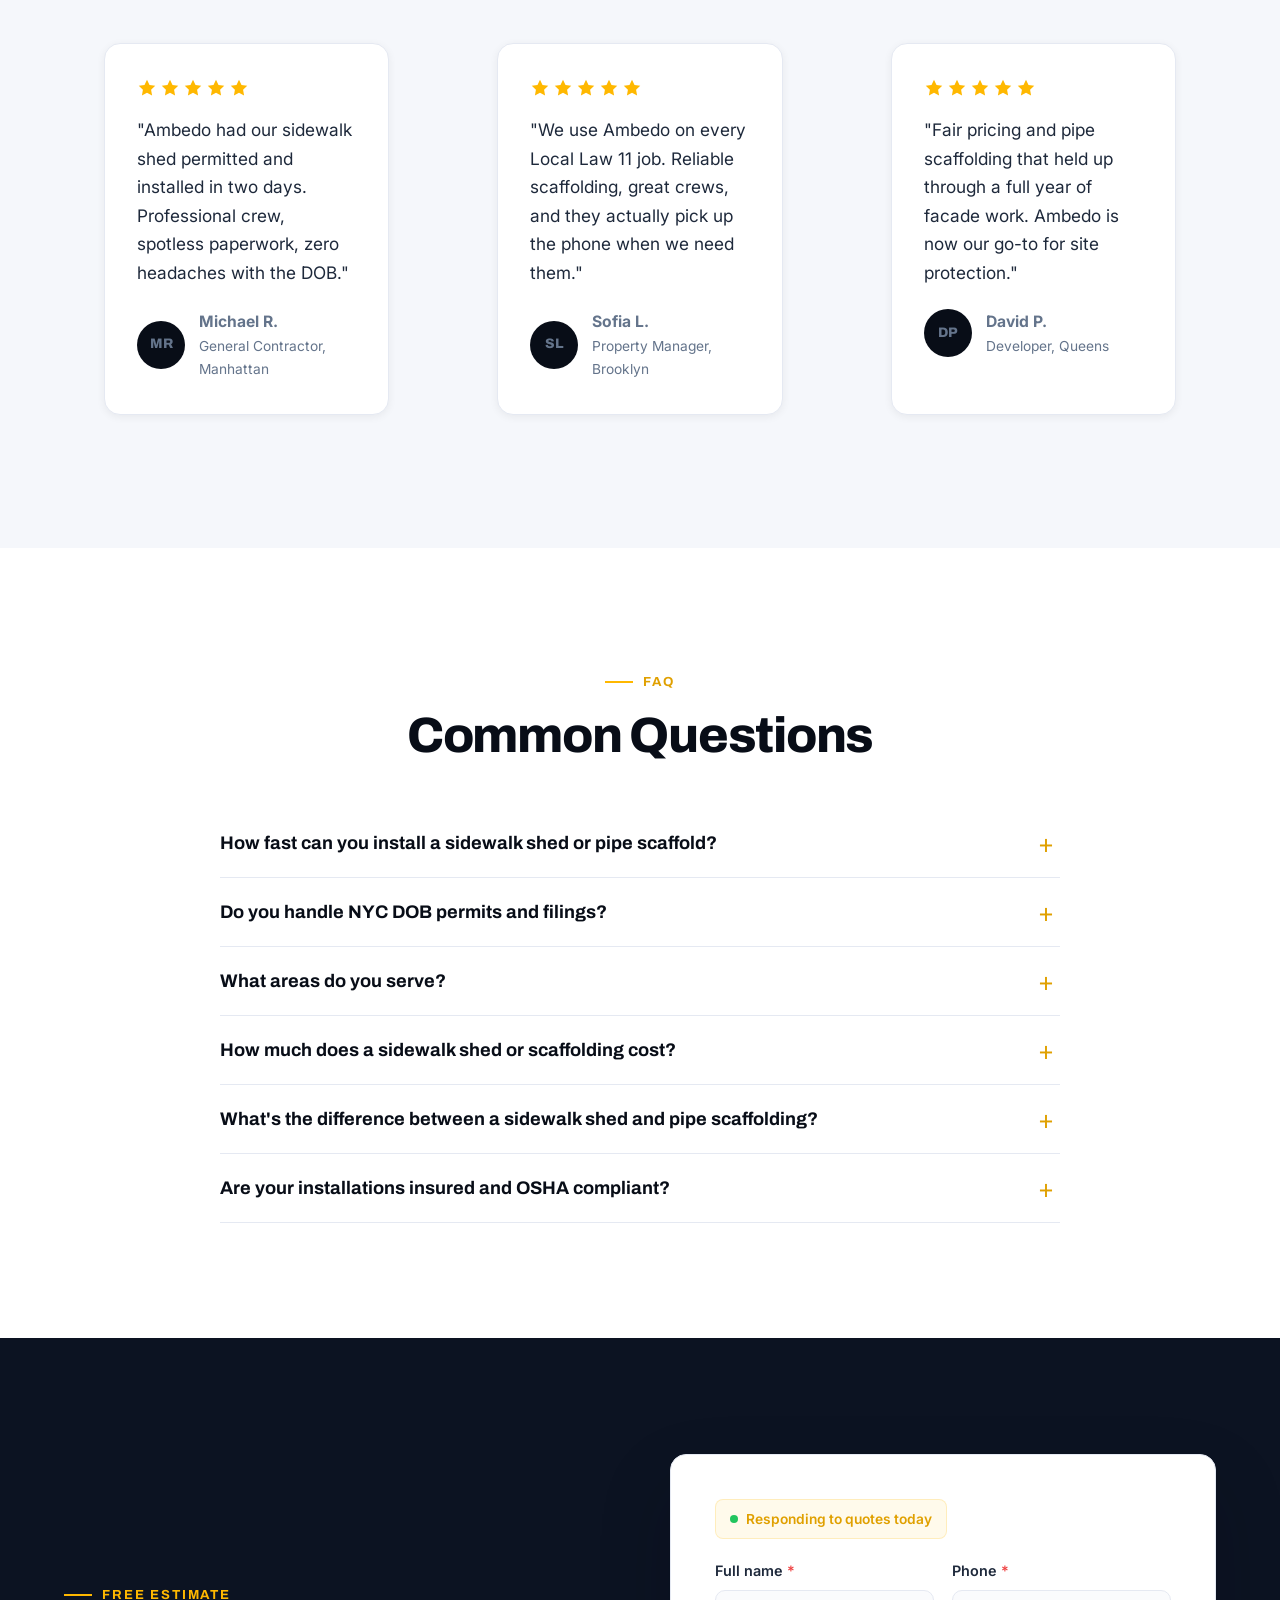
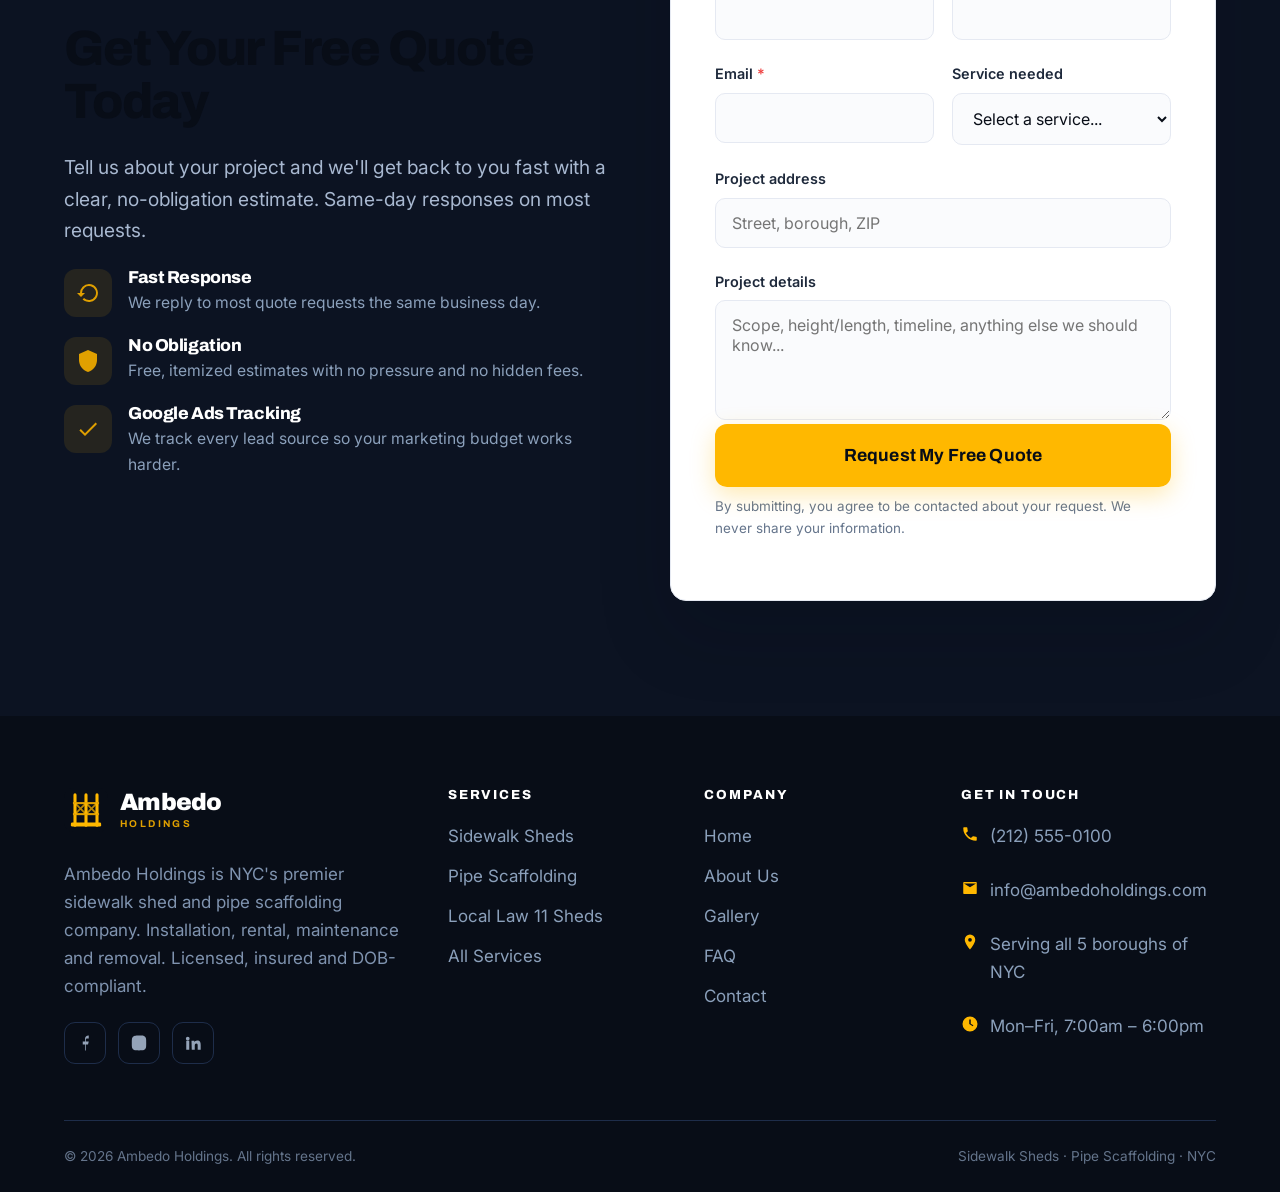
==== commit f9a7f6ea: "Rebrand to Ambedo Holdings with scroll-driven scaffolding build animation Complete site rebuild: Amg" ====
--- a/index.html
+++ b/index.html
@@ -3,53 +3,49 @@
 <head>
   <meta charset="utf-8">
   <meta name="viewport" content="width=device-width, initial-scale=1">
-  <title>Sidewalk Sheds NYC | Install, Rental &amp; Removal | Amguard</title>
-  <meta name="description" content="Amguard is NYC's sidewalk shed specialist — installation, rental management, maintenance and removal. DOB-compliant &amp; Local Law 11 ready, installed in 24–48 hours. Licensed &amp; insured. Free quote.">
-  <meta name="keywords" content="sidewalk shed NYC, sidewalk shed rental, sidewalk shed installation, sidewalk bridging, Local Law 11 sidewalk shed, DOB sidewalk shed, pedestrian protection NYC, emergency building protection">
-  <link rel="canonical" href="https://www.amguard.com/">
+  <title>Sidewalk Sheds & Pipe Scaffolding NYC | Ambedo Holdings</title>
+  <meta name="description" content="Ambedo Holdings is NYC's premier sidewalk shed and pipe scaffolding company. DOB-compliant installation, rental & removal across all 5 boroughs. Licensed & insured. Free quote in 24 hours.">
+  <meta name="keywords" content="sidewalk shed NYC, pipe scaffolding NYC, sidewalk shed installation, scaffolding rental NYC, Local Law 11 sidewalk shed, DOB sidewalk shed, pedestrian protection NYC, scaffolding company New York, pipe scaffold rental, construction scaffolding NYC">
+  <link rel="canonical" href="https://www.ambedoholdings.com/">
   <meta name="robots" content="index, follow, max-image-preview:large">
-  <meta name="theme-color" content="#0b1220">
+  <meta name="theme-color" content="#080d17">
   <meta name="geo.region" content="US-NY">
   <meta name="geo.placename" content="New York City">
 
-  <!-- Open Graph / Twitter -->
   <meta property="og:type" content="website">
-  <meta property="og:site_name" content="Amguard">
-  <meta property="og:title" content="Sidewalk Sheds NYC | Install, Rental &amp; Removal | Amguard">
-  <meta property="og:description" content="NYC's sidewalk shed specialist — install, rental, maintenance &amp; removal. DOB-compliant, Local Law 11 ready, up in 24–48 hours. Get a free quote.">
-  <meta property="og:url" content="https://www.amguard.com/">
-  <meta property="og:image" content="https://www.amguard.com/images/og-image.svg">
+  <meta property="og:site_name" content="Ambedo Holdings">
+  <meta property="og:title" content="Sidewalk Sheds & Pipe Scaffolding NYC | Ambedo Holdings">
+  <meta property="og:description" content="NYC's premier sidewalk shed & pipe scaffolding company. DOB-compliant, installed in 24–48 hours. Licensed & insured. Get a free quote.">
+  <meta property="og:url" content="https://www.ambedoholdings.com/">
+  <meta property="og:image" content="https://www.ambedoholdings.com/images/og-image.svg">
   <meta name="twitter:card" content="summary_large_image">
-  <meta name="twitter:title" content="Sidewalk Sheds NYC | Amguard">
-  <meta name="twitter:description" content="NYC's sidewalk shed specialist — install, rental, maintenance &amp; removal. DOB-compliant, up in 24–48 hours.">
-  <meta name="twitter:image" content="https://www.amguard.com/images/og-image.svg">
+  <meta name="twitter:title" content="Sidewalk Sheds & Pipe Scaffolding NYC | Ambedo Holdings">
+  <meta name="twitter:description" content="NYC's premier sidewalk shed & pipe scaffolding company. DOB-compliant, up in 24–48 hours.">
+  <meta name="twitter:image" content="https://www.ambedoholdings.com/images/og-image.svg">
 
   <link rel="icon" href="/favicon.svg" type="image/svg+xml">
   <link rel="apple-touch-icon" href="/favicon.svg">
   <link rel="manifest" href="/site.webmanifest">
 
-  <!-- Fonts -->
   <link rel="preconnect" href="https://fonts.googleapis.com">
   <link rel="preconnect" href="https://fonts.gstatic.com" crossorigin>
   <link href="https://fonts.googleapis.com/css2?family=Archivo:wght@600;700;800;900&family=Inter:wght@400;500;600;700&display=swap" rel="stylesheet">
   <link rel="stylesheet" href="/css/styles.css">
 
-  <!-- Structured data: LocalBusiness -->
   <script type="application/ld+json">
   {
     "@context": "https://schema.org",
     "@type": "GeneralContractor",
-    "@id": "https://www.amguard.com/#business",
-    "name": "Amguard",
-    "image": "https://www.amguard.com/images/og-image.svg",
-    "url": "https://www.amguard.com/",
+    "@id": "https://www.ambedoholdings.com/#business",
+    "name": "Ambedo Holdings",
+    "image": "https://www.ambedoholdings.com/images/og-image.svg",
+    "url": "https://www.ambedoholdings.com/",
     "telephone": "+1-212-555-0100",
-    "email": "info@amguard.com",
+    "email": "info@ambedoholdings.com",
     "priceRange": "$$",
-    "description": "Licensed and insured NYC sidewalk shed specialist — coordination, installation, rental management, maintenance and removal for Local Law 11, construction, emergency protection and building maintenance projects.",
+    "description": "Licensed and insured NYC sidewalk shed and pipe scaffolding company — installation, rental, maintenance and removal for Local Law 11, construction, emergency protection and building maintenance projects across all five boroughs.",
     "address": {
       "@type": "PostalAddress",
-      "streetAddress": "123 Example Ave",
       "addressLocality": "New York",
       "addressRegion": "NY",
       "postalCode": "10001",
@@ -69,26 +65,25 @@
     }],
     "hasOfferCatalog": {
       "@type": "OfferCatalog",
-      "name": "Amguard Services",
+      "name": "Ambedo Holdings Services",
       "itemListElement": [
-        { "@type": "Offer", "itemOffered": { "@type": "Service", "name": "Sidewalk Sheds" } },
+        { "@type": "Offer", "itemOffered": { "@type": "Service", "name": "Sidewalk Shed Installation" } },
+        { "@type": "Offer", "itemOffered": { "@type": "Service", "name": "Pipe Scaffolding" } },
         { "@type": "Offer", "itemOffered": { "@type": "Service", "name": "Local Law 11 Sidewalk Sheds" } },
         { "@type": "Offer", "itemOffered": { "@type": "Service", "name": "Sidewalk Shed Rental & Maintenance" } },
-        { "@type": "Offer", "itemOffered": { "@type": "Service", "name": "Construction Site Fencing" } },
-        { "@type": "Offer", "itemOffered": { "@type": "Service", "name": "Debris Chutes" } },
-        { "@type": "Offer", "itemOffered": { "@type": "Service", "name": "Scaffolding & Temporary Access Systems" } }
+        { "@type": "Offer", "itemOffered": { "@type": "Service", "name": "Emergency Building Protection" } },
+        { "@type": "Offer", "itemOffered": { "@type": "Service", "name": "Scaffolding Rental NYC" } }
       ]
     },
     "sameAs": []
   }
   </script>
-  <!-- Structured data: Website -->
   <script type="application/ld+json">
   {
     "@context": "https://schema.org",
     "@type": "WebSite",
-    "name": "Amguard",
-    "url": "https://www.amguard.com/"
+    "name": "Ambedo Holdings",
+    "url": "https://www.ambedoholdings.com/"
   }
   </script>
 </head>
@@ -100,26 +95,28 @@
     <div class="container">
       <div class="topbar-left">
         <span><svg viewBox="0 0 24 24"><path d="M6.6 10.8a15.9 15.9 0 0 0 6.6 6.6l2.2-2.2a1 1 0 0 1 1-.25 11.4 11.4 0 0 0 3.6.58 1 1 0 0 1 1 1V20a1 1 0 0 1-1 1A17 17 0 0 1 3 4a1 1 0 0 1 1-1h3.5a1 1 0 0 1 1 1 11.4 11.4 0 0 0 .58 3.6 1 1 0 0 1-.25 1z"/></svg><a href="tel:+12125550100">(212) 555-0100</a></span>
-        <span><svg viewBox="0 0 24 24"><path d="M4 4h16a1 1 0 0 1 1 1v14a1 1 0 0 1-1 1H4a1 1 0 0 1-1-1V5a1 1 0 0 1 1-1zm8 7 8-5H4z"/></svg><a href="mailto:info@amguard.com">info@amguard.com</a></span>
-      </div>
-      <span class="topbar-badge"><svg viewBox="0 0 24 24"><path d="M12 2 4 5v6c0 5 3.4 9.7 8 11 4.6-1.3 8-6 8-11V5z"/></svg>Licensed &amp; Insured · Serving All 5 Boroughs</span>
+        <span><svg viewBox="0 0 24 24"><path d="M4 4h16a1 1 0 0 1 1 1v14a1 1 0 0 1-1 1H4a1 1 0 0 1-1-1V5a1 1 0 0 1 1-1zm8 7 8-5H4z"/></svg><a href="mailto:info@ambedoholdings.com">info@ambedoholdings.com</a></span>
+      </div>
+      <span class="topbar-badge"><svg viewBox="0 0 24 24"><path d="M12 2 4 5v6c0 5 3.4 9.7 8 11 4.6-1.3 8-6 8-11V5z"/></svg>Licensed &amp; Insured &middot; All 5 Boroughs</span>
     </div>
   </div>
 
   <!-- ===== Header ===== -->
   <header class="site-header">
     <div class="container nav">
-      <a class="brand" href="/" aria-label="Amguard home">
-        <img class="brand-mark" src="/favicon.svg" alt="" width="42" height="42">
+      <a class="brand" href="/" aria-label="Ambedo Holdings home">
+        <img class="brand-mark" src="/favicon.svg" alt="" width="44" height="44">
         <span class="brand-text">
-          <span class="brand-name">Amguard</span>
-          <span class="brand-sub">Site Protection</span>
+          <span class="brand-name">Ambedo</span>
+          <span class="brand-sub">Holdings</span>
         </span>
       </a>
       <nav aria-label="Primary">
         <ul class="nav-links">
           <li><a href="/" class="active">Home</a></li>
           <li><a href="/services.html">Services</a></li>
+          <li><a href="/sidewalk-sheds.html">Sidewalk Sheds</a></li>
+          <li><a href="/scaffolding.html">Scaffolding</a></li>
           <li><a href="/gallery.html">Gallery</a></li>
           <li><a href="/about.html">About</a></li>
           <li><a href="/contact.html">Contact</a></li>
@@ -129,7 +126,7 @@
         <a class="nav-phone" href="tel:+12125550100"><svg viewBox="0 0 24 24"><path d="M6.6 10.8a15.9 15.9 0 0 0 6.6 6.6l2.2-2.2a1 1 0 0 1 1-.25 11.4 11.4 0 0 0 3.6.58 1 1 0 0 1 1 1V20a1 1 0 0 1-1 1A17 17 0 0 1 3 4a1 1 0 0 1 1-1h3.5a1 1 0 0 1 1 1 11.4 11.4 0 0 0 .58 3.6 1 1 0 0 1-.25 1z"/></svg>(212) 555-0100</a>
         <a class="btn" href="/contact.html">Free Quote</a>
       </div>
-      <button class="nav-toggle" aria-label="Toggle menu" aria-expanded="false" aria-controls="primary-nav"><span></span></button>
+      <button class="nav-toggle" aria-label="Toggle menu" aria-expanded="false"><span></span></button>
     </div>
   </header>
 
@@ -138,26 +135,25 @@
     <section class="hero">
       <div class="container">
         <div class="hero-copy">
-          <span class="hero-badge"><svg viewBox="0 0 24 24"><path d="M12 2 4 5v6c0 5 3.4 9.7 8 11 4.6-1.3 8-6 8-11V5z"/></svg>NYC's Sidewalk Shed Specialists</span>
-          <h1>NYC Sidewalk Sheds, <span class="hl">Installed Fast.</span></h1>
-          <p>Amguard handles your sidewalk shed end to end — coordination, installation, rental management, maintenance and removal — across all five boroughs. DOB-compliant, Local Law 11 ready, and up in as little as 24–48 hours.</p>
+          <span class="hero-badge"><svg viewBox="0 0 24 24"><path d="M12 2 4 5v6c0 5 3.4 9.7 8 11 4.6-1.3 8-6 8-11V5z"/></svg>NYC's Premier Sidewalk Shed &amp; Scaffolding Company</span>
+          <h1>Sidewalk Sheds &amp; Pipe Scaffolding, <span class="hl">Built Right.</span></h1>
+          <p>Ambedo Holdings delivers end-to-end sidewalk shed and pipe scaffolding solutions across all five boroughs. DOB-compliant, OSHA-trained crews, installed in as little as 24&ndash;48 hours.</p>
           <div class="btn-row">
             <a class="btn btn--lg" href="/contact.html">Get a Free Quote</a>
-            <a class="btn btn--ghost btn--lg" href="/services.html">Our Services</a>
+            <a class="btn btn--ghost btn--lg" href="#build-animation">Watch Us Build</a>
           </div>
           <div class="hero-stats">
-            <div class="hero-stat"><strong>500+</strong><span>Projects delivered</span></div>
+            <div class="hero-stat"><strong data-count="500" data-suffix="+">0</strong><span>Projects delivered</span></div>
             <div class="hero-stat"><strong>48hr</strong><span>Typical install</span></div>
             <div class="hero-stat"><strong>100%</strong><span>DOB compliant</span></div>
           </div>
         </div>
         <div class="hero-visual" aria-hidden="true">
           <svg viewBox="0 0 540 600" xmlns="http://www.w3.org/2000/svg">
-            <rect x="20" y="20" width="500" height="560" rx="22" fill="#131e33" stroke="#26324a"/>
-            <!-- building facade -->
-            <rect x="150" y="55" width="330" height="470" fill="#1c2942"/>
+            <rect x="20" y="20" width="500" height="560" rx="22" fill="#111a2e" stroke="#1e2d4a"/>
+            <rect x="150" y="55" width="330" height="470" fill="#172035"/>
             <g opacity="0.9">
-              <g fill="#2b3a58">
+              <g fill="#1e2d4a">
                 <rect x="175" y="80" width="55" height="70" rx="3"/>
                 <rect x="250" y="80" width="55" height="70" rx="3"/>
                 <rect x="325" y="80" width="55" height="70" rx="3"/>
@@ -176,36 +172,30 @@
                 <rect x="400" y="365" width="55" height="70" rx="3"/>
               </g>
             </g>
-            <!-- scaffold structure -->
             <g stroke="#ffb800" stroke-width="7" stroke-linecap="round">
-              <!-- uprights -->
               <line x1="120" y1="70" x2="120" y2="560"/>
               <line x1="230" y1="70" x2="230" y2="560"/>
               <line x1="340" y1="70" x2="340" y2="560"/>
               <line x1="450" y1="70" x2="450" y2="560"/>
             </g>
             <g stroke="#e0a000" stroke-width="5">
-              <!-- ledgers / platforms -->
               <line x1="115" y1="150" x2="455" y2="150"/>
               <line x1="115" y1="270" x2="455" y2="270"/>
               <line x1="115" y1="390" x2="455" y2="390"/>
             </g>
-            <!-- planks -->
-            <g fill="#3a4a68">
+            <g fill="#243352">
               <rect x="115" y="152" width="340" height="12" rx="2"/>
               <rect x="115" y="272" width="340" height="12" rx="2"/>
               <rect x="115" y="392" width="340" height="12" rx="2"/>
             </g>
-            <!-- diagonal braces -->
             <g stroke="#ffb800" stroke-width="4" opacity="0.85">
               <line x1="120" y1="150" x2="230" y2="270"/>
               <line x1="230" y1="150" x2="120" y2="270"/>
               <line x1="340" y1="270" x2="450" y2="390"/>
               <line x1="450" y1="270" x2="340" y2="390"/>
             </g>
-            <!-- sidewalk shed deck -->
             <rect x="70" y="500" width="430" height="26" rx="4" fill="#ffb800"/>
-            <g stroke="#0b1220" stroke-width="10">
+            <g stroke="#080d17" stroke-width="10">
               <line x1="90" y1="500" x2="120" y2="526"/>
               <line x1="150" y1="500" x2="180" y2="526"/>
               <line x1="210" y1="500" x2="240" y2="526"/>
@@ -214,15 +204,13 @@
               <line x1="390" y1="500" x2="420" y2="526"/>
               <line x1="450" y1="500" x2="480" y2="526"/>
             </g>
-            <!-- shed posts -->
             <g stroke="#e0a000" stroke-width="9" stroke-linecap="round">
               <line x1="95" y1="526" x2="95" y2="565"/>
               <line x1="475" y1="526" x2="475" y2="565"/>
             </g>
-            <!-- hard hat worker -->
-            <circle cx="285" cy="452" r="15" fill="#eef2f8"/>
+            <circle cx="285" cy="452" r="15" fill="#dbe3f0"/>
             <path d="M267 452a18 18 0 0 1 36 0z" fill="#ffb800"/>
-            <rect x="278" y="466" width="14" height="26" rx="4" fill="#2b3a58"/>
+            <rect x="278" y="466" width="14" height="26" rx="4" fill="#1e2d4a"/>
           </svg>
         </div>
       </div>
@@ -233,83 +221,253 @@
       <div class="container">
         <span class="trust-item"><svg viewBox="0 0 24 24"><path d="M12 2 4 5v6c0 5 3.4 9.7 8 11 4.6-1.3 8-6 8-11V5z"/></svg>Fully Licensed &amp; Insured</span>
         <span class="trust-item"><svg viewBox="0 0 24 24"><path d="M9 16.2 4.8 12l-1.4 1.4L9 19 21 7l-1.4-1.4z"/></svg>NYC DOB Compliant</span>
-        <span class="trust-item"><svg viewBox="0 0 24 24"><path d="M13 3a9 9 0 0 0-9 9H1l4 4 4-4H6a7 7 0 1 1 2 4.9l-1.4 1.5A9 9 0 1 0 13 3z"/></svg>Fast 24–48hr Turnaround</span>
+        <span class="trust-item"><svg viewBox="0 0 24 24"><path d="M13 3a9 9 0 0 0-9 9H1l4 4 4-4H6a7 7 0 1 1 2 4.9l-1.4 1.5A9 9 0 1 0 13 3z"/></svg>24&ndash;48hr Install</span>
         <span class="trust-item"><svg viewBox="0 0 24 24"><path d="M12 1 3 5v6c0 5.6 3.8 10.7 9 12 5.2-1.3 9-6.4 9-12V5z"/></svg>OSHA-Trained Crews</span>
       </div>
     </div>
 
-    <!-- ===== Core service: Sidewalk Sheds ===== -->
+    <!-- ==========================================================================
+         SCROLL-DRIVEN SCAFFOLDING BUILD ANIMATION
+         ========================================================================== -->
+    <section class="scaffold-theater" id="build-animation" style="height:500vh">
+      <div class="scaffold-stage">
+        <div class="scaffold-inner">
+          <!-- Text stages -->
+          <div class="scaffold-text">
+            <div class="scaffold-step active" data-step="0">
+              <span class="eyebrow">How We Build</span>
+              <h2>Watch Your Project Come Together</h2>
+              <p>From bare sidewalk to full protection in days. Scroll down to see how Ambedo Holdings builds your sidewalk shed or pipe scaffold from the ground up.</p>
+            </div>
+            <div class="scaffold-step" data-step="1">
+              <span class="eyebrow">Step 1: Foundation</span>
+              <h2>Base Plates &amp; Mudsills</h2>
+              <p>Every project starts with a solid foundation. Our crews set base plates and mudsills on the sidewalk, establishing the footprint for the entire structure.</p>
+            </div>
+            <div class="scaffold-step" data-step="2">
+              <span class="eyebrow">Step 2: Uprights</span>
+              <h2>Vertical Standards Rise</h2>
+              <p>Pipe scaffold uprights are set into the base plates and plumbed perfectly vertical. These steel standards carry the entire load of the structure above.</p>
+            </div>
+            <div class="scaffold-step" data-step="3">
+              <span class="eyebrow">Step 3: Framing</span>
+              <h2>Ledgers &amp; Transoms Connect</h2>
+              <p>Horizontal ledgers and transoms lock the uprights together, creating the rigid framework that gives sidewalk sheds and scaffolding their strength.</p>
+            </div>
+            <div class="scaffold-step" data-step="4">
+              <span class="eyebrow">Step 4: Bracing</span>
+              <h2>Cross Braces for Stability</h2>
+              <p>Diagonal cross braces are added throughout the structure, preventing racking and ensuring the scaffold can withstand wind loads and dynamic forces.</p>
+            </div>
+            <div class="scaffold-step" data-step="5">
+              <span class="eyebrow">Step 5: Platforms</span>
+              <h2>Decking &amp; Work Surfaces</h2>
+              <p>Scaffold planks and platform decking go in, creating safe working surfaces for your crews and overhead protection for pedestrians below.</p>
+            </div>
+            <div class="scaffold-step" data-step="6">
+              <span class="eyebrow">Step 6: Complete</span>
+              <h2>Guardrails, Lights &amp; Inspection</h2>
+              <p>Guardrails, toeboards, and lighting are installed. Our team performs a final safety inspection. Your project is ready &mdash; DOB-compliant and built to last.</p>
+            </div>
+          </div>
+
+          <!-- Animated SVG -->
+          <div class="scaffold-svg-wrap">
+            <svg class="scaffold-svg" viewBox="0 0 560 640" xmlns="http://www.w3.org/2000/svg" aria-hidden="true">
+              <!-- Background: ground & building -->
+              <rect x="0" y="590" width="560" height="50" fill="#172035" rx="4"/>
+              <rect x="200" y="30" width="340" height="560" fill="#111a2e" rx="8"/>
+              <!-- Windows -->
+              <g fill="#1e2d4a" opacity="0.8">
+                <rect x="225" y="60" width="50" height="65" rx="3"/>
+                <rect x="295" y="60" width="50" height="65" rx="3"/>
+                <rect x="365" y="60" width="50" height="65" rx="3"/>
+                <rect x="435" y="60" width="50" height="65" rx="3"/>
+                <rect x="225" y="150" width="50" height="65" rx="3"/>
+                <rect x="295" y="150" width="50" height="65" rx="3"/>
+                <rect x="365" y="150" width="50" height="65" rx="3"/>
+                <rect x="435" y="150" width="50" height="65" rx="3"/>
+                <rect x="225" y="240" width="50" height="65" rx="3"/>
+                <rect x="295" y="240" width="50" height="65" rx="3"/>
+                <rect x="365" y="240" width="50" height="65" rx="3"/>
+                <rect x="435" y="240" width="50" height="65" rx="3"/>
+                <rect x="225" y="330" width="50" height="65" rx="3"/>
+                <rect x="295" y="330" width="50" height="65" rx="3"/>
+                <rect x="365" y="330" width="50" height="65" rx="3"/>
+                <rect x="435" y="330" width="50" height="65" rx="3"/>
+                <rect x="225" y="420" width="50" height="65" rx="3"/>
+                <rect x="295" y="420" width="50" height="65" rx="3"/>
+                <rect x="365" y="420" width="50" height="65" rx="3"/>
+                <rect x="435" y="420" width="50" height="65" rx="3"/>
+              </g>
+              <!-- Door -->
+              <rect x="310" y="520" width="60" height="70" fill="#1e2d4a" rx="3"/>
+
+              <!-- STAGE 1: Base plates & mudsills -->
+              <g class="build-el" data-stage="1" data-anim="fade">
+                <rect x="60" y="580" width="420" height="12" rx="3" fill="#243352"/>
+                <rect x="80" y="574" width="24" height="18" rx="2" fill="#ffb800" opacity="0.8"/>
+                <rect x="180" y="574" width="24" height="18" rx="2" fill="#ffb800" opacity="0.8"/>
+                <rect x="280" y="574" width="24" height="18" rx="2" fill="#ffb800" opacity="0.8"/>
+                <rect x="380" y="574" width="24" height="18" rx="2" fill="#ffb800" opacity="0.8"/>
+                <rect x="460" y="574" width="24" height="18" rx="2" fill="#ffb800" opacity="0.8"/>
+              </g>
+
+              <!-- STAGE 2: Vertical uprights -->
+              <g class="build-el" data-stage="2" data-anim="rise">
+                <line x1="92" y1="50" x2="92" y2="574" stroke="#ffb800" stroke-width="7" stroke-linecap="round"/>
+                <line x1="192" y1="50" x2="192" y2="574" stroke="#ffb800" stroke-width="7" stroke-linecap="round"/>
+                <line x1="292" y1="50" x2="292" y2="574" stroke="#ffb800" stroke-width="7" stroke-linecap="round"/>
+                <line x1="392" y1="50" x2="392" y2="574" stroke="#ffb800" stroke-width="7" stroke-linecap="round"/>
+                <line x1="472" y1="50" x2="472" y2="574" stroke="#ffb800" stroke-width="7" stroke-linecap="round"/>
+              </g>
+
+              <!-- STAGE 3: Horizontal ledgers & transoms -->
+              <g class="build-el" data-stage="3" data-anim="slide-r">
+                <line x1="85" y1="130" x2="480" y2="130" stroke="#e0a000" stroke-width="5"/>
+                <line x1="85" y1="220" x2="480" y2="220" stroke="#e0a000" stroke-width="5"/>
+                <line x1="85" y1="310" x2="480" y2="310" stroke="#e0a000" stroke-width="5"/>
+                <line x1="85" y1="400" x2="480" y2="400" stroke="#e0a000" stroke-width="5"/>
+                <line x1="85" y1="490" x2="480" y2="490" stroke="#e0a000" stroke-width="5"/>
+              </g>
+
+              <!-- STAGE 4: Cross braces -->
+              <g class="build-el" data-stage="4" data-anim="draw">
+                <line x1="92" y1="130" x2="192" y2="220" stroke="#ffb800" stroke-width="3.5" opacity="0.75"/>
+                <line x1="192" y1="130" x2="92" y2="220" stroke="#ffb800" stroke-width="3.5" opacity="0.75"/>
+                <line x1="292" y1="220" x2="392" y2="310" stroke="#ffb800" stroke-width="3.5" opacity="0.75"/>
+                <line x1="392" y1="220" x2="292" y2="310" stroke="#ffb800" stroke-width="3.5" opacity="0.75"/>
+                <line x1="92" y1="310" x2="192" y2="400" stroke="#ffb800" stroke-width="3.5" opacity="0.75"/>
+                <line x1="192" y1="310" x2="92" y2="400" stroke="#ffb800" stroke-width="3.5" opacity="0.75"/>
+                <line x1="392" y1="400" x2="472" y2="490" stroke="#ffb800" stroke-width="3.5" opacity="0.75"/>
+                <line x1="472" y1="400" x2="392" y2="490" stroke="#ffb800" stroke-width="3.5" opacity="0.75"/>
+              </g>
+
+              <!-- STAGE 5: Platforms / decking -->
+              <g class="build-el" data-stage="5" data-anim="fade">
+                <rect x="85" y="132" width="395" height="10" rx="2" fill="#243352"/>
+                <rect x="85" y="222" width="395" height="10" rx="2" fill="#243352"/>
+                <rect x="85" y="312" width="395" height="10" rx="2" fill="#243352"/>
+                <rect x="85" y="402" width="395" height="10" rx="2" fill="#243352"/>
+                <!-- Sidewalk shed canopy deck -->
+                <rect x="50" y="492" width="440" height="22" rx="4" fill="#ffb800"/>
+                <g stroke="#080d17" stroke-width="8">
+                  <line x1="70" y1="493" x2="95" y2="514"/>
+                  <line x1="140" y1="493" x2="165" y2="514"/>
+                  <line x1="210" y1="493" x2="235" y2="514"/>
+                  <line x1="280" y1="493" x2="305" y2="514"/>
+                  <line x1="350" y1="493" x2="375" y2="514"/>
+                  <line x1="420" y1="493" x2="445" y2="514"/>
+                </g>
+              </g>
+
+              <!-- STAGE 6: Guardrails, lights, workers -->
+              <g class="build-el" data-stage="6" data-anim="pop">
+                <!-- Guardrails -->
+                <line x1="85" y1="120" x2="480" y2="120" stroke="#94a3b8" stroke-width="2.5" stroke-dasharray="12,6"/>
+                <line x1="85" y1="300" x2="480" y2="300" stroke="#94a3b8" stroke-width="2.5" stroke-dasharray="12,6"/>
+                <!-- Lights -->
+                <circle cx="140" cy="506" r="5" fill="#ffc933" opacity="0.9"/>
+                <circle cx="280" cy="506" r="5" fill="#ffc933" opacity="0.9"/>
+                <circle cx="420" cy="506" r="5" fill="#ffc933" opacity="0.9"/>
+                <!-- Light glow -->
+                <circle cx="140" cy="506" r="14" fill="#ffb800" opacity="0.12"/>
+                <circle cx="280" cy="506" r="14" fill="#ffb800" opacity="0.12"/>
+                <circle cx="420" cy="506" r="14" fill="#ffb800" opacity="0.12"/>
+                <!-- Worker 1 -->
+                <circle cx="240" cy="390" r="12" fill="#dbe3f0"/>
+                <path d="M225 390a15 15 0 0 1 30 0z" fill="#ffb800"/>
+                <rect x="234" y="402" width="12" height="22" rx="3" fill="#1e2d4a"/>
+                <!-- Worker 2 -->
+                <circle cx="350" cy="210" r="12" fill="#dbe3f0"/>
+                <path d="M335 210a15 15 0 0 1 30 0z" fill="#ffb800"/>
+                <rect x="344" y="222" width="12" height="22" rx="3" fill="#1e2d4a"/>
+                <!-- Safety flag -->
+                <rect x="470" y="42" width="28" height="18" rx="2" fill="#ef4444" opacity="0.8"/>
+              </g>
+            </svg>
+          </div>
+        </div>
+
+        <!-- Progress dots -->
+        <div class="scaffold-progress">
+          <div class="scaffold-dot active" data-dot="0"></div>
+          <div class="scaffold-dot" data-dot="1"></div>
+          <div class="scaffold-dot" data-dot="2"></div>
+          <div class="scaffold-dot" data-dot="3"></div>
+          <div class="scaffold-dot" data-dot="4"></div>
+          <div class="scaffold-dot" data-dot="5"></div>
+          <div class="scaffold-dot" data-dot="6"></div>
+        </div>
+
+        <!-- Progress bar -->
+        <div class="scaffold-bar"><div class="scaffold-bar-fill"></div></div>
+      </div>
+    </section>
+
+    <!-- ===== Core Services ===== -->
     <section class="section" id="services">
       <div class="container">
         <div class="section-head center reveal">
-          <span class="eyebrow">Our Core Service</span>
-          <h2>Sidewalk Sheds, Handled End to End</h2>
-          <p>Amguard specializes in one thing and does it exceptionally well: sidewalk sheds across New York City. We coordinate, install, manage the rental, maintain and remove — so your project stays safe, compliant and on schedule from day one.</p>
-        </div>
-        <div class="grid grid-3">
+          <span class="eyebrow">Our Core Services</span>
+          <h2>Two Services. One Trusted Partner.</h2>
+          <p>Ambedo Holdings specializes in sidewalk sheds and pipe scaffolding across New York City. We handle coordination, installation, rental, maintenance and removal end to end.</p>
+        </div>
+        <div class="grid grid-2">
           <article class="card reveal">
             <div class="card-icon"><svg viewBox="0 0 24 24"><path d="M2 10h20v3H2zM4 13h2v8H4zM18 13h2v8h-2zM2 6l10-3 10 3v3H2z"/></svg></div>
-            <h3>Full-Service Sidewalk Sheds</h3>
-            <p>One partner for the entire lifecycle — coordination, DOB filing, installation, rental management, maintenance and removal.</p>
+            <h3>Sidewalk Sheds</h3>
+            <p>Full-service sidewalk shed solutions &mdash; from DOB filing and installation to rental management, maintenance and removal. Heavy-duty and light-duty canopies for every NYC project.</p>
             <ul class="card-list">
-              <li>Heavy &amp; light-duty canopies</li>
+              <li>Local Law 11 / FISP compliant</li>
               <li>Lit, ADA-clear walkways</li>
               <li>Permit &amp; DOB filing support</li>
+              <li>Long-term rental management</li>
             </ul>
             <a class="card-link" href="/sidewalk-sheds.html">Learn more <svg viewBox="0 0 24 24"><path d="M5 12h12l-5-5 1.4-1.4L21 12l-7.6 6.4L12 17l5-5H5z"/></svg></a>
           </article>
-          <article class="card reveal">
-            <div class="card-icon"><svg viewBox="0 0 24 24"><path d="M12 2 4 5v6c0 5 3.4 9.7 8 11 4.6-1.3 8-6 8-11V5zm-1 13-4-4 1.4-1.4L11 14.2l4.6-4.6L17 11z"/></svg></div>
-            <h3>Local Law 11 / FISP</h3>
-            <p>The right shed for facade inspections and repairs, engineered and permitted to keep your restoration program compliant.</p>
+          <article class="card reveal reveal-delay-1">
+            <div class="card-icon"><svg viewBox="0 0 24 24"><path d="M3 3h2v18H3zM19 3h2v18h-2zM7 3h2v18H7zM15 3h2v18h-2zM3 7h18v2H3zM3 15h18v2H3z"/></svg></div>
+            <h3>Pipe Scaffolding</h3>
+            <p>Versatile pipe scaffolding systems for facade work, construction access, restoration and repair. Engineered, permitted and installed by experienced, OSHA-trained erectors.</p>
             <ul class="card-list">
-              <li>Facade repair &amp; inspection sheds</li>
-              <li>Long-term rental &amp; maintenance</li>
-              <li>DOB-compliant engineering</li>
+              <li>Supported &amp; suspended systems</li>
+              <li>Facade restoration &amp; repair access</li>
+              <li>Custom-engineered configurations</li>
+              <li>OSHA-compliant safety standards</li>
             </ul>
-            <a class="card-link" href="/sidewalk-sheds.html#who-we-serve">Learn more <svg viewBox="0 0 24 24"><path d="M5 12h12l-5-5 1.4-1.4L21 12l-7.6 6.4L12 17l5-5H5z"/></svg></a>
+            <a class="card-link" href="/scaffolding.html">Learn more <svg viewBox="0 0 24 24"><path d="M5 12h12l-5-5 1.4-1.4L21 12l-7.6 6.4L12 17l5-5H5z"/></svg></a>
           </article>
-          <article class="card reveal">
-            <div class="card-icon"><svg viewBox="0 0 24 24"><path d="M13 3a9 9 0 0 0-9 9H1l4 4 4-4H6a7 7 0 1 1 2 4.9l-1.4 1.5A9 9 0 1 0 13 3z"/></svg></div>
-            <h3>Emergency Protection</h3>
-            <p>Fast-response sheds for unsafe facades, violations and emergencies — protecting the public while you plan repairs.</p>
-            <ul class="card-list">
-              <li>Rapid 24–48hr response</li>
-              <li>Unsafe facade &amp; violation cover</li>
-              <li>Building maintenance projects</li>
-            </ul>
-            <a class="card-link" href="/contact.html">Get help now <svg viewBox="0 0 24 24"><path d="M5 12h12l-5-5 1.4-1.4L21 12l-7.6 6.4L12 17l5-5H5z"/></svg></a>
-          </article>
-        </div>
-      </div>
-    </section>
-
-    <!-- ===== Who we serve ===== -->
+        </div>
+      </div>
+    </section>
+
+    <!-- ===== Who We Serve ===== -->
     <section class="section section--mist" id="who-we-serve">
       <div class="container">
         <div class="section-head center reveal">
           <span class="eyebrow">Who We Serve</span>
           <h2>Built for NYC Projects Like Yours</h2>
-          <p>Sidewalk sheds are required across a wide range of NYC projects. Whatever brings you here, we've got the right shed and the paperwork to match.</p>
+          <p>Whether you need a sidewalk shed for a Local Law 11 inspection or pipe scaffolding for a full facade restoration, Ambedo has the right system for your project.</p>
         </div>
         <div class="grid grid-4">
-          <div class="card reveal"><div class="card-icon"><svg viewBox="0 0 24 24"><path d="M9 16.2 4.8 12l-1.4 1.4L9 19 21 7l-1.4-1.4z"/></svg></div><h3>Local Law 11 Projects</h3><p class="mb-0">Facade inspection &amp; repair programs (FISP) that need long-term, compliant sheds.</p></div>
-          <div class="card reveal"><div class="card-icon"><svg viewBox="0 0 24 24"><path d="M12 2 4 5v6c0 5 3.4 9.7 8 11 4.6-1.3 8-6 8-11V5z"/></svg></div><h3>Active Construction Sites</h3><p class="mb-0">New builds and major renovations that require pedestrian protection at grade.</p></div>
-          <div class="card reveal"><div class="card-icon"><svg viewBox="0 0 24 24"><path d="M13 3a9 9 0 0 0-9 9H1l4 4 4-4H6a7 7 0 1 1 2 4.9l-1.4 1.5A9 9 0 1 0 13 3z"/></svg></div><h3>Emergency Building Protection</h3><p class="mb-0">Unsafe facades and violations that need a shed up fast to protect the public.</p></div>
-          <div class="card reveal"><div class="card-icon"><svg viewBox="0 0 24 24"><path d="M12 12a5 5 0 1 0-5-5 5 5 0 0 0 5 5zm0 2c-4 0-8 2-8 5v3h16v-3c0-3-4-5-8-5z"/></svg></div><h3>Building Maintenance</h3><p class="mb-0">Ongoing maintenance and repair work where overhead protection is required.</p></div>
-        </div>
-      </div>
-    </section>
-
-    <!-- ===== Why choose us (split) ===== -->
-    <section class="section section--mist">
+          <div class="card reveal"><div class="card-icon"><svg viewBox="0 0 24 24"><path d="M9 16.2 4.8 12l-1.4 1.4L9 19 21 7l-1.4-1.4z"/></svg></div><h3>Local Law 11 Projects</h3><p class="mb-0">Facade inspection and repair programs (FISP) that need long-term, compliant sheds and scaffolding.</p></div>
+          <div class="card reveal reveal-delay-1"><div class="card-icon"><svg viewBox="0 0 24 24"><path d="M12 2 4 5v6c0 5 3.4 9.7 8 11 4.6-1.3 8-6 8-11V5z"/></svg></div><h3>Construction Sites</h3><p class="mb-0">New builds and major renovations requiring pedestrian protection and scaffold access at grade.</p></div>
+          <div class="card reveal reveal-delay-2"><div class="card-icon"><svg viewBox="0 0 24 24"><path d="M13 3a9 9 0 0 0-9 9H1l4 4 4-4H6a7 7 0 1 1 2 4.9l-1.4 1.5A9 9 0 1 0 13 3z"/></svg></div><h3>Emergency Protection</h3><p class="mb-0">Unsafe facades and violations that need a shed or scaffold up fast to protect the public.</p></div>
+          <div class="card reveal reveal-delay-3"><div class="card-icon"><svg viewBox="0 0 24 24"><path d="M12 12a5 5 0 1 0-5-5 5 5 0 0 0 5 5zm0 2c-4 0-8 2-8 5v3h16v-3c0-3-4-5-8-5z"/></svg></div><h3>Building Maintenance</h3><p class="mb-0">Ongoing maintenance, painting, waterproofing and repair work requiring overhead protection or access.</p></div>
+        </div>
+      </div>
+    </section>
+
+    <!-- ===== Why Choose Us ===== -->
+    <section class="section">
       <div class="container split">
         <div class="split-media reveal">
           <div class="media-panel">
             <svg viewBox="0 0 520 420" xmlns="http://www.w3.org/2000/svg" aria-hidden="true">
-              <rect width="520" height="420" fill="#131e33"/>
-              <g stroke="#26324a" stroke-width="1">
-                <path d="M0 105 H520 M0 210 H520 M0 315 H520 M130 0 V420 M260 0 V420 M390 0 V420"/>
+              <rect width="520" height="420" fill="#111a2e"/>
+              <g stroke="#1e2d4a" stroke-width="1">
+                <path d="M0 105H520M0 210H520M0 315H520M130 0V420M260 0V420M390 0V420"/>
               </g>
               <g stroke="#ffb800" stroke-width="6" stroke-linecap="round">
                 <line x1="120" y1="60" x2="120" y2="380"/>
@@ -325,39 +483,39 @@
                 <line x1="260" y1="230" x2="400" y2="330"/>
                 <line x1="400" y1="230" x2="260" y2="330"/>
               </g>
-              <g fill="#3a4a68">
+              <g fill="#243352">
                 <rect x="110" y="132" width="300" height="9" rx="2"/>
                 <rect x="110" y="232" width="300" height="9" rx="2"/>
                 <rect x="110" y="332" width="300" height="9" rx="2"/>
               </g>
-              <circle cx="200" cy="300" r="13" fill="#eef2f8"/>
+              <circle cx="200" cy="300" r="13" fill="#dbe3f0"/>
               <path d="M184 300a16 16 0 0 1 32 0z" fill="#ffb800"/>
             </svg>
           </div>
         </div>
         <div class="split-copy reveal">
-          <span class="eyebrow">Why Amguard</span>
+          <span class="eyebrow">Why Ambedo</span>
           <h2>Safety, Speed &amp; Zero-Surprise Compliance</h2>
-          <p class="lead">We handle the engineering, permits and installation so your project stays on schedule and on the right side of NYC code — every time.</p>
+          <p class="lead">We handle the engineering, permits and installation so your project stays on schedule and on the right side of NYC code &mdash; every time.</p>
           <ul class="feature-list">
             <li>
               <span class="feature-ic"><svg viewBox="0 0 24 24"><path d="M12 2 4 5v6c0 5 3.4 9.7 8 11 4.6-1.3 8-6 8-11V5zm-1 13-4-4 1.4-1.4L11 14.2l4.6-4.6L17 11z"/></svg></span>
-              <div><h4>Licensed, Bonded &amp; Insured</h4><p>Full liability and workers' comp coverage, with certificates issued fast for your GC and building owner.</p></div>
+              <div><h4>Licensed, Bonded &amp; Insured</h4><p>Full liability and workers' comp coverage. Certificates issued fast for your GC and building owner.</p></div>
             </li>
             <li>
               <span class="feature-ic"><svg viewBox="0 0 24 24"><path d="M13 3a9 9 0 0 0-9 9H1l4 4 4-4H6a7 7 0 1 1 2 4.9l-1.4 1.5A9 9 0 1 0 13 3z"/></svg></span>
-              <div><h4>Rapid Turnaround</h4><p>Most sidewalk sheds and scaffolds are surveyed, engineered and installed within 24–48 hours of approval.</p></div>
+              <div><h4>Rapid 24&ndash;48hr Turnaround</h4><p>Most sidewalk sheds and scaffolds are surveyed, engineered and installed within 24&ndash;48 hours of approval.</p></div>
             </li>
             <li>
               <span class="feature-ic"><svg viewBox="0 0 24 24"><path d="M9 16.2 4.8 12l-1.4 1.4L9 19 21 7l-1.4-1.4z"/></svg></span>
-              <div><h4>DOB Filing &amp; Permits</h4><p>We navigate NYC Department of Buildings requirements and handle permit filing end-to-end.</p></div>
+              <div><h4>DOB Filing &amp; Permits</h4><p>We navigate NYC Department of Buildings requirements and handle permit filing end to end.</p></div>
             </li>
             <li>
               <span class="feature-ic"><svg viewBox="0 0 24 24"><path d="M12 12a5 5 0 1 0-5-5 5 5 0 0 0 5 5zm0 2c-4 0-8 2-8 5v3h16v-3c0-3-4-5-8-5z"/></svg></span>
               <div><h4>OSHA-Trained Crews</h4><p>Experienced, certified erectors who install right the first time and keep your site inspection-ready.</p></div>
             </li>
           </ul>
-          <div class="btn-row" style="margin-top:28px">
+          <div class="btn-row" style="margin-top:30px">
             <a class="btn btn--dark" href="/about.html">More About Us</a>
           </div>
         </div>
@@ -365,7 +523,7 @@
     </section>
 
     <!-- ===== Process ===== -->
-    <section class="section section--ink">
+    <section class="section section--dark">
       <div class="container">
         <div class="section-head center reveal">
           <span class="eyebrow">How It Works</span>
@@ -374,9 +532,9 @@
         </div>
         <div class="steps">
           <div class="step reveal"><div class="step-num">01</div><h3>Request a Quote</h3><p>Tell us your address, scope and timeline. We respond quickly with a clear, itemized estimate.</p></div>
-          <div class="step reveal"><div class="step-num">02</div><h3>Site Survey &amp; Design</h3><p>We measure the site, engineer the system and prepare any DOB filings and permit paperwork.</p></div>
-          <div class="step reveal"><div class="step-num">03</div><h3>Fast Installation</h3><p>Our OSHA-trained crews install safely and cleanly, typically within 24–48 hours of approval.</p></div>
-          <div class="step reveal"><div class="step-num">04</div><h3>Maintain &amp; Remove</h3><p>We inspect, maintain and, when the job's done, dismantle and remove — leaving the site clean.</p></div>
+          <div class="step reveal reveal-delay-1"><div class="step-num">02</div><h3>Site Survey &amp; Engineering</h3><p>We measure the site, engineer the system and prepare any DOB filings and permit paperwork.</p></div>
+          <div class="step reveal reveal-delay-2"><div class="step-num">03</div><h3>Fast Installation</h3><p>Our OSHA-trained crews install safely and cleanly, typically within 24&ndash;48 hours of approval.</p></div>
+          <div class="step reveal reveal-delay-3"><div class="step-num">04</div><h3>Maintain &amp; Remove</h3><p>We inspect, maintain and, when the job's done, dismantle and remove &mdash; leaving the site clean.</p></div>
         </div>
       </div>
     </section>
@@ -385,41 +543,10 @@
     <section class="section section--tight">
       <div class="container">
         <div class="stats-band reveal">
-          <div class="stat-big"><strong>500+</strong><span>Projects completed</span></div>
-          <div class="stat-big"><strong>15+</strong><span>Years of experience</span></div>
-          <div class="stat-big"><strong>5</strong><span>Boroughs served</span></div>
-          <div class="stat-big"><strong>0</strong><span>Lost-time incidents</span></div>
-        </div>
-      </div>
-    </section>
-
-    <!-- ===== Expanding services ===== -->
-    <section class="section" id="expanding">
-      <div class="container">
-        <div class="section-head center reveal">
-          <span class="eyebrow">Growing With You</span>
-          <h2>Expanding Services</h2>
-          <p>Sidewalk sheds are our focus today. As we grow with our clients, Amguard is expanding into a full suite of site-protection and access services. Need one of these now? Ask us — we'll point you in the right direction.</p>
-        </div>
-        <div class="grid grid-3">
-          <div class="card reveal">
-            <span class="svc-tag">Coming Soon</span>
-            <div class="card-icon" style="margin-top:14px"><svg viewBox="0 0 24 24"><path d="M3 20h18v2H3zM5 8h2v10H5zM11 8h2v10h-2zM17 8h2v10h-2zM3 4h18l-2 3H5z"/></svg></div>
-            <h3>Construction Site Fencing</h3>
-            <p class="mb-0">Secure perimeter fencing to protect your site, materials and the public throughout the build.</p>
-          </div>
-          <div class="card reveal">
-            <span class="svc-tag">Coming Soon</span>
-            <div class="card-icon" style="margin-top:14px"><svg viewBox="0 0 24 24"><path d="M9 2h6l-1 5h3l-2 6h2l-6 9-1-7H8l1-6H6z"/></svg></div>
-            <h3>Debris Chutes</h3>
-            <p class="mb-0">Safe, enclosed debris removal chutes that keep demolition and renovation waste contained.</p>
-          </div>
-          <div class="card reveal">
-            <span class="svc-tag">Coming Soon</span>
-            <div class="card-icon" style="margin-top:14px"><svg viewBox="0 0 24 24"><path d="M3 3h2v18H3zM19 3h2v18h-2zM7 3h2v18H7zM15 3h2v18h-2zM3 7h18v2H3zM3 15h18v2H3z"/></svg></div>
-            <h3>Scaffolding &amp; Access</h3>
-            <p class="mb-0">Supported scaffolding and temporary access systems for facade, restoration and construction work.</p>
-          </div>
+          <div class="stat-big"><strong data-count="500" data-suffix="+">0</strong><span>Projects completed</span></div>
+          <div class="stat-big"><strong data-count="15" data-suffix="+">0</strong><span>Years of experience</span></div>
+          <div class="stat-big"><strong data-count="5">0</strong><span>Boroughs served</span></div>
+          <div class="stat-big"><strong data-count="0">0</strong><span>Lost-time incidents</span></div>
         </div>
       </div>
     </section>
@@ -436,74 +563,94 @@
             <div class="stars" aria-label="5 out of 5 stars">
               <svg viewBox="0 0 24 24"><path d="m12 2 3 6.3 6.9 1-5 4.9 1.2 6.8L12 17.8 5.9 21l1.2-6.8-5-4.9 6.9-1z"/></svg><svg viewBox="0 0 24 24"><path d="m12 2 3 6.3 6.9 1-5 4.9 1.2 6.8L12 17.8 5.9 21l1.2-6.8-5-4.9 6.9-1z"/></svg><svg viewBox="0 0 24 24"><path d="m12 2 3 6.3 6.9 1-5 4.9 1.2 6.8L12 17.8 5.9 21l1.2-6.8-5-4.9 6.9-1z"/></svg><svg viewBox="0 0 24 24"><path d="m12 2 3 6.3 6.9 1-5 4.9 1.2 6.8L12 17.8 5.9 21l1.2-6.8-5-4.9 6.9-1z"/></svg><svg viewBox="0 0 24 24"><path d="m12 2 3 6.3 6.9 1-5 4.9 1.2 6.8L12 17.8 5.9 21l1.2-6.8-5-4.9 6.9-1z"/></svg>
             </div>
-            <blockquote>"Amguard had our sidewalk shed permitted and installed in two days. Professional crew, spotless paperwork, zero headaches with the DOB."</blockquote>
+            <blockquote>"Ambedo had our sidewalk shed permitted and installed in two days. Professional crew, spotless paperwork, zero headaches with the DOB."</blockquote>
             <figcaption class="quote-meta"><span class="quote-avatar">MR</span><span><strong>Michael R.</strong><span>General Contractor, Manhattan</span></span></figcaption>
           </figure>
-          <figure class="quote-card reveal">
+          <figure class="quote-card reveal reveal-delay-1">
             <div class="stars" aria-label="5 out of 5 stars">
               <svg viewBox="0 0 24 24"><path d="m12 2 3 6.3 6.9 1-5 4.9 1.2 6.8L12 17.8 5.9 21l1.2-6.8-5-4.9 6.9-1z"/></svg><svg viewBox="0 0 24 24"><path d="m12 2 3 6.3 6.9 1-5 4.9 1.2 6.8L12 17.8 5.9 21l1.2-6.8-5-4.9 6.9-1z"/></svg><svg viewBox="0 0 24 24"><path d="m12 2 3 6.3 6.9 1-5 4.9 1.2 6.8L12 17.8 5.9 21l1.2-6.8-5-4.9 6.9-1z"/></svg><svg viewBox="0 0 24 24"><path d="m12 2 3 6.3 6.9 1-5 4.9 1.2 6.8L12 17.8 5.9 21l1.2-6.8-5-4.9 6.9-1z"/></svg><svg viewBox="0 0 24 24"><path d="m12 2 3 6.3 6.9 1-5 4.9 1.2 6.8L12 17.8 5.9 21l1.2-6.8-5-4.9 6.9-1z"/></svg>
             </div>
-            <blockquote>"We use Amguard on every Local Law 11 job. Safe scaffolds, reliable crews, and they actually pick up the phone when we need them."</blockquote>
+            <blockquote>"We use Ambedo on every Local Law 11 job. Reliable scaffolding, great crews, and they actually pick up the phone when we need them."</blockquote>
             <figcaption class="quote-meta"><span class="quote-avatar">SL</span><span><strong>Sofia L.</strong><span>Property Manager, Brooklyn</span></span></figcaption>
           </figure>
-          <figure class="quote-card reveal">
+          <figure class="quote-card reveal reveal-delay-2">
             <div class="stars" aria-label="5 out of 5 stars">
               <svg viewBox="0 0 24 24"><path d="m12 2 3 6.3 6.9 1-5 4.9 1.2 6.8L12 17.8 5.9 21l1.2-6.8-5-4.9 6.9-1z"/></svg><svg viewBox="0 0 24 24"><path d="m12 2 3 6.3 6.9 1-5 4.9 1.2 6.8L12 17.8 5.9 21l1.2-6.8-5-4.9 6.9-1z"/></svg><svg viewBox="0 0 24 24"><path d="m12 2 3 6.3 6.9 1-5 4.9 1.2 6.8L12 17.8 5.9 21l1.2-6.8-5-4.9 6.9-1z"/></svg><svg viewBox="0 0 24 24"><path d="m12 2 3 6.3 6.9 1-5 4.9 1.2 6.8L12 17.8 5.9 21l1.2-6.8-5-4.9 6.9-1z"/></svg><svg viewBox="0 0 24 24"><path d="m12 2 3 6.3 6.9 1-5 4.9 1.2 6.8L12 17.8 5.9 21l1.2-6.8-5-4.9 6.9-1z"/></svg>
             </div>
-            <blockquote>"Fair pricing and a bridge that held up through a full year of façade work. Amguard is now our go-to for overhead protection."</blockquote>
+            <blockquote>"Fair pricing and pipe scaffolding that held up through a full year of facade work. Ambedo is now our go-to for site protection."</blockquote>
             <figcaption class="quote-meta"><span class="quote-avatar">DP</span><span><strong>David P.</strong><span>Developer, Queens</span></span></figcaption>
           </figure>
         </div>
       </div>
     </section>
 
-    <!-- ===== FAQ ===== -->
+    <!-- ===== FAQ (with Schema.org FAQPage) ===== -->
     <section class="section" id="faq">
       <div class="container">
         <div class="section-head center reveal">
           <span class="eyebrow">FAQ</span>
-          <h2>Sidewalk Shed Questions</h2>
+          <h2>Common Questions</h2>
         </div>
         <div class="faq reveal">
           <div class="faq-item">
-            <button class="faq-q" aria-expanded="false">How fast can you install a sidewalk shed or scaffold?</button>
-            <div class="faq-a"><div class="faq-a-inner">Most standard sidewalk sheds and supported scaffolds are surveyed, engineered and installed within 24–48 hours of approval. Larger or specialty systems are scheduled around your project timeline.</div></div>
+            <button class="faq-q" aria-expanded="false">How fast can you install a sidewalk shed or pipe scaffold?</button>
+            <div class="faq-a"><div class="faq-a-inner">Most standard sidewalk sheds and pipe scaffolds are surveyed, engineered and installed within 24&ndash;48 hours of approval. Larger or specialty systems are scheduled around your project timeline.</div></div>
           </div>
           <div class="faq-item">
             <button class="faq-q" aria-expanded="false">Do you handle NYC DOB permits and filings?</button>
-            <div class="faq-a"><div class="faq-a-inner">Yes. We prepare the required engineering and file with the NYC Department of Buildings on your behalf, so your sidewalk shed or scaffold is fully permitted and compliant.</div></div>
+            <div class="faq-a"><div class="faq-a-inner">Yes. We prepare the required engineering and file with the NYC Department of Buildings on your behalf, so your sidewalk shed or scaffold is fully permitted and compliant from day one.</div></div>
           </div>
           <div class="faq-item">
             <button class="faq-q" aria-expanded="false">What areas do you serve?</button>
-            <div class="faq-a"><div class="faq-a-inner">We serve all five boroughs of New York City — Manhattan, Brooklyn, Queens, The Bronx and Staten Island — plus select surrounding areas. Contact us with your address to confirm.</div></div>
+            <div class="faq-a"><div class="faq-a-inner">We serve all five boroughs of New York City &mdash; Manhattan, Brooklyn, Queens, The Bronx and Staten Island &mdash; plus select surrounding areas. Contact us with your address to confirm coverage.</div></div>
           </div>
           <div class="faq-item">
-            <button class="faq-q" aria-expanded="false">How much does a sidewalk shed cost?</button>
-            <div class="faq-a"><div class="faq-a-inner">Pricing depends on length, height, duration and site conditions. We provide free, itemized quotes with no hidden fees — request one and we'll respond quickly.</div></div>
+            <button class="faq-q" aria-expanded="false">How much does a sidewalk shed or scaffolding cost?</button>
+            <div class="faq-a"><div class="faq-a-inner">Pricing depends on length, height, duration and site conditions. We provide free, itemized quotes with no hidden fees &mdash; request one and we'll respond the same business day.</div></div>
           </div>
           <div class="faq-item">
-            <button class="faq-q" aria-expanded="false">Are your sidewalk sheds insured and OSHA compliant?</button>
-            <div class="faq-a"><div class="faq-a-inner">Absolutely. Amguard is fully licensed, bonded and insured, and every installation is performed by OSHA-trained crews to keep your site safe and inspection-ready.</div></div>
-          </div>
-        </div>
-      </div>
-    </section>
-
-    <!-- ===== Quote CTA + form ===== -->
-    <section class="section section--ink" id="quote">
+            <button class="faq-q" aria-expanded="false">What's the difference between a sidewalk shed and pipe scaffolding?</button>
+            <div class="faq-a"><div class="faq-a-inner">A sidewalk shed (also called a sidewalk bridge) is an overhead protective canopy installed at street level to protect pedestrians from falling debris. Pipe scaffolding is a vertical access system built against the building facade, giving workers safe platforms to perform construction, repair or restoration at height. Many projects need both.</div></div>
+          </div>
+          <div class="faq-item">
+            <button class="faq-q" aria-expanded="false">Are your installations insured and OSHA compliant?</button>
+            <div class="faq-a"><div class="faq-a-inner">Absolutely. Ambedo Holdings is fully licensed, bonded and insured, and every installation is performed by OSHA-trained crews to keep your site safe and inspection-ready.</div></div>
+          </div>
+        </div>
+      </div>
+    </section>
+    <!-- FAQ structured data -->
+    <script type="application/ld+json">
+    {
+      "@context": "https://schema.org",
+      "@type": "FAQPage",
+      "mainEntity": [
+        { "@type": "Question", "name": "How fast can you install a sidewalk shed or pipe scaffold?", "acceptedAnswer": { "@type": "Answer", "text": "Most standard sidewalk sheds and pipe scaffolds are surveyed, engineered and installed within 24–48 hours of approval." }},
+        { "@type": "Question", "name": "Do you handle NYC DOB permits and filings?", "acceptedAnswer": { "@type": "Answer", "text": "Yes. We prepare the required engineering and file with the NYC Department of Buildings on your behalf, so your sidewalk shed or scaffold is fully permitted and compliant." }},
+        { "@type": "Question", "name": "What areas do you serve?", "acceptedAnswer": { "@type": "Answer", "text": "We serve all five boroughs of New York City — Manhattan, Brooklyn, Queens, The Bronx and Staten Island — plus select surrounding areas." }},
+        { "@type": "Question", "name": "How much does a sidewalk shed or scaffolding cost?", "acceptedAnswer": { "@type": "Answer", "text": "Pricing depends on length, height, duration and site conditions. We provide free, itemized quotes with no hidden fees." }},
+        { "@type": "Question", "name": "What's the difference between a sidewalk shed and pipe scaffolding?", "acceptedAnswer": { "@type": "Answer", "text": "A sidewalk shed is an overhead protective canopy installed at street level to protect pedestrians from falling debris. Pipe scaffolding is a vertical access system built against the building facade, giving workers safe platforms to perform construction, repair or restoration at height." }},
+        { "@type": "Question", "name": "Are your installations insured and OSHA compliant?", "acceptedAnswer": { "@type": "Answer", "text": "Absolutely. Ambedo Holdings is fully licensed, bonded and insured, and every installation is performed by OSHA-trained crews." }}
+      ]
+    }
+    </script>
+
+    <!-- ===== Quote CTA + Form ===== -->
+    <section class="section section--dark" id="quote">
       <div class="container split">
         <div class="split-copy reveal">
           <span class="eyebrow">Free Estimate</span>
-          <h2>Get Your Free Sidewalk Shed Quote</h2>
-          <p class="lead" style="color:#c3cee0">Tell us about your project and we'll get back to you fast with a clear, no-obligation estimate. Same-day responses on most requests.</p>
+          <h2>Get Your Free Quote Today</h2>
+          <p class="lead" style="color:#a8b8d0">Tell us about your project and we'll get back to you fast with a clear, no-obligation estimate. Same-day responses on most requests.</p>
           <ul class="feature-list">
-            <li><span class="feature-ic"><svg viewBox="0 0 24 24"><path d="M13 3a9 9 0 0 0-9 9H1l4 4 4-4H6a7 7 0 1 1 2 4.9l-1.4 1.5A9 9 0 1 0 13 3z"/></svg></span><div><h4 style="color:#fff">Fast response</h4><p style="color:#9fb0c7">We reply to most quote requests the same business day.</p></div></li>
-            <li><span class="feature-ic"><svg viewBox="0 0 24 24"><path d="M12 1 3 5v6c0 5.6 3.8 10.7 9 12 5.2-1.3 9-6.4 9-12V5z"/></svg></span><div><h4 style="color:#fff">No obligation</h4><p style="color:#9fb0c7">Free, itemized estimates with no pressure and no hidden fees.</p></div></li>
+            <li><span class="feature-ic" style="background:rgba(255,184,0,0.1)"><svg viewBox="0 0 24 24"><path d="M13 3a9 9 0 0 0-9 9H1l4 4 4-4H6a7 7 0 1 1 2 4.9l-1.4 1.5A9 9 0 1 0 13 3z"/></svg></span><div><h4 style="color:#fff">Fast Response</h4><p style="color:#8ba0bb">We reply to most quote requests the same business day.</p></div></li>
+            <li><span class="feature-ic" style="background:rgba(255,184,0,0.1)"><svg viewBox="0 0 24 24"><path d="M12 1 3 5v6c0 5.6 3.8 10.7 9 12 5.2-1.3 9-6.4 9-12V5z"/></svg></span><div><h4 style="color:#fff">No Obligation</h4><p style="color:#8ba0bb">Free, itemized estimates with no pressure and no hidden fees.</p></div></li>
+            <li><span class="feature-ic" style="background:rgba(255,184,0,0.1)"><svg viewBox="0 0 24 24"><path d="M9 16.2 4.8 12l-1.4 1.4L9 19 21 7l-1.4-1.4z"/></svg></span><div><h4 style="color:#fff">Google Ads Tracking</h4><p style="color:#8ba0bb">We track every lead source so your marketing budget works harder.</p></div></li>
           </ul>
         </div>
         <div class="split-media reveal">
           <div class="form-wrap on-dark">
-            <!-- Netlify Forms: submissions appear in your Netlify dashboard (Forms tab) -->
+            <div class="form-urgency"><span class="dot"></span>Responding to quotes today</div>
             <form name="quote" method="POST" data-netlify="true" netlify-honeypot="bot-field" action="/thank-you.html">
               <input type="hidden" name="form-name" value="quote">
               <p class="hp"><label>Don't fill this out if you're human: <input name="bot-field"></label></p>
@@ -523,13 +670,14 @@
                 <div class="field">
                   <label for="service">Service needed</label>
                   <select id="service" name="service">
+                    <option value="">Select a service...</option>
                     <option value="Sidewalk Shed">Sidewalk Shed</option>
+                    <option value="Pipe Scaffolding">Pipe Scaffolding</option>
                     <option value="Local Law 11 Shed">Local Law 11 / FISP Shed</option>
                     <option value="Emergency Protection">Emergency Building Protection</option>
                     <option value="Shed Rental / Maintenance">Shed Rental / Maintenance</option>
-                    <option value="Construction Fencing">Construction Fencing (coming soon)</option>
-                    <option value="Debris Chutes">Debris Chutes (coming soon)</option>
-                    <option value="Scaffolding">Scaffolding &amp; Access (coming soon)</option>
+                    <option value="Scaffolding Rental">Scaffolding Rental</option>
+                    <option value="Both">Sidewalk Shed + Scaffolding</option>
                     <option value="Other">Other / Not sure</option>
                   </select>
                 </div>
@@ -539,7 +687,7 @@
                 </div>
                 <div class="field full">
                   <label for="message">Project details</label>
-                  <textarea id="message" name="message" placeholder="Scope, height/length, timeline, anything else we should know…"></textarea>
+                  <textarea id="message" name="message" placeholder="Scope, height/length, timeline, anything else we should know..."></textarea>
                 </div>
               </div>
               <button class="btn btn--lg btn--block" type="submit">Request My Free Quote</button>
@@ -556,14 +704,14 @@
     <div class="container">
       <div class="footer-grid">
         <div class="footer-brand">
-          <a class="brand" href="/" aria-label="Amguard home">
-            <img class="brand-mark" src="/favicon.svg" alt="" width="42" height="42">
-            <span class="brand-text"><span class="brand-name">Amguard</span><span class="brand-sub">Site Protection</span></span>
+          <a class="brand" href="/" aria-label="Ambedo Holdings home">
+            <img class="brand-mark" src="/favicon.svg" alt="" width="44" height="44">
+            <span class="brand-text"><span class="brand-name">Ambedo</span><span class="brand-sub">Holdings</span></span>
           </a>
-          <p>Amguard is NYC's sidewalk shed specialist — coordination, installation, rental, maintenance and removal. Licensed, insured and DOB-compliant.</p>
+          <p>Ambedo Holdings is NYC's premier sidewalk shed and pipe scaffolding company. Installation, rental, maintenance and removal. Licensed, insured and DOB-compliant.</p>
           <div class="social">
             <a href="#" aria-label="Facebook"><svg viewBox="0 0 24 24"><path d="M13 22v-8h3l1-4h-4V8c0-1.1.3-2 2-2h2V2.1C18.7 2 17.5 2 16.5 2 13.9 2 12 3.6 12 6.7V10H9v4h3v8z"/></svg></a>
-            <a href="#" aria-label="Instagram"><svg viewBox="0 0 24 24"><path d="M12 2c2.7 0 3 0 4.1.1 1 0 1.7.2 2.3.4.6.3 1.1.6 1.6 1.1s.8 1 1.1 1.6c.2.6.4 1.3.4 2.3C21.6 8.7 21.6 9 21.6 12s0 3.3-.1 4.4c0 1-.2 1.7-.4 2.3a4.6 4.6 0 0 1-2.7 2.7c-.6.2-1.3.4-2.3.4-1.1.1-1.4.1-4.1.1s-3-.1-4.1-.1c-1 0-1.7-.2-2.3-.4a4.6 4.6 0 0 1-2.7-2.7c-.2-.6-.4-1.3-.4-2.3C2.4 15.3 2.4 15 2.4 12s0-3.3.1-4.4c0-1 .2-1.7.4-2.3A4.6 4.6 0 0 1 5.6 2.6c.6-.2 1.3-.4 2.3-.4C9 2 9.3 2 12 2zm0 5a5 5 0 1 0 0 10 5 5 0 0 0 0-10zm0 8.2A3.2 3.2 0 1 1 12 8.8a3.2 3.2 0 0 1 0 6.4zM17.8 7.2a1.2 1.2 0 1 0 0-2.4 1.2 1.2 0 0 0 0 2.4z"/></svg></a>
+            <a href="#" aria-label="Instagram"><svg viewBox="0 0 24 24"><path d="M12 2c2.7 0 3 0 4.1.1 1 0 1.7.2 2.3.4.6.3 1.1.6 1.6 1.1s.8 1 1.1 1.6c.2.6.4 1.3.4 2.3C21.6 8.7 21.6 9 21.6 12s0 3.3-.1 4.4c0 1-.2 1.7-.4 2.3a4.6 4.6 0 0 1-2.7 2.7c-.6.2-1.3.4-2.3.4-1.1.1-1.4.1-4.1.1s-3-.1-4.1-.1c-1 0-1.7-.2-2.3-.4a4.6 4.6 0 0 1-2.7-2.7c-.2-.6-.4-1.3-.4-2.3C2.4 15.3 2.4 15 2.4 12s0-3.3.1-4.4c0-1 .2-1.7.4-2.3A4.6 4.6 0 0 1 5.6 2.6c.6-.2 1.3-.4 2.3-.4C9 2 9.3 2 12 2z"/></svg></a>
             <a href="#" aria-label="LinkedIn"><svg viewBox="0 0 24 24"><path d="M4.98 3.5a2.5 2.5 0 1 1 0 5 2.5 2.5 0 0 1 0-5zM3 9h4v12H3zM10 9h3.8v1.7h.05c.53-1 1.8-2 3.7-2 4 0 4.7 2.6 4.7 6V21h-4v-5.3c0-1.3 0-3-1.8-3s-2.1 1.4-2.1 2.9V21h-4z"/></svg></a>
           </div>
         </div>
@@ -571,10 +719,9 @@
           <h4>Services</h4>
           <ul>
             <li><a href="/sidewalk-sheds.html">Sidewalk Sheds</a></li>
+            <li><a href="/scaffolding.html">Pipe Scaffolding</a></li>
             <li><a href="/sidewalk-sheds.html#who-we-serve">Local Law 11 Sheds</a></li>
-            <li><a href="/services.html#expanding">Construction Fencing</a></li>
-            <li><a href="/services.html#expanding">Debris Chutes</a></li>
-            <li><a href="/scaffolding.html">Scaffolding &amp; Access</a></li>
+            <li><a href="/services.html">All Services</a></li>
           </ul>
         </div>
         <div class="footer-col">
@@ -591,18 +738,24 @@
           <h4>Get in Touch</h4>
           <ul class="footer-contact">
             <li><svg viewBox="0 0 24 24"><path d="M6.6 10.8a15.9 15.9 0 0 0 6.6 6.6l2.2-2.2a1 1 0 0 1 1-.25 11.4 11.4 0 0 0 3.6.58 1 1 0 0 1 1 1V20a1 1 0 0 1-1 1A17 17 0 0 1 3 4a1 1 0 0 1 1-1h3.5a1 1 0 0 1 1 1 11.4 11.4 0 0 0 .58 3.6 1 1 0 0 1-.25 1z"/></svg><a href="tel:+12125550100">(212) 555-0100</a></li>
-            <li><svg viewBox="0 0 24 24"><path d="M4 4h16a1 1 0 0 1 1 1v14a1 1 0 0 1-1 1H4a1 1 0 0 1-1-1V5a1 1 0 0 1 1-1zm8 7 8-5H4z"/></svg><a href="mailto:info@amguard.com">info@amguard.com</a></li>
+            <li><svg viewBox="0 0 24 24"><path d="M4 4h16a1 1 0 0 1 1 1v14a1 1 0 0 1-1 1H4a1 1 0 0 1-1-1V5a1 1 0 0 1 1-1zm8 7 8-5H4z"/></svg><a href="mailto:info@ambedoholdings.com">info@ambedoholdings.com</a></li>
             <li><svg viewBox="0 0 24 24"><path d="M12 2a7 7 0 0 0-7 7c0 5 7 13 7 13s7-8 7-13a7 7 0 0 0-7-7zm0 9.5A2.5 2.5 0 1 1 12 6.5a2.5 2.5 0 0 1 0 5z"/></svg><span>Serving all 5 boroughs of NYC</span></li>
-            <li><svg viewBox="0 0 24 24"><path d="M11.99 2a10 10 0 1 0 0 20 10 10 0 0 0 0-20zM13 11.6l3.5 2-.8 1.3L11 12V6h2z"/></svg><span>Mon–Fri, 7:00am – 6:00pm</span></li>
+            <li><svg viewBox="0 0 24 24"><path d="M11.99 2a10 10 0 1 0 0 20 10 10 0 0 0 0-20zM13 11.6l3.5 2-.8 1.3L11 12V6h2z"/></svg><span>Mon&ndash;Fri, 7:00am &ndash; 6:00pm</span></li>
           </ul>
         </div>
       </div>
       <div class="footer-bottom">
-        <span>© <span id="year">2026</span> Amguard. All rights reserved.</span>
-        <span>Sidewalk Sheds · Local Law 11 · Site Protection · New York City</span>
+        <span>&copy; <span id="year">2026</span> Ambedo Holdings. All rights reserved.</span>
+        <span>Sidewalk Sheds &middot; Pipe Scaffolding &middot; NYC</span>
       </div>
     </div>
   </footer>
+
+  <!-- Floating mobile CTA -->
+  <div class="float-cta">
+    <a class="btn btn--lg" href="tel:+12125550100"><svg viewBox="0 0 24 24"><path d="M6.6 10.8a15.9 15.9 0 0 0 6.6 6.6l2.2-2.2a1 1 0 0 1 1-.25 11.4 11.4 0 0 0 3.6.58 1 1 0 0 1 1 1V20a1 1 0 0 1-1 1A17 17 0 0 1 3 4a1 1 0 0 1 1-1h3.5a1 1 0 0 1 1 1 11.4 11.4 0 0 0 .58 3.6 1 1 0 0 1-.25 1z"/></svg>Call Now</a>
+    <a class="btn btn--lg" href="/contact.html">Free Quote</a>
+  </div>
 
   <script src="/js/main.js" defer></script>
 </body>
--- a/css/styles.css
+++ b/css/styles.css
@@ -1,188 +1,146 @@
 /* ==========================================================================
-   Ambedo Scaffolding — Design System & Styles
-   Palette: industrial navy + safety amber. Fast, accessible, responsive.
+   Ambedo Holdings — Premium Design System
+   Palette: deep navy + safety amber. Scroll-driven animations.
    ========================================================================== */
 
 :root {
-  /* Brand colors */
-  --ink: #0b1220;          /* near-black navy */
-  --steel: #141d2e;        /* dark panel */
-  --steel-2: #1e2a41;      /* raised panel */
-  --amber: #ffb800;        /* safety amber */
-  --amber-600: #e0a000;    /* amber hover */
-  --amber-050: #fff6e0;    /* amber tint */
-  --slate: #64748b;        /* muted text */
-  --slate-2: #94a3b8;      /* lighter muted */
-  --mist: #f4f6fb;         /* light section bg */
-  --line: #e5e9f2;         /* borders on light */
-  --line-dark: #26324a;    /* borders on dark */
+  --ink: #080d17;
+  --ink-2: #0c1322;
+  --steel: #111a2e;
+  --steel-2: #1a2540;
+  --steel-3: #243352;
+  --amber: #ffb800;
+  --amber-600: #e0a000;
+  --amber-400: #ffc933;
+  --amber-050: #fff8e5;
+  --slate: #64748b;
+  --slate-2: #94a3b8;
+  --slate-3: #cbd5e1;
+  --mist: #f5f7fb;
+  --line: #e5e9f2;
+  --line-dark: #1e2d4a;
   --white: #ffffff;
-  --ink-70: rgba(11, 18, 32, 0.7);
-
-  /* Typography */
+  --red: #ef4444;
+
   --font-body: "Inter", system-ui, -apple-system, "Segoe UI", Roboto, Helvetica, Arial, sans-serif;
   --font-display: "Archivo", var(--font-body);
 
-  /* Spacing / radius / shadow */
-  --container: 1180px;
-  --radius: 14px;
+  --container: 1200px;
+  --radius: 16px;
   --radius-sm: 10px;
-  --shadow-sm: 0 2px 8px rgba(11, 18, 32, 0.06);
-  --shadow-md: 0 12px 30px rgba(11, 18, 32, 0.10);
-  --shadow-lg: 0 30px 70px rgba(11, 18, 32, 0.18);
+  --radius-xs: 6px;
+  --shadow-xs: 0 1px 3px rgba(8,13,23,0.04);
+  --shadow-sm: 0 2px 8px rgba(8,13,23,0.06);
+  --shadow-md: 0 12px 32px rgba(8,13,23,0.10);
+  --shadow-lg: 0 32px 72px rgba(8,13,23,0.18);
+  --shadow-glow: 0 0 40px rgba(255,184,0,0.15);
   --ease: cubic-bezier(0.22, 1, 0.36, 1);
+  --ease-out: cubic-bezier(0.16, 1, 0.3, 1);
+  --ease-spring: cubic-bezier(0.34, 1.56, 0.64, 1);
 }
 
 /* ---------- Reset / base ---------- */
-*,
-*::before,
-*::after { box-sizing: border-box; }
-
+*, *::before, *::after { box-sizing: border-box; }
 html { scroll-behavior: smooth; -webkit-text-size-adjust: 100%; }
-
 body {
-  margin: 0;
-  font-family: var(--font-body);
-  color: var(--ink);
-  background: var(--white);
-  line-height: 1.65;
-  font-size: 17px;
-  -webkit-font-smoothing: antialiased;
-  text-rendering: optimizeLegibility;
-}
-
+  margin: 0; font-family: var(--font-body); color: var(--ink);
+  background: var(--white); line-height: 1.65; font-size: 17px;
+  -webkit-font-smoothing: antialiased; text-rendering: optimizeLegibility;
+  overflow-x: hidden;
+}
 img { max-width: 100%; display: block; height: auto; }
-
 a { color: inherit; text-decoration: none; }
-
 h1, h2, h3, h4 {
-  font-family: var(--font-display);
-  font-weight: 800;
-  line-height: 1.08;
-  letter-spacing: -0.02em;
-  margin: 0 0 0.5em;
-  color: var(--ink);
-}
-
-h1 { font-size: clamp(2.3rem, 5.2vw, 4rem); }
-h2 { font-size: clamp(1.9rem, 3.8vw, 2.9rem); }
-h3 { font-size: 1.32rem; letter-spacing: -0.01em; }
-
+  font-family: var(--font-display); font-weight: 800;
+  line-height: 1.06; letter-spacing: -0.025em; margin: 0 0 0.5em; color: var(--ink);
+}
+h1 { font-size: clamp(2.6rem, 5.5vw, 4.4rem); }
+h2 { font-size: clamp(2rem, 4vw, 3.1rem); }
+h3 { font-size: 1.35rem; letter-spacing: -0.01em; }
 p { margin: 0 0 1rem; }
-
-:focus-visible {
-  outline: 3px solid var(--amber);
-  outline-offset: 2px;
-  border-radius: 4px;
-}
-
-/* ---------- Layout helpers ---------- */
-.container {
-  width: 100%;
-  max-width: var(--container);
-  margin-inline: auto;
-  padding-inline: 22px;
-}
-
-.section { padding: clamp(56px, 8vw, 108px) 0; }
+:focus-visible { outline: 3px solid var(--amber); outline-offset: 2px; border-radius: 4px; }
+
+/* ---------- Layout ---------- */
+.container { width: 100%; max-width: var(--container); margin-inline: auto; padding-inline: 24px; }
+.section { padding: clamp(64px, 9vw, 120px) 0; }
 .section--mist { background: var(--mist); }
 .section--ink { background: var(--ink); color: #dbe3f0; }
+.section--dark { background: var(--ink-2); color: #dbe3f0; }
 .section--tight { padding-block: clamp(40px, 5vw, 64px); }
 
 .eyebrow {
-  display: inline-flex;
-  align-items: center;
-  gap: 8px;
-  font-family: var(--font-display);
-  font-weight: 700;
-  font-size: 0.82rem;
-  letter-spacing: 0.14em;
-  text-transform: uppercase;
-  color: var(--amber-600);
-  margin-bottom: 14px;
-}
-.section--ink .eyebrow { color: var(--amber); }
+  display: inline-flex; align-items: center; gap: 10px;
+  font-family: var(--font-display); font-weight: 700; font-size: 0.82rem;
+  letter-spacing: 0.14em; text-transform: uppercase;
+  color: var(--amber-600); margin-bottom: 16px;
+}
+.section--ink .eyebrow, .section--dark .eyebrow { color: var(--amber); }
 .eyebrow::before {
-  content: "";
-  width: 26px;
-  height: 2px;
-  background: var(--amber);
-  display: inline-block;
-}
-
-.section-head { max-width: 680px; margin-bottom: 44px; }
+  content: ""; width: 28px; height: 2px; background: var(--amber); display: inline-block;
+}
+.section-head { max-width: 700px; margin-bottom: 48px; }
 .section-head.center { margin-inline: auto; text-align: center; }
-.section-head p { color: var(--slate); font-size: 1.08rem; }
-.section--ink .section-head h2 { color: #fff; }
-.section--ink .section-head p { color: var(--slate-2); }
-
-.lead { font-size: 1.18rem; color: var(--slate); }
+.section-head p { color: var(--slate); font-size: 1.1rem; }
+.section--ink .section-head h2, .section--dark .section-head h2 { color: #fff; }
+.section--ink .section-head p, .section--dark .section-head p { color: var(--slate-2); }
+.lead { font-size: 1.2rem; color: var(--slate); }
 
 /* ---------- Buttons ---------- */
 .btn {
-  --bg: var(--amber);
-  --fg: var(--ink);
-  display: inline-flex;
-  align-items: center;
-  justify-content: center;
-  gap: 10px;
-  padding: 15px 28px;
-  font-family: var(--font-display);
-  font-weight: 700;
-  font-size: 1rem;
-  letter-spacing: 0.01em;
-  border-radius: 10px;
-  border: 2px solid transparent;
-  background: var(--bg);
-  color: var(--fg);
-  cursor: pointer;
-  transition: transform 0.2s var(--ease), box-shadow 0.2s var(--ease), background 0.2s;
-  box-shadow: 0 8px 22px rgba(255, 184, 0, 0.28);
-  white-space: nowrap;
-}
-.btn:hover { background: var(--amber-600); transform: translateY(-2px); box-shadow: 0 12px 26px rgba(255, 184, 0, 0.36); }
+  --bg: var(--amber); --fg: var(--ink);
+  display: inline-flex; align-items: center; justify-content: center; gap: 10px;
+  padding: 16px 30px; font-family: var(--font-display); font-weight: 700;
+  font-size: 1rem; letter-spacing: 0.01em; border-radius: 12px;
+  border: 2px solid transparent; background: var(--bg); color: var(--fg);
+  cursor: pointer; white-space: nowrap;
+  transition: transform 0.25s var(--ease), box-shadow 0.25s var(--ease), background 0.2s;
+  box-shadow: 0 8px 24px rgba(255,184,0,0.3);
+  position: relative; overflow: hidden;
+}
+.btn::before {
+  content: ""; position: absolute; inset: 0;
+  background: linear-gradient(135deg, rgba(255,255,255,0.25) 0%, transparent 50%);
+  opacity: 0; transition: opacity 0.3s;
+}
+.btn:hover { background: var(--amber-600); transform: translateY(-2px); box-shadow: 0 14px 30px rgba(255,184,0,0.4); }
+.btn:hover::before { opacity: 1; }
 .btn:active { transform: translateY(0); }
+.btn svg { width: 20px; height: 20px; fill: currentColor; }
 
 .btn--ghost {
-  --bg: transparent;
-  --fg: #fff;
-  border-color: rgba(255, 255, 255, 0.35);
-  box-shadow: none;
-}
-.btn--ghost:hover { background: rgba(255, 255, 255, 0.08); border-color: #fff; }
-
-.btn--dark {
-  --bg: var(--ink);
-  --fg: #fff;
-  box-shadow: var(--shadow-md);
-}
+  --bg: transparent; --fg: #fff;
+  border-color: rgba(255,255,255,0.3); box-shadow: none;
+}
+.btn--ghost:hover { background: rgba(255,255,255,0.08); border-color: #fff; box-shadow: none; }
+.btn--ghost::before { display: none; }
+
+.btn--dark { --bg: var(--ink); --fg: #fff; box-shadow: var(--shadow-md); }
 .btn--dark:hover { background: var(--steel-2); }
 
-.btn--lg { padding: 18px 34px; font-size: 1.08rem; }
+.btn--outline {
+  --bg: transparent; --fg: var(--ink);
+  border-color: var(--line); box-shadow: none;
+}
+.btn--outline:hover { border-color: var(--amber); background: var(--amber-050); box-shadow: none; }
+
+.btn--lg { padding: 20px 38px; font-size: 1.1rem; }
 .btn--block { display: flex; width: 100%; }
-
 .btn-row { display: flex; flex-wrap: wrap; gap: 14px; }
 
 /* ---------- Top bar ---------- */
 .topbar {
-  background: var(--ink);
-  color: #cbd5e1;
-  font-size: 0.86rem;
+  background: var(--ink); color: #94a3b8; font-size: 0.84rem;
   border-bottom: 1px solid var(--line-dark);
 }
 .topbar .container {
-  display: flex;
-  justify-content: space-between;
-  align-items: center;
-  gap: 16px;
-  min-height: 42px;
-  flex-wrap: wrap;
-}
-.topbar a { color: #e2e8f0; font-weight: 600; }
+  display: flex; justify-content: space-between; align-items: center;
+  gap: 16px; min-height: 42px; flex-wrap: wrap;
+}
+.topbar a { color: #e2e8f0; font-weight: 600; transition: color 0.15s; }
 .topbar a:hover { color: var(--amber); }
-.topbar .topbar-left { display: flex; gap: 22px; flex-wrap: wrap; }
+.topbar .topbar-left { display: flex; gap: 24px; flex-wrap: wrap; }
 .topbar .topbar-left span { display: inline-flex; align-items: center; gap: 7px; }
-.topbar svg { width: 15px; height: 15px; fill: var(--amber); flex: none; }
+.topbar svg { width: 14px; height: 14px; fill: var(--amber); flex: none; }
 .topbar-badge {
   display: inline-flex; align-items: center; gap: 7px;
   color: var(--amber); font-weight: 700;
@@ -190,60 +148,44 @@
 
 /* ---------- Header / nav ---------- */
 .site-header {
-  position: sticky;
-  top: 0;
-  z-index: 60;
-  background: rgba(255, 255, 255, 0.92);
-  backdrop-filter: saturate(140%) blur(10px);
-  border-bottom: 1px solid var(--line);
-}
+  position: sticky; top: 0; z-index: 60;
+  background: rgba(255,255,255,0.88);
+  backdrop-filter: saturate(160%) blur(16px);
+  -webkit-backdrop-filter: saturate(160%) blur(16px);
+  border-bottom: 1px solid rgba(229,233,242,0.7);
+  transition: box-shadow 0.3s;
+}
+.site-header.scrolled { box-shadow: 0 4px 20px rgba(8,13,23,0.08); }
 .nav {
-  display: flex;
-  align-items: center;
-  justify-content: space-between;
-  min-height: 74px;
-  gap: 18px;
+  display: flex; align-items: center; justify-content: space-between;
+  min-height: 76px; gap: 18px;
 }
 .brand { display: inline-flex; align-items: center; gap: 12px; font-family: var(--font-display); }
-.brand-mark { width: 42px; height: 42px; flex: none; }
+.brand-mark { width: 44px; height: 44px; flex: none; }
 .brand-text { display: flex; flex-direction: column; line-height: 1; }
-.brand-name { font-size: 1.42rem; font-weight: 800; letter-spacing: -0.02em; color: var(--ink); }
-.brand-sub { font-size: 0.66rem; font-weight: 700; letter-spacing: 0.22em; text-transform: uppercase; color: var(--amber-600); margin-top: 4px; }
-
-.nav-links { display: flex; align-items: center; gap: 4px; list-style: none; margin: 0; padding: 0; }
+.brand-name { font-size: 1.48rem; font-weight: 900; letter-spacing: -0.03em; color: var(--ink); }
+.brand-sub { font-size: 0.62rem; font-weight: 700; letter-spacing: 0.24em; text-transform: uppercase; color: var(--amber-600); margin-top: 4px; }
+.nav-links { display: flex; align-items: center; gap: 2px; list-style: none; margin: 0; padding: 0; }
 .nav-links a {
-  display: inline-block;
-  padding: 10px 15px;
-  font-weight: 600;
-  font-size: 0.98rem;
-  color: #334155;
-  border-radius: 8px;
-  transition: color 0.15s, background 0.15s;
+  display: inline-block; padding: 10px 16px; font-weight: 600; font-size: 0.96rem;
+  color: #334155; border-radius: 8px; transition: color 0.15s, background 0.15s;
 }
 .nav-links a:hover { color: var(--ink); background: var(--mist); }
 .nav-links a.active { color: var(--amber-600); }
-
-.nav-cta { display: flex; align-items: center; gap: 12px; }
-.nav-phone { font-family: var(--font-display); font-weight: 800; font-size: 1.05rem; color: var(--ink); display: inline-flex; align-items: center; gap: 8px; }
+.nav-cta { display: flex; align-items: center; gap: 14px; }
+.nav-phone {
+  font-family: var(--font-display); font-weight: 800; font-size: 1rem;
+  color: var(--ink); display: inline-flex; align-items: center; gap: 8px;
+}
 .nav-phone svg { width: 18px; height: 18px; fill: var(--amber-600); }
-
 .nav-toggle {
-  display: none;
-  width: 46px; height: 46px;
-  border: 1px solid var(--line);
-  background: #fff;
-  border-radius: 10px;
-  cursor: pointer;
-  align-items: center;
-  justify-content: center;
+  display: none; width: 46px; height: 46px; border: 1px solid var(--line);
+  background: #fff; border-radius: 10px; cursor: pointer;
+  align-items: center; justify-content: center;
 }
 .nav-toggle span, .nav-toggle span::before, .nav-toggle span::after {
-  content: "";
-  display: block;
-  width: 22px; height: 2px;
-  background: var(--ink);
-  position: relative;
-  transition: transform 0.25s var(--ease), opacity 0.2s;
+  content: ""; display: block; width: 22px; height: 2px; background: var(--ink);
+  position: relative; transition: transform 0.25s var(--ease), opacity 0.2s;
 }
 .nav-toggle span::before { position: absolute; top: -7px; }
 .nav-toggle span::after { position: absolute; top: 7px; }
@@ -254,131 +196,221 @@
 /* ---------- Hero ---------- */
 .hero {
   position: relative;
-  background: radial-gradient(120% 120% at 80% 0%, #1b2842 0%, var(--ink) 55%);
-  color: #e8edf6;
-  overflow: hidden;
+  background: radial-gradient(ellipse 130% 100% at 80% -10%, #162040 0%, var(--ink) 60%);
+  color: #e8edf6; overflow: hidden;
 }
 .hero::before {
-  content: "";
-  position: absolute; inset: 0;
+  content: ""; position: absolute; inset: 0;
   background-image:
-    linear-gradient(90deg, rgba(255,184,0,0.05) 1px, transparent 1px),
-    linear-gradient(rgba(255,184,0,0.05) 1px, transparent 1px);
-  background-size: 46px 46px;
-  mask-image: radial-gradient(90% 80% at 70% 20%, #000 0%, transparent 75%);
+    linear-gradient(90deg, rgba(255,184,0,0.04) 1px, transparent 1px),
+    linear-gradient(rgba(255,184,0,0.04) 1px, transparent 1px);
+  background-size: 50px 50px;
+  mask-image: radial-gradient(ellipse 80% 70% at 70% 20%, #000 0%, transparent 75%);
+  -webkit-mask-image: radial-gradient(ellipse 80% 70% at 70% 20%, #000 0%, transparent 75%);
   pointer-events: none;
 }
 .hero .container {
-  position: relative;
-  display: grid;
-  grid-template-columns: 1.1fr 0.9fr;
-  gap: 46px;
-  align-items: center;
-  padding-block: clamp(56px, 8vw, 96px);
+  position: relative; display: grid;
+  grid-template-columns: 1.15fr 0.85fr; gap: 48px; align-items: center;
+  padding-block: clamp(64px, 9vw, 110px);
 }
 .hero h1 { color: #fff; }
-.hero h1 .hl { color: var(--amber); }
-.hero p { color: #b9c4d6; font-size: 1.2rem; max-width: 40ch; }
+.hero h1 .hl {
+  color: var(--amber);
+  background: linear-gradient(135deg, var(--amber) 0%, var(--amber-400) 100%);
+  -webkit-background-clip: text; -webkit-text-fill-color: transparent;
+  background-clip: text;
+}
+.hero p { color: #a8b8d0; font-size: 1.22rem; max-width: 42ch; line-height: 1.7; }
 .hero-badge {
   display: inline-flex; align-items: center; gap: 9px;
-  padding: 8px 15px;
-  background: rgba(255, 184, 0, 0.12);
-  border: 1px solid rgba(255, 184, 0, 0.35);
-  color: var(--amber);
-  border-radius: 999px;
-  font-size: 0.84rem;
-  font-weight: 700;
-  letter-spacing: 0.03em;
-  margin-bottom: 22px;
+  padding: 9px 18px; background: rgba(255,184,0,0.1);
+  border: 1px solid rgba(255,184,0,0.25); color: var(--amber);
+  border-radius: 999px; font-size: 0.82rem; font-weight: 700;
+  letter-spacing: 0.04em; margin-bottom: 24px;
+  animation: badge-glow 3s ease-in-out infinite;
+}
+@keyframes badge-glow {
+  0%, 100% { box-shadow: 0 0 0 0 rgba(255,184,0,0); }
+  50% { box-shadow: 0 0 20px 0 rgba(255,184,0,0.12); }
 }
 .hero-badge svg { width: 16px; height: 16px; fill: var(--amber); }
-.hero-stats {
-  display: flex;
-  gap: 30px;
-  margin-top: 38px;
-  flex-wrap: wrap;
+.hero-stats { display: flex; gap: 34px; margin-top: 42px; flex-wrap: wrap; }
+.hero-stat { position: relative; padding-left: 18px; }
+.hero-stat::before {
+  content: ""; position: absolute; left: 0; top: 4px; bottom: 4px;
+  width: 3px; border-radius: 2px; background: var(--amber);
 }
 .hero-stat strong {
-  display: block;
-  font-family: var(--font-display);
-  font-size: 2.1rem;
-  font-weight: 800;
-  color: #fff;
-  line-height: 1;
-}
-.hero-stat span { font-size: 0.86rem; color: var(--slate-2); }
+  display: block; font-family: var(--font-display); font-size: 2.2rem;
+  font-weight: 900; color: #fff; line-height: 1;
+}
+.hero-stat span { font-size: 0.84rem; color: var(--slate-2); margin-top: 4px; display: block; }
 .hero-visual { position: relative; }
-.hero-visual svg { width: 100%; height: auto; filter: drop-shadow(0 30px 60px rgba(0,0,0,0.5)); }
+.hero-visual svg {
+  width: 100%; height: auto;
+  filter: drop-shadow(0 30px 60px rgba(0,0,0,0.45));
+}
+
+/* Hero entrance animations */
+.hero-copy > * {
+  opacity: 0; transform: translateY(28px);
+  animation: hero-enter 0.7s var(--ease-out) forwards;
+}
+.hero-copy > *:nth-child(1) { animation-delay: 0.1s; }
+.hero-copy > *:nth-child(2) { animation-delay: 0.2s; }
+.hero-copy > *:nth-child(3) { animation-delay: 0.35s; }
+.hero-copy > *:nth-child(4) { animation-delay: 0.45s; }
+.hero-copy > *:nth-child(5) { animation-delay: 0.55s; }
+.hero-visual { opacity: 0; animation: hero-visual-enter 1s var(--ease-out) 0.4s forwards; }
+@keyframes hero-enter { to { opacity: 1; transform: none; } }
+@keyframes hero-visual-enter {
+  from { opacity: 0; transform: translateY(40px) scale(0.95); }
+  to { opacity: 1; transform: none; }
+}
 
 /* ---------- Trust bar ---------- */
-.trustbar {
-  background: var(--amber);
-  color: var(--ink);
-}
+.trustbar { background: var(--amber); color: var(--ink); }
 .trustbar .container {
-  display: flex;
-  flex-wrap: wrap;
-  justify-content: space-between;
-  gap: 18px 30px;
-  padding-block: 20px;
+  display: flex; flex-wrap: wrap; justify-content: space-between;
+  gap: 18px 34px; padding-block: 20px;
 }
 .trustbar .trust-item {
-  display: inline-flex;
+  display: inline-flex; align-items: center; gap: 12px;
+  font-family: var(--font-display); font-weight: 700; font-size: 0.98rem;
+}
+.trustbar svg { width: 24px; height: 24px; fill: var(--ink); flex: none; }
+
+/* ==========================================================================
+   SCROLL-DRIVEN SCAFFOLDING BUILD ANIMATION
+   ========================================================================== */
+.scaffold-theater {
+  position: relative;
+  background: var(--ink-2);
+  overflow: hidden;
+}
+.scaffold-stage {
+  position: sticky; top: 0; height: 100vh;
+  display: flex; align-items: center; justify-content: center;
+}
+.scaffold-inner {
+  width: 100%; max-width: var(--container);
+  margin-inline: auto; padding-inline: 24px;
+  display: grid; grid-template-columns: 1fr 1.1fr; gap: 48px;
   align-items: center;
-  gap: 11px;
-  font-family: var(--font-display);
-  font-weight: 700;
-  font-size: 1rem;
-}
-.trustbar svg { width: 24px; height: 24px; fill: var(--ink); flex: none; }
+}
+
+/* Text stages */
+.scaffold-text { position: relative; min-height: 280px; }
+.scaffold-step {
+  position: absolute; inset: 0;
+  display: flex; flex-direction: column; justify-content: center;
+  opacity: 0; transform: translateY(20px);
+  transition: opacity 0.5s var(--ease), transform 0.5s var(--ease);
+  pointer-events: none;
+}
+.scaffold-step.active {
+  opacity: 1; transform: none; pointer-events: auto;
+}
+.scaffold-step .eyebrow { color: var(--amber); }
+.scaffold-step h2 { color: #fff; font-size: clamp(1.8rem, 3.2vw, 2.6rem); }
+.scaffold-step p { color: var(--slate-2); font-size: 1.1rem; max-width: 44ch; }
+
+/* Progress dots */
+.scaffold-progress {
+  position: absolute; right: 0; top: 50%;
+  transform: translateY(-50%); display: flex;
+  flex-direction: column; gap: 12px; z-index: 5;
+}
+.scaffold-dot {
+  width: 12px; height: 12px; border-radius: 50%;
+  border: 2px solid var(--line-dark); background: transparent;
+  transition: background 0.3s, border-color 0.3s, transform 0.3s;
+  cursor: pointer;
+}
+.scaffold-dot.active {
+  background: var(--amber); border-color: var(--amber);
+  transform: scale(1.25);
+  box-shadow: 0 0 12px rgba(255,184,0,0.5);
+}
+.scaffold-dot.passed {
+  background: var(--amber-600); border-color: var(--amber-600);
+}
+
+/* SVG animation */
+.scaffold-svg-wrap {
+  position: relative;
+  display: flex; align-items: center; justify-content: center;
+}
+.scaffold-svg {
+  width: 100%; max-width: 560px; height: auto;
+}
+.scaffold-svg .build-el {
+  opacity: 0; transition: opacity 0.6s var(--ease), transform 0.6s var(--ease);
+}
+.scaffold-svg .build-el.visible { opacity: 1; }
+.scaffold-svg .build-el[data-anim="rise"] { transform: scaleY(0); transform-origin: bottom; }
+.scaffold-svg .build-el[data-anim="rise"].visible { transform: scaleY(1); }
+.scaffold-svg .build-el[data-anim="slide-r"] { transform: translateX(-30px); }
+.scaffold-svg .build-el[data-anim="slide-r"].visible { transform: none; }
+.scaffold-svg .build-el[data-anim="slide-l"] { transform: translateX(30px); }
+.scaffold-svg .build-el[data-anim="slide-l"].visible { transform: none; }
+.scaffold-svg .build-el[data-anim="fade"] { transform: none; }
+.scaffold-svg .build-el[data-anim="draw"] {
+  stroke-dasharray: 200; stroke-dashoffset: 200;
+  transition: stroke-dashoffset 0.8s var(--ease), opacity 0.6s var(--ease);
+}
+.scaffold-svg .build-el[data-anim="draw"].visible { stroke-dashoffset: 0; }
+.scaffold-svg .build-el[data-anim="pop"] { transform: scale(0); }
+.scaffold-svg .build-el[data-anim="pop"].visible { transform: scale(1); transition-timing-function: var(--ease-spring); }
+
+/* Progress bar along the bottom */
+.scaffold-bar {
+  position: absolute; bottom: 0; left: 0; right: 0;
+  height: 3px; background: var(--line-dark);
+}
+.scaffold-bar-fill {
+  height: 100%; width: 0; background: var(--amber);
+  transition: width 0.1s linear;
+}
 
 /* ---------- Service cards ---------- */
-.grid { display: grid; gap: 26px; }
+.grid { display: grid; gap: 28px; }
 .grid-3 { grid-template-columns: repeat(3, 1fr); }
 .grid-2 { grid-template-columns: repeat(2, 1fr); }
 .grid-4 { grid-template-columns: repeat(4, 1fr); }
 
 .card {
-  background: #fff;
-  border: 1px solid var(--line);
-  border-radius: var(--radius);
-  padding: 32px 28px;
-  transition: transform 0.25s var(--ease), box-shadow 0.25s var(--ease), border-color 0.25s;
-  position: relative;
-  overflow: hidden;
+  background: #fff; border: 1px solid var(--line); border-radius: var(--radius);
+  padding: 34px 30px; position: relative; overflow: hidden;
+  transition: transform 0.3s var(--ease), box-shadow 0.3s var(--ease), border-color 0.3s;
 }
 .card::after {
-  content: "";
-  position: absolute; left: 0; top: 0; bottom: 0;
+  content: ""; position: absolute; left: 0; top: 0; bottom: 0;
   width: 4px; background: var(--amber);
-  transform: scaleY(0); transform-origin: top;
-  transition: transform 0.3s var(--ease);
-}
-.card:hover { transform: translateY(-6px); box-shadow: var(--shadow-md); border-color: transparent; }
+  transform: scaleY(0); transform-origin: top; transition: transform 0.35s var(--ease);
+}
+.card:hover { transform: translateY(-8px); box-shadow: var(--shadow-md); border-color: transparent; }
 .card:hover::after { transform: scaleY(1); }
 .card-icon {
-  width: 58px; height: 58px;
-  border-radius: 14px;
-  background: var(--amber-050);
-  display: grid; place-items: center;
-  margin-bottom: 20px;
+  width: 60px; height: 60px; border-radius: 14px; background: var(--amber-050);
+  display: grid; place-items: center; margin-bottom: 22px;
 }
 .card-icon svg { width: 30px; height: 30px; fill: var(--amber-600); }
 .card h3 { margin-bottom: 10px; }
 .card p { color: var(--slate); margin-bottom: 18px; font-size: 1rem; }
 .card-link {
-  font-family: var(--font-display);
-  font-weight: 700;
-  color: var(--ink);
-  display: inline-flex; align-items: center; gap: 7px;
-  font-size: 0.96rem;
+  font-family: var(--font-display); font-weight: 700; color: var(--ink);
+  display: inline-flex; align-items: center; gap: 8px; font-size: 0.96rem;
 }
 .card-link svg { width: 16px; height: 16px; fill: currentColor; transition: transform 0.2s; }
 .card-link:hover { color: var(--amber-600); }
-.card-link:hover svg { transform: translateX(4px); }
-
+.card-link:hover svg { transform: translateX(5px); }
 .card-list { list-style: none; margin: 0 0 20px; padding: 0; }
-.card-list li { position: relative; padding-left: 26px; margin-bottom: 8px; color: var(--slate); font-size: 0.98rem; }
+.card-list li {
+  position: relative; padding-left: 26px; margin-bottom: 8px;
+  color: var(--slate); font-size: 0.98rem;
+}
 .card-list li::before {
   content: ""; position: absolute; left: 0; top: 8px;
   width: 15px; height: 8px; border-left: 2.5px solid var(--amber-600);
@@ -386,132 +418,155 @@
 }
 
 /* ---------- Feature / split ---------- */
-.split { display: grid; grid-template-columns: 1fr 1fr; gap: 56px; align-items: center; }
+.split { display: grid; grid-template-columns: 1fr 1fr; gap: 60px; align-items: center; }
 .split--reverse .split-media { order: 2; }
-.feature-list { list-style: none; margin: 22px 0 0; padding: 0; display: grid; gap: 18px; }
-.feature-list li { display: flex; gap: 15px; }
+.feature-list { list-style: none; margin: 22px 0 0; padding: 0; display: grid; gap: 20px; }
+.feature-list li { display: flex; gap: 16px; }
 .feature-ic {
-  flex: none; width: 44px; height: 44px; border-radius: 11px;
+  flex: none; width: 48px; height: 48px; border-radius: 12px;
   background: var(--amber-050); display: grid; place-items: center;
 }
-.feature-ic svg { width: 22px; height: 22px; fill: var(--amber-600); }
+.feature-ic svg { width: 24px; height: 24px; fill: var(--amber-600); }
 .feature-list h4 { margin: 0 0 3px; font-family: var(--font-display); font-size: 1.08rem; }
 .feature-list p { margin: 0; color: var(--slate); font-size: 0.98rem; }
 
 .media-panel {
-  border-radius: var(--radius);
-  overflow: hidden;
-  background: var(--ink);
-  box-shadow: var(--shadow-lg);
+  border-radius: var(--radius); overflow: hidden;
+  background: var(--ink); box-shadow: var(--shadow-lg);
 }
 .media-panel svg { width: 100%; height: auto; display: block; }
 
 /* ---------- Process steps ---------- */
-.steps { display: grid; grid-template-columns: repeat(4, 1fr); gap: 26px; counter-reset: step; }
+.steps { display: grid; grid-template-columns: repeat(4, 1fr); gap: 28px; counter-reset: step; }
 .step { position: relative; padding-top: 8px; }
 .step-num {
-  font-family: var(--font-display);
-  font-weight: 800; font-size: 2.6rem;
-  color: var(--amber);
-  line-height: 1; margin-bottom: 12px;
-  -webkit-text-stroke: 0;
-}
-.section--ink .step h3 { color: #fff; }
+  font-family: var(--font-display); font-weight: 900; font-size: 2.8rem;
+  color: var(--amber); line-height: 1; margin-bottom: 14px;
+}
+.section--ink .step h3, .section--dark .step h3 { color: #fff; }
 .step p { color: var(--slate); font-size: 0.98rem; }
-.section--ink .step p { color: var(--slate-2); }
+.section--ink .step p, .section--dark .step p { color: var(--slate-2); }
 .step::before {
-  content: ""; position: absolute; top: 20px; left: 58px; right: -13px;
-  height: 2px; background: repeating-linear-gradient(90deg, var(--line-dark) 0 8px, transparent 8px 16px);
+  content: ""; position: absolute; top: 22px; left: 62px; right: -14px;
+  height: 2px;
+  background: repeating-linear-gradient(90deg, var(--line-dark) 0 8px, transparent 8px 16px);
 }
 .step:last-child::before { display: none; }
 
 /* ---------- Stats band ---------- */
 .stats-band { display: grid; grid-template-columns: repeat(4, 1fr); gap: 24px; text-align: center; }
 .stat-big strong {
-  font-family: var(--font-display); font-weight: 800;
-  font-size: clamp(2.4rem, 4vw, 3.4rem); color: var(--amber); display: block; line-height: 1;
+  font-family: var(--font-display); font-weight: 900;
+  font-size: clamp(2.6rem, 4.5vw, 3.6rem); color: var(--amber);
+  display: block; line-height: 1;
 }
 .stat-big span { color: var(--slate-2); font-size: 0.98rem; margin-top: 8px; display: block; }
 
 /* ---------- Testimonials ---------- */
 .quote-card {
   background: #fff; border: 1px solid var(--line); border-radius: var(--radius);
-  padding: 32px 30px; box-shadow: var(--shadow-sm);
-}
-.quote-card .stars { display: flex; gap: 3px; margin-bottom: 16px; }
+  padding: 34px 32px; box-shadow: var(--shadow-sm);
+  transition: transform 0.3s var(--ease), box-shadow 0.3s;
+}
+.quote-card:hover { transform: translateY(-4px); box-shadow: var(--shadow-md); }
+.quote-card .stars { display: flex; gap: 3px; margin-bottom: 18px; }
 .quote-card .stars svg { width: 20px; height: 20px; fill: var(--amber); }
-.quote-card blockquote { margin: 0 0 20px; font-size: 1.08rem; color: #26324a; line-height: 1.6; }
-.quote-meta { display: flex; align-items: center; gap: 13px; }
+.quote-card blockquote { margin: 0 0 22px; font-size: 1.08rem; color: #1e293b; line-height: 1.65; }
+.quote-meta { display: flex; align-items: center; gap: 14px; }
 .quote-avatar {
-  width: 46px; height: 46px; border-radius: 50%;
+  width: 48px; height: 48px; border-radius: 50%;
   background: var(--ink); color: var(--amber);
   display: grid; place-items: center; font-family: var(--font-display); font-weight: 800;
-  flex: none;
+  flex: none; font-size: 0.9rem;
 }
 .quote-meta strong { display: block; font-size: 0.98rem; }
 .quote-meta span { color: var(--slate); font-size: 0.86rem; }
 
 /* ---------- FAQ ---------- */
-.faq { max-width: 820px; margin-inline: auto; }
+.faq { max-width: 840px; margin-inline: auto; }
 .faq-item { border-bottom: 1px solid var(--line); }
 .faq-q {
   width: 100%; text-align: left; background: none; border: none; cursor: pointer;
-  padding: 22px 44px 22px 0; position: relative;
-  font-family: var(--font-display); font-weight: 700; font-size: 1.12rem; color: var(--ink);
-}
+  padding: 24px 48px 24px 0; position: relative;
+  font-family: var(--font-display); font-weight: 700; font-size: 1.14rem; color: var(--ink);
+  transition: color 0.15s;
+}
+.faq-q:hover { color: var(--amber-600); }
 .faq-q::after {
   content: "+"; position: absolute; right: 6px; top: 50%; transform: translateY(-50%);
-  font-size: 1.6rem; color: var(--amber-600); font-weight: 400; transition: transform 0.25s;
-}
-.faq-q[aria-expanded="true"]::after { content: "−"; }
-.faq-a { max-height: 0; overflow: hidden; transition: max-height 0.3s var(--ease); }
-.faq-a-inner { padding: 0 44px 24px 0; color: var(--slate); }
+  font-size: 1.6rem; color: var(--amber-600); font-weight: 400;
+  transition: transform 0.3s var(--ease);
+}
+.faq-q[aria-expanded="true"]::after { content: "\2212"; transform: translateY(-50%) rotate(180deg); }
+.faq-a { max-height: 0; overflow: hidden; transition: max-height 0.35s var(--ease); }
+.faq-a-inner { padding: 0 48px 26px 0; color: var(--slate); line-height: 1.7; }
 
 /* ---------- CTA band ---------- */
 .cta-band {
-  background: linear-gradient(120deg, var(--ink) 0%, #1c2a45 100%);
-  color: #fff; border-radius: 20px; padding: clamp(38px, 5vw, 60px);
-  display: grid; grid-template-columns: 1.4fr 1fr; gap: 32px; align-items: center;
+  background: linear-gradient(135deg, var(--ink) 0%, #162040 100%);
+  color: #fff; border-radius: 22px; padding: clamp(40px, 5vw, 64px);
+  display: grid; grid-template-columns: 1.4fr 1fr; gap: 36px; align-items: center;
   position: relative; overflow: hidden;
 }
 .cta-band::before {
-  content: ""; position: absolute; right: -60px; top: -60px; width: 320px; height: 320px;
-  background: radial-gradient(circle, rgba(255,184,0,0.22), transparent 70%);
+  content: ""; position: absolute; right: -80px; top: -80px; width: 360px; height: 360px;
+  background: radial-gradient(circle, rgba(255,184,0,0.18), transparent 65%);
 }
 .cta-band h2 { color: #fff; position: relative; }
-.cta-band p { color: #c3cee0; position: relative; margin: 0; }
+.cta-band p { color: #a8b8d0; position: relative; margin: 0; }
 .cta-band .btn-row { position: relative; justify-content: flex-end; }
 
 /* ---------- Forms ---------- */
 .form-wrap {
   background: #fff; border: 1px solid var(--line); border-radius: var(--radius);
-  padding: clamp(26px, 4vw, 40px); box-shadow: var(--shadow-md);
+  padding: clamp(28px, 4vw, 44px); box-shadow: var(--shadow-md);
 }
 .form-wrap.on-dark { box-shadow: var(--shadow-lg); }
 .form-grid { display: grid; grid-template-columns: 1fr 1fr; gap: 18px; }
 .field { display: flex; flex-direction: column; gap: 7px; margin-bottom: 4px; }
 .field.full { grid-column: 1 / -1; }
-.field label { font-weight: 600; font-size: 0.9rem; color: #26324a; }
-.field label .req { color: #d64545; }
+.field label { font-weight: 600; font-size: 0.9rem; color: #1e293b; }
+.field label .req { color: var(--red); }
 .field input, .field select, .field textarea {
   font-family: var(--font-body); font-size: 1rem;
-  padding: 13px 15px; border: 1.5px solid var(--line); border-radius: 10px;
-  background: #fbfcfe; color: var(--ink); transition: border-color 0.15s, box-shadow 0.15s;
+  padding: 14px 16px; border: 1.5px solid var(--line); border-radius: 10px;
+  background: #fafbfd; color: var(--ink);
+  transition: border-color 0.2s, box-shadow 0.2s, background 0.2s;
   width: 100%;
 }
 .field textarea { resize: vertical; min-height: 120px; }
 .field input:focus, .field select:focus, .field textarea:focus {
-  outline: none; border-color: var(--amber); box-shadow: 0 0 0 4px rgba(255,184,0,0.16); background: #fff;
-}
-.form-note { font-size: 0.85rem; color: var(--slate); margin-top: 6px; }
+  outline: none; border-color: var(--amber);
+  box-shadow: 0 0 0 4px rgba(255,184,0,0.14); background: #fff;
+}
+.field input.error, .field select.error, .field textarea.error {
+  border-color: var(--red); box-shadow: 0 0 0 4px rgba(239,68,68,0.1);
+}
+.form-note { font-size: 0.84rem; color: var(--slate); margin-top: 8px; }
 .hp { position: absolute; left: -5000px; opacity: 0; height: 0; overflow: hidden; }
 
+/* Urgency badge near form */
+.form-urgency {
+  display: inline-flex; align-items: center; gap: 8px;
+  padding: 8px 14px; background: rgba(255,184,0,0.08);
+  border: 1px solid rgba(255,184,0,0.2); border-radius: 8px;
+  font-size: 0.86rem; font-weight: 600; color: var(--amber-600);
+  margin-bottom: 20px;
+}
+.form-urgency .dot {
+  width: 8px; height: 8px; border-radius: 50%; background: #22c55e;
+  animation: pulse-dot 2s ease-in-out infinite;
+}
+@keyframes pulse-dot {
+  0%, 100% { opacity: 1; } 50% { opacity: 0.4; }
+}
+
 /* ---------- Contact info blocks ---------- */
-.info-list { list-style: none; margin: 0; padding: 0; display: grid; gap: 22px; }
+.info-list { list-style: none; margin: 0; padding: 0; display: grid; gap: 24px; }
 .info-list li { display: flex; gap: 16px; }
 .info-ic {
-  flex: none; width: 50px; height: 50px; border-radius: 12px; background: var(--amber-050);
-  display: grid; place-items: center;
+  flex: none; width: 52px; height: 52px; border-radius: 14px;
+  background: var(--amber-050); display: grid; place-items: center;
 }
 .info-ic svg { width: 24px; height: 24px; fill: var(--amber-600); }
 .info-list h4 { margin: 0 0 3px; font-size: 1.05rem; font-family: var(--font-display); }
@@ -520,67 +575,75 @@
 
 /* ---------- Page hero (inner pages) ---------- */
 .page-hero {
-  background: radial-gradient(120% 140% at 85% 0%, #1b2842 0%, var(--ink) 60%);
+  background: radial-gradient(ellipse 120% 130% at 85% 0%, #162040 0%, var(--ink) 60%);
   color: #fff; position: relative; overflow: hidden;
 }
 .page-hero::before {
   content: ""; position: absolute; inset: 0;
-  background-image: linear-gradient(90deg, rgba(255,184,0,0.04) 1px, transparent 1px), linear-gradient(rgba(255,184,0,0.04) 1px, transparent 1px);
-  background-size: 46px 46px;
+  background-image: linear-gradient(90deg, rgba(255,184,0,0.03) 1px, transparent 1px),
+    linear-gradient(rgba(255,184,0,0.03) 1px, transparent 1px);
+  background-size: 50px 50px;
   mask-image: radial-gradient(80% 80% at 80% 10%, #000, transparent 70%);
-}
-.page-hero .container { position: relative; padding-block: clamp(52px, 7vw, 84px); }
+  -webkit-mask-image: radial-gradient(80% 80% at 80% 10%, #000, transparent 70%);
+}
+.page-hero .container { position: relative; padding-block: clamp(56px, 7vw, 90px); }
 .page-hero h1 { color: #fff; max-width: 18ch; }
-.page-hero p { color: #b9c4d6; font-size: 1.16rem; max-width: 60ch; }
+.page-hero p { color: #a8b8d0; font-size: 1.18rem; max-width: 60ch; }
 .crumbs { display: flex; gap: 8px; font-size: 0.88rem; color: var(--slate-2); margin-bottom: 18px; }
 .crumbs a { color: var(--amber); font-weight: 600; }
 .crumbs span { color: var(--slate); }
 
 /* ---------- Detailed service block ---------- */
-.svc-block { display: grid; grid-template-columns: 1fr 1fr; gap: 50px; align-items: center; padding-block: clamp(40px, 6vw, 72px); }
+.svc-block {
+  display: grid; grid-template-columns: 1fr 1fr; gap: 56px;
+  align-items: center; padding-block: clamp(44px, 6vw, 76px);
+}
 .svc-block:not(:last-child) { border-bottom: 1px solid var(--line); }
 .svc-block.flip .svc-media { order: 2; }
 .svc-block h2 { font-size: clamp(1.7rem, 3vw, 2.3rem); }
 .svc-tag {
-  display: inline-block; font-family: var(--font-display); font-weight: 700; font-size: 0.78rem;
-  letter-spacing: 0.14em; text-transform: uppercase; color: var(--amber-600);
-  background: var(--amber-050); padding: 6px 13px; border-radius: 999px; margin-bottom: 16px;
+  display: inline-block; font-family: var(--font-display); font-weight: 700;
+  font-size: 0.78rem; letter-spacing: 0.14em; text-transform: uppercase;
+  color: var(--amber-600); background: var(--amber-050);
+  padding: 6px 14px; border-radius: 999px; margin-bottom: 16px;
 }
 
 /* ---------- Footer ---------- */
-.site-footer { background: var(--ink); color: #9fb0c7; padding-top: 68px; }
-.footer-grid { display: grid; grid-template-columns: 1.6fr 1fr 1fr 1.2fr; gap: 40px; padding-bottom: 52px; }
+.site-footer { background: var(--ink); color: #8ba0bb; padding-top: 72px; }
+.footer-grid { display: grid; grid-template-columns: 1.6fr 1fr 1fr 1.2fr; gap: 44px; padding-bottom: 56px; }
 .footer-brand .brand-name { color: #fff; }
-.footer-brand p { margin: 18px 0; max-width: 32ch; color: #8ba0bb; }
+.footer-brand p { margin: 20px 0; max-width: 34ch; color: #7f93af; }
 .footer-col h4 {
-  color: #fff; font-family: var(--font-display); font-size: 0.82rem; letter-spacing: 0.14em;
-  text-transform: uppercase; margin-bottom: 18px;
-}
-.footer-col ul { list-style: none; margin: 0; padding: 0; display: grid; gap: 11px; }
+  color: #fff; font-family: var(--font-display); font-size: 0.82rem;
+  letter-spacing: 0.14em; text-transform: uppercase; margin-bottom: 20px;
+}
+.footer-col ul { list-style: none; margin: 0; padding: 0; display: grid; gap: 12px; }
+.footer-col a { transition: color 0.15s; }
 .footer-col a:hover { color: var(--amber); }
-.footer-contact li { display: flex; gap: 11px; margin-bottom: 13px; }
+.footer-contact li { display: flex; gap: 11px; margin-bottom: 14px; }
 .footer-contact svg { width: 18px; height: 18px; fill: var(--amber); flex: none; margin-top: 3px; }
-.social { display: flex; gap: 12px; margin-top: 20px; }
+.social { display: flex; gap: 12px; margin-top: 22px; }
 .social a {
-  width: 40px; height: 40px; border-radius: 10px; border: 1px solid var(--line-dark);
-  display: grid; place-items: center; transition: background 0.2s, border-color 0.2s;
-}
-.social a:hover { background: var(--amber); border-color: var(--amber); }
-.social svg { width: 18px; height: 18px; fill: #cbd5e1; }
+  width: 42px; height: 42px; border-radius: 11px; border: 1px solid var(--line-dark);
+  display: grid; place-items: center;
+  transition: background 0.2s, border-color 0.2s, transform 0.2s;
+}
+.social a:hover { background: var(--amber); border-color: var(--amber); transform: translateY(-2px); }
+.social svg { width: 18px; height: 18px; fill: #94a3b8; }
 .social a:hover svg { fill: var(--ink); }
 .footer-bottom {
-  border-top: 1px solid var(--line-dark); padding: 22px 0;
+  border-top: 1px solid var(--line-dark); padding: 24px 0;
   display: flex; justify-content: space-between; gap: 14px; flex-wrap: wrap;
-  font-size: 0.86rem; color: #7f93af;
-}
-.footer-bottom a:hover { color: var(--amber); }
+  font-size: 0.85rem; color: #64748b;
+}
 
 /* ---------- Gallery ---------- */
-.gallery-grid { display: grid; grid-template-columns: repeat(3, 1fr); gap: 24px; }
+.gallery-grid { display: grid; grid-template-columns: repeat(3, 1fr); gap: 26px; }
 .project {
   position: relative; border-radius: var(--radius); overflow: hidden;
   border: 1px solid var(--line); background: var(--ink);
-  box-shadow: var(--shadow-sm); transition: transform 0.25s var(--ease), box-shadow 0.25s var(--ease);
+  box-shadow: var(--shadow-sm);
+  transition: transform 0.3s var(--ease), box-shadow 0.3s var(--ease);
 }
 .project:hover { transform: translateY(-6px); box-shadow: var(--shadow-md); }
 .project svg { width: 100%; height: auto; display: block; }
@@ -588,25 +651,39 @@
   position: absolute; top: 14px; left: 14px;
   font-family: var(--font-display); font-weight: 700; font-size: 0.72rem;
   letter-spacing: 0.1em; text-transform: uppercase; color: var(--ink);
-  background: var(--amber); padding: 5px 11px; border-radius: 999px;
+  background: var(--amber); padding: 5px 12px; border-radius: 999px;
 }
 .project-cap {
   position: absolute; left: 0; right: 0; bottom: 0;
-  padding: 34px 18px 16px;
-  background: linear-gradient(transparent, rgba(11,18,32,0.92));
+  padding: 36px 20px 18px;
+  background: linear-gradient(transparent, rgba(8,13,23,0.92));
   color: #fff;
 }
 .project-cap h3 { color: #fff; font-size: 1.1rem; margin: 0 0 2px; }
 .project-cap span { color: var(--slate-2); font-size: 0.85rem; }
+
+/* ---------- Floating mobile CTA ---------- */
+.float-cta {
+  display: none; position: fixed; bottom: 0; left: 0; right: 0;
+  z-index: 50; background: var(--ink); border-top: 1px solid var(--line-dark);
+  padding: 12px 16px; gap: 10px;
+}
+.float-cta a { flex: 1; text-align: center; }
+
+/* ---------- Reveal / animation ---------- */
+.reveal {
+  opacity: 0; transform: translateY(28px);
+  transition: opacity 0.65s var(--ease), transform 0.65s var(--ease);
+}
+.reveal.in { opacity: 1; transform: none; }
+.reveal-delay-1 { transition-delay: 0.1s; }
+.reveal-delay-2 { transition-delay: 0.2s; }
+.reveal-delay-3 { transition-delay: 0.3s; }
 
 /* ---------- Utility ---------- */
 .text-center { text-align: center; }
 .mt-0 { margin-top: 0; }
 .mb-0 { margin-bottom: 0; }
-.reveal { opacity: 0; transform: translateY(24px); transition: opacity 0.6s var(--ease), transform 0.6s var(--ease); }
-.reveal.in { opacity: 1; transform: none; }
-
-/* Skip link */
 .skip-link {
   position: absolute; left: 12px; top: -60px; z-index: 200;
   background: var(--amber); color: var(--ink); padding: 10px 18px; border-radius: 8px;
@@ -617,7 +694,8 @@
 /* ---------- Responsive ---------- */
 @media (max-width: 1024px) {
   .footer-grid { grid-template-columns: 1fr 1fr; gap: 36px; }
-  .hero .container { gap: 34px; }
+  .hero .container { gap: 36px; }
+  .scaffold-inner { gap: 32px; }
 }
 
 @media (max-width: 900px) {
@@ -625,12 +703,19 @@
   .gallery-grid { grid-template-columns: repeat(2, 1fr); }
   .steps { grid-template-columns: repeat(2, 1fr); }
   .step::before { display: none; }
-  .stats-band { grid-template-columns: repeat(2, 1fr); gap: 32px 20px; }
+  .stats-band { grid-template-columns: repeat(2, 1fr); gap: 36px 20px; }
   .hero .container { grid-template-columns: 1fr; }
-  .hero-visual { max-width: 480px; }
-  .split, .svc-block, .cta-band { grid-template-columns: 1fr; gap: 34px; }
+  .hero-visual { max-width: 500px; }
+  .split, .svc-block, .cta-band { grid-template-columns: 1fr; gap: 36px; }
   .split--reverse .split-media, .svc-block.flip .svc-media { order: 0; }
   .cta-band .btn-row { justify-content: flex-start; }
+  .scaffold-inner { grid-template-columns: 1fr; text-align: center; }
+  .scaffold-text { min-height: 200px; }
+  .scaffold-step { align-items: center; }
+  .scaffold-step p { max-width: 100%; }
+  .scaffold-svg-wrap { order: -1; }
+  .scaffold-svg { max-width: 400px; margin-inline: auto; }
+  .scaffold-progress { display: none; }
 }
 
 @media (max-width: 760px) {
@@ -643,11 +728,13 @@
     background: #fff; padding: 14px; border-bottom: 1px solid var(--line);
     box-shadow: var(--shadow-md);
   }
-  .site-header.open .nav-links a { padding: 13px 16px; }
-  .topbar .topbar-left { gap: 16px; font-size: 0.8rem; }
+  .site-header.open .nav-links a { padding: 14px 16px; }
+  .topbar .topbar-left { gap: 14px; font-size: 0.78rem; }
   .form-grid { grid-template-columns: 1fr; }
   .footer-grid { grid-template-columns: 1fr; }
-  .trustbar .container { justify-content: flex-start; }
+  .trustbar .container { justify-content: center; }
+  .float-cta { display: flex; }
+  .site-footer { padding-bottom: 72px; }
 }
 
 @media (max-width: 480px) {
@@ -662,4 +749,6 @@
 @media (prefers-reduced-motion: reduce) {
   * { scroll-behavior: auto !important; }
   .reveal { opacity: 1 !important; transform: none !important; transition: none !important; }
-}
+  .hero-copy > *, .hero-visual { opacity: 1 !important; transform: none !important; animation: none !important; }
+  .scaffold-svg .build-el { opacity: 1 !important; transform: none !important; stroke-dashoffset: 0 !important; }
+}
